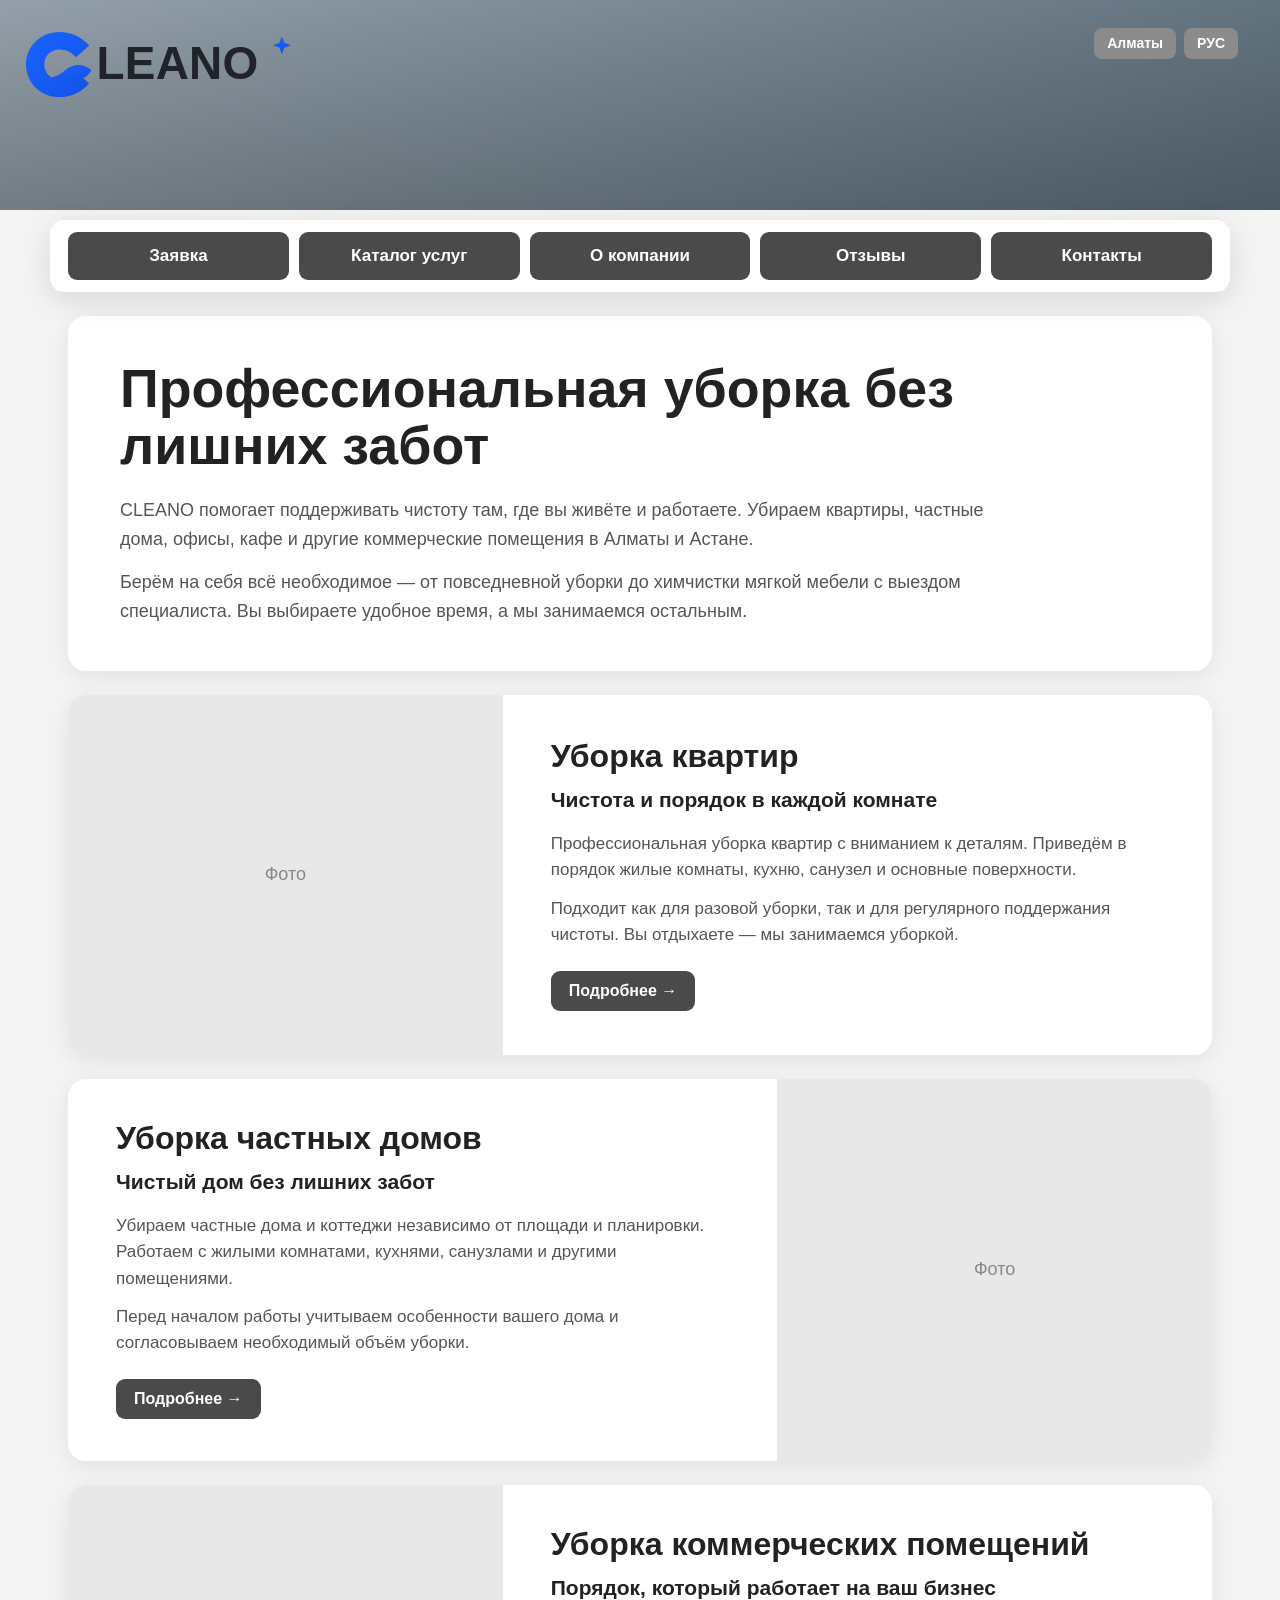
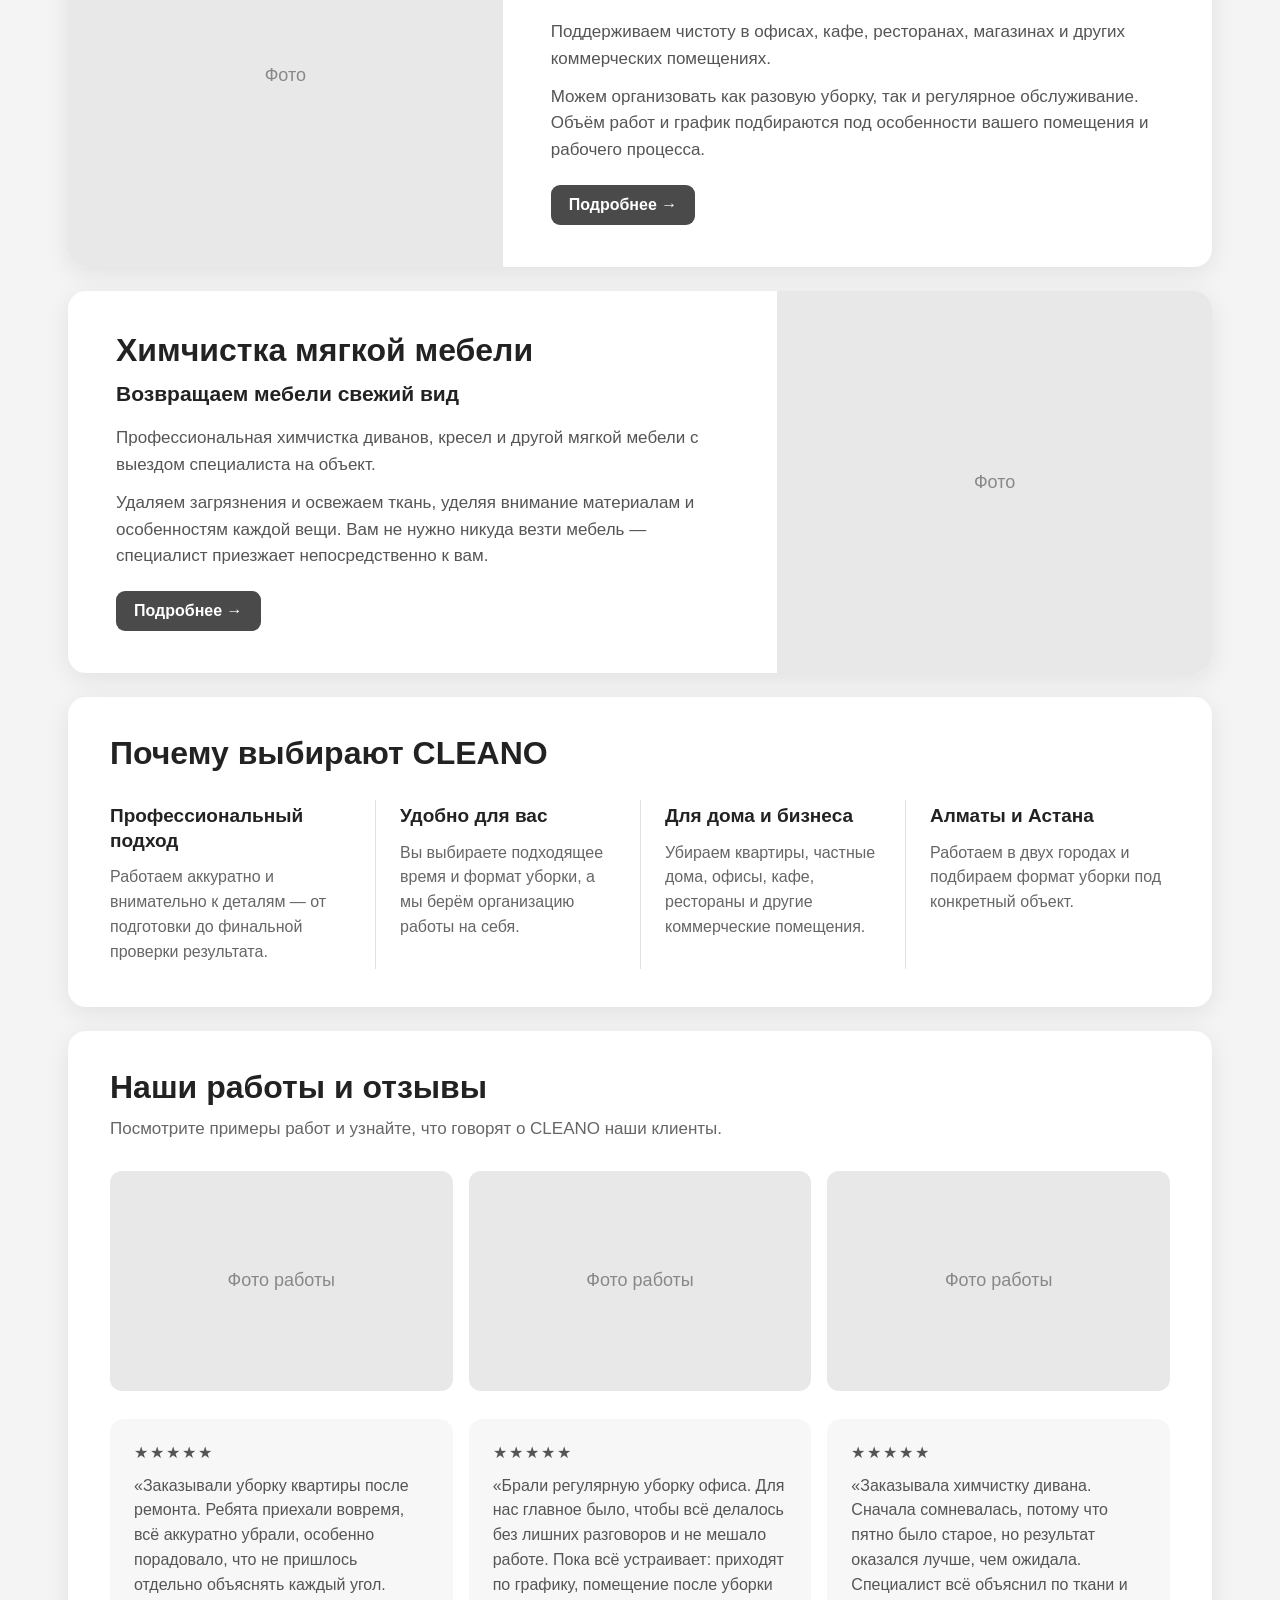
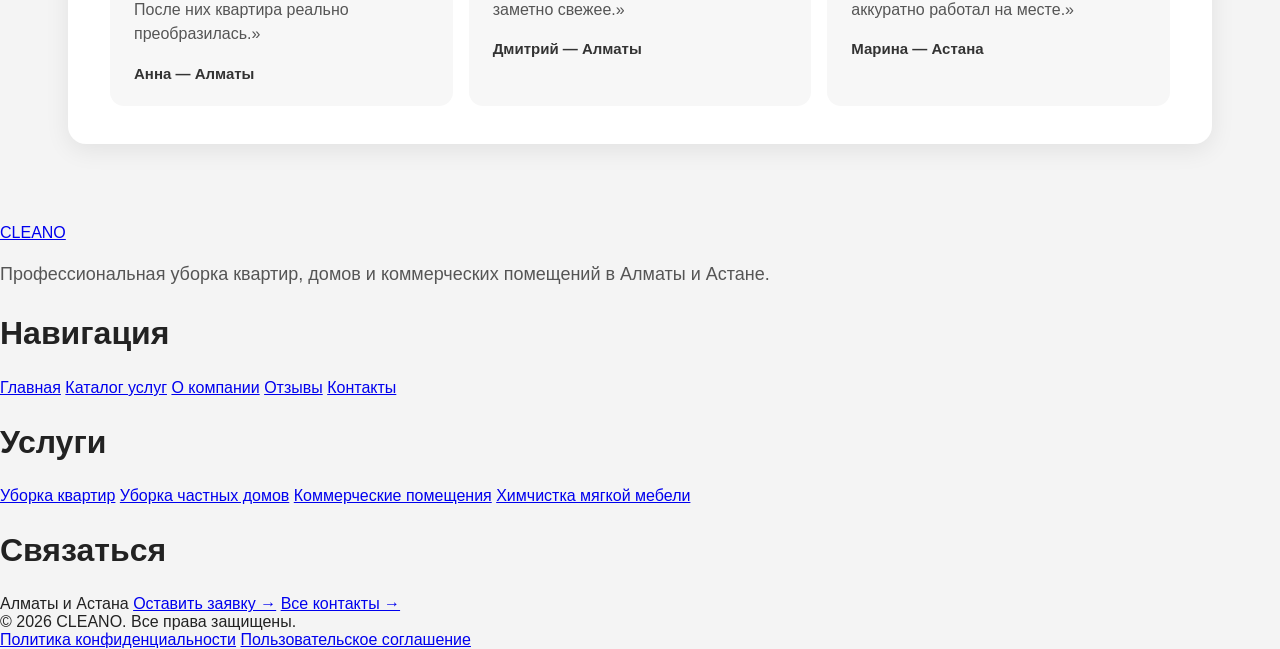
==== index.html @ fcc2ff08 "feat: add site footer" ====
<!doctype html>
<html lang="ru">
<head>
  <meta charset="UTF-8">
  <meta name="viewport" content="width=device-width, initial-scale=1.0">
  <title>CLEANO — профессиональная уборка</title>
  <meta name="description" content="Профессиональная уборка квартир, домов и коммерческих помещений в Алматы и Астане.">
  <link rel="icon" href="assets/cleano-favicon.svg" type="image/svg+xml" sizes="any">
  <link rel="stylesheet" href="css/style.css">
</head>
<body>
  <header class="site-header" data-city="almaty">
    <div class="header-overlay">
      <a class="logo" href="index.html" aria-label="CLEANO"><img src="assets/cleano-logo.svg?v=2" alt="CLEANO"></a>
      <div class="header-controls">
        <div class="city-picker">
          <button class="city-button" type="button" aria-expanded="false" aria-haspopup="listbox">Алматы</button>
          <div class="city-menu" role="listbox" aria-hidden="true">
            <button type="button" role="option" data-city="Алматы">Алматы</button>
            <button type="button" role="option" data-city="Астана">Астана</button>
          </div>
        </div>
        <div class="language-picker">
          <button class="language-button" type="button" aria-expanded="false" aria-haspopup="listbox">РУС</button>
          <div class="language-menu" role="listbox" aria-hidden="true">
            <button type="button" role="option" data-language="РУС">РУС</button>
            <button type="button" role="option" data-language="КАЗ">КАЗ</button>
            <button type="button" role="option" data-language="ENG">ENG</button>
          </div>
        </div>
      </div>
    </div>
  </header>

  <nav class="navigation" aria-label="Основная навигация">
    <a href="request.html">Заявка</a>
    <a href="services.html">Каталог услуг</a>
    <a href="about.html">О компании</a>
    <a href="reviews.html">Отзывы</a>
    <a href="contacts.html">Контакты</a>
  </nav>

  <main class="main-content">
    <section class="homepage-hero" aria-label="О компании CLEANO">
      <div class="homepage-hero-copy">
        <h1>Профессиональная уборка без лишних забот</h1>
        <p>CLEANO помогает поддерживать чистоту там, где вы живёте и работаете. Убираем квартиры, частные дома, офисы, кафе и другие коммерческие помещения в Алматы и Астане.</p>
        <p>Берём на себя всё необходимое — от повседневной уборки до химчистки мягкой мебели с выездом специалиста. Вы выбираете удобное время, а мы занимаемся остальным.</p>
      </div>
    </section>

    <section class="service-tiles" aria-label="Направления уборки">
      <article class="service-tile">
        <div class="service-photo placeholder">Фото</div>
        <div class="service-copy">
          <h2>Уборка квартир</h2>
          <h3>Чистота и порядок в каждой комнате</h3>
          <p>Профессиональная уборка квартир с вниманием к деталям. Приведём в порядок жилые комнаты, кухню, санузел и основные поверхности.</p>
          <p>Подходит как для разовой уборки, так и для регулярного поддержания чистоты. Вы отдыхаете — мы занимаемся уборкой.</p>
          <a class="service-button" href="services.html">Подробнее →</a>
        </div>
      </article>

      <article class="service-tile reverse">
        <div class="service-copy">
          <h2>Уборка частных домов</h2>
          <h3>Чистый дом без лишних забот</h3>
          <p>Убираем частные дома и коттеджи независимо от площади и планировки. Работаем с жилыми комнатами, кухнями, санузлами и другими помещениями.</p>
          <p>Перед началом работы учитываем особенности вашего дома и согласовываем необходимый объём уборки.</p>
          <a class="service-button" href="services.html">Подробнее →</a>
        </div>
        <div class="service-photo placeholder">Фото</div>
      </article>

      <article class="service-tile">
        <div class="service-photo placeholder">Фото</div>
        <div class="service-copy">
          <h2>Уборка коммерческих помещений</h2>
          <h3>Порядок, который работает на ваш бизнес</h3>
          <p>Поддерживаем чистоту в офисах, кафе, ресторанах, магазинах и других коммерческих помещениях.</p>
          <p>Можем организовать как разовую уборку, так и регулярное обслуживание. Объём работ и график подбираются под особенности вашего помещения и рабочего процесса.</p>
          <a class="service-button" href="services.html">Подробнее →</a>
        </div>
      </article>

      <article class="service-tile reverse">
        <div class="service-copy">
          <h2>Химчистка мягкой мебели</h2>
          <h3>Возвращаем мебели свежий вид</h3>
          <p>Профессиональная химчистка диванов, кресел и другой мягкой мебели с выездом специалиста на объект.</p>
          <p>Удаляем загрязнения и освежаем ткань, уделяя внимание материалам и особенностям каждой вещи. Вам не нужно никуда везти мебель — специалист приезжает непосредственно к вам.</p>
          <a class="service-button" href="services.html">Подробнее →</a>
        </div>
        <div class="service-photo placeholder">Фото</div>
      </article>
    </section>

    <section class="advantages-section" aria-labelledby="advantages-title">
      <div class="advantages-card">
        <div class="advantages-heading">
          <h2 id="advantages-title">Почему выбирают CLEANO</h2>
        </div>
        <div class="advantages-grid">
          <article class="advantage-item">
            <h3>Профессиональный подход</h3>
            <p>Работаем аккуратно и внимательно к деталям — от подготовки до финальной проверки результата.</p>
          </article>
          <article class="advantage-item">
            <h3>Удобно для вас</h3>
            <p>Вы выбираете подходящее время и формат уборки, а мы берём организацию работы на себя.</p>
          </article>
          <article class="advantage-item">
            <h3>Для дома и бизнеса</h3>
            <p>Убираем квартиры, частные дома, офисы, кафе, рестораны и другие коммерческие помещения.</p>
          </article>
          <article class="advantage-item">
            <h3>Алматы и Астана</h3>
            <p>Работаем в двух городах и подбираем формат уборки под конкретный объект.</p>
          </article>
        </div>
      </div>
    </section>

    <section class="works-reviews-section" aria-labelledby="works-reviews-title">
      <div class="works-reviews-card">
        <div class="works-reviews-heading">
          <h2 id="works-reviews-title">Наши работы и отзывы</h2>
          <p>Посмотрите примеры работ и узнайте, что говорят о CLEANO наши клиенты.</p>
        </div>

        <div class="work-gallery" aria-label="Примеры работ">
          <div class="work-photo placeholder">Фото работы</div>
          <div class="work-photo placeholder">Фото работы</div>
          <div class="work-photo placeholder">Фото работы</div>
        </div>

        <div class="reviews-grid">
          <article class="review-card">
            <div class="review-rating" aria-label="5 из 5">★★★★★</div>
            <p>«Заказывали уборку квартиры после ремонта. Ребята приехали вовремя, всё аккуратно убрали, особенно порадовало, что не пришлось отдельно объяснять каждый угол. После них квартира реально преобразилась.»</p>
            <div class="review-author">Анна — Алматы</div>
          </article>

          <article class="review-card">
            <div class="review-rating" aria-label="5 из 5">★★★★★</div>
            <p>«Брали регулярную уборку офиса. Для нас главное было, чтобы всё делалось без лишних разговоров и не мешало работе. Пока всё устраивает: приходят по графику, помещение после уборки заметно свежее.»</p>
            <div class="review-author">Дмитрий — Алматы</div>
          </article>

          <article class="review-card">
            <div class="review-rating" aria-label="5 из 5">★★★★★</div>
            <p>«Заказывала химчистку дивана. Сначала сомневалась, потому что пятно было старое, но результат оказался лучше, чем ожидала. Специалист всё объяснил по ткани и аккуратно работал на месте.»</p>
            <div class="review-author">Марина — Астана</div>
          </article>
        </div>
      </div>
    </section>
  </main>
  <footer class="site-footer">
    <div class="footer-inner">
      <div class="footer-main">
        <div class="footer-brand">
          <a class="footer-logo" href="index.html" aria-label="CLEANO">CLEANO</a>
          <p>Профессиональная уборка квартир, домов и коммерческих помещений в Алматы и Астане.</p>
        </div>

        <div class="footer-column">
          <h2>Навигация</h2>
          <a href="index.html">Главная</a>
          <a href="services.html">Каталог услуг</a>
          <a href="about.html">О компании</a>
          <a href="reviews.html">Отзывы</a>
          <a href="contacts.html">Контакты</a>
        </div>

        <div class="footer-column">
          <h2>Услуги</h2>
          <a href="services.html">Уборка квартир</a>
          <a href="services.html">Уборка частных домов</a>
          <a href="services.html">Коммерческие помещения</a>
          <a href="services.html">Химчистка мягкой мебели</a>
        </div>

        <div class="footer-column footer-contact">
          <h2>Связаться</h2>
          <span>Алматы и Астана</span>
          <a href="request.html">Оставить заявку →</a>
          <a href="contacts.html">Все контакты →</a>
        </div>
      </div>

      <div class="footer-bottom">
        <span>© 2026 CLEANO. Все права защищены.</span>
        <div class="footer-legal">
          <a href="#">Политика конфиденциальности</a>
          <a href="#">Пользовательское соглашение</a>
        </div>
      </div>
    </div>
  </footer>
  <script src="js/script.js?v=2"></script>
</body>
</html>
---- css/style.css ----
*{box-sizing:border-box}
html{scroll-behavior:smooth}
body{margin:0;font-family:Arial,Helvetica,sans-serif;color:#222;background:#f4f4f4}

.site-header{position:absolute;inset:0 0 auto 0;height:210px;z-index:0;background:linear-gradient(rgba(0,0,0,.2),rgba(0,0,0,.35)),linear-gradient(135deg,#b9c8d4,#718797)}
.header-overlay{height:100%;display:flex;align-items:flex-start;justify-content:space-between;padding:28px 42px 28px 24px;color:#fff}
.header-controls{display:flex;align-items:flex-start;gap:8px;margin-left:auto}
.logo{display:flex;align-items:flex-start;width:290px;height:84px;text-decoration:none;flex:0 0 auto}
.logo img{display:block;width:100%;height:100%;object-fit:contain;object-position:left top}

.navigation{position:relative;z-index:3;max-width:1180px;margin:220px auto 0;padding:12px 18px;display:flex;gap:10px;background:#fff;border-radius:14px;box-shadow:0 8px 30px rgba(0,0,0,.12)}
.navigation a{flex:1;display:flex;align-items:center;justify-content:center;min-height:48px;padding:10px 16px;border-radius:9px;background:#4a4a4a;color:#fff;text-decoration:none;font-size:17px;font-weight:700;transition:background .2s ease,transform .2s ease,box-shadow .2s ease}
.navigation a:hover{background:#363636;transform:scale(1.035);box-shadow:0 6px 14px rgba(0,0,0,.16)}
.navigation a.active{background:#363636}

.main-content{position:relative;z-index:2;max-width:1180px;margin:24px auto 80px;padding:0 18px}
.homepage-hero{min-height:320px;margin-bottom:24px;padding:44px 52px;display:flex;align-items:center;background:#fff;border-radius:18px;box-shadow:0 6px 24px rgba(0,0,0,.08)}
.homepage-hero-copy{max-width:900px}
.homepage-hero h1{margin:0 0 22px;font-size:clamp(34px,4.2vw,54px);line-height:1.06;color:#222}
.homepage-hero p{margin:0 0 14px;font-size:18px;line-height:1.62;color:#555}
.homepage-hero p:last-child{margin-bottom:0}

.hero{min-height:360px;margin-bottom:24px;padding:32px;display:grid;grid-template-columns:1.2fr 1fr;gap:36px;align-items:center;background:#fff;border-radius:18px;box-shadow:0 6px 24px rgba(0,0,0,.08)}
.placeholder{min-height:260px;display:grid;place-items:center;border-radius:14px;background:#e8e8e8;color:#888;font-size:18px}
h1{margin-top:0;font-size:clamp(32px,4vw,54px);line-height:1.05}
h2{font-size:32px}
p{font-size:18px;line-height:1.6;color:#555}

.city-picker,.language-picker{position:relative;z-index:10}
.city-button,.language-button{border:0;border-radius:8px;background:#8b8b8b;color:#fff;padding:7px 13px;font-size:14px;font-weight:700;line-height:1.2;cursor:pointer}
.city-button:hover,.language-button:hover{background:#7d7d7d}
.city-menu,.language-menu{position:absolute;top:calc(100% + 8px);right:0;padding:6px;background:#fff;border-radius:9px;box-shadow:0 8px 24px rgba(0,0,0,.16);opacity:0;visibility:hidden;transform:translateY(-10px);pointer-events:none;transition:opacity .22s ease,transform .22s ease,visibility .22s ease}
.city-menu{min-width:130px}
.language-menu{min-width:100px}
.city-menu.is-open,.language-menu.is-open{opacity:1;visibility:visible;transform:translateY(0);pointer-events:auto}
.city-menu button,.language-menu button{display:block;width:100%;border:0;background:transparent;border-radius:6px;padding:9px 10px;text-align:left;font-size:14px;cursor:pointer}
.city-menu button:hover,.language-menu button:hover{background:#f0f0f0}

.service-tiles{display:flex;flex-direction:column;gap:24px}
.service-tile{min-height:360px;display:grid;grid-template-columns:38% 62%;align-items:stretch;background:#fff;border-radius:18px;overflow:hidden;box-shadow:0 6px 24px rgba(0,0,0,.08)}
.service-tile.reverse{grid-template-columns:62% 38%}
.service-photo{min-height:360px;background:#e8e8e8}
.service-photo.placeholder{min-height:360px;border-radius:0;display:grid;place-items:center}
.service-copy{display:flex;flex-direction:column;justify-content:center;padding:42px 48px}
.service-copy h2{margin:0 0 12px;font-size:32px;line-height:1.1;color:#222}
.service-copy h3{margin:0 0 18px;font-size:21px;line-height:1.3;color:#222}
.service-copy p{margin:0 0 12px;font-size:17px;line-height:1.55;color:#555}
.service-button{align-self:flex-start;margin-top:10px;padding:11px 18px;border-radius:9px;background:#4a4a4a;color:#fff;text-decoration:none;font-size:16px;font-weight:700;transition:background .2s ease,transform .2s ease,box-shadow .2s ease}
.service-button:hover{background:#363636;transform:translateY(-2px);box-shadow:0 5px 12px rgba(0,0,0,.14)}

.advantages-section{margin-top:24px}
.advantages-card{padding:38px 42px;background:#fff;border-radius:18px;box-shadow:0 6px 24px rgba(0,0,0,.08)}
.advantages-heading h2{margin:0 0 28px;font-size:32px;line-height:1.15;color:#222}
.advantages-grid{display:grid;grid-template-columns:repeat(4,1fr);gap:0}
.advantage-item{padding:4px 24px}
.advantage-item:first-child{padding-left:0}
.advantage-item:last-child{padding-right:0}
.advantage-item+ .advantage-item{border-left:1px solid #e2e2e2}
.advantage-item h3{margin:0 0 12px;font-size:19px;line-height:1.3;color:#222}
.advantage-item p{margin:0;font-size:16px;line-height:1.55;color:#666}

.works-reviews-section{margin-top:24px}
.works-reviews-card{padding:38px 42px;background:#fff;border-radius:18px;box-shadow:0 6px 24px rgba(0,0,0,.08)}
.works-reviews-heading h2{margin:0 0 10px;font-size:32px;line-height:1.15;color:#222}
.works-reviews-heading p{margin:0 0 28px;font-size:17px;color:#666}
.work-gallery{display:grid;grid-template-columns:repeat(3,1fr);gap:16px}
.work-photo{min-height:220px;border-radius:12px}
.work-photo.placeholder{min-height:220px;border-radius:12px}
.reviews-grid{display:grid;grid-template-columns:repeat(3,1fr);gap:16px;margin-top:28px}
.review-card{padding:24px;background:#f7f7f7;border-radius:14px}
.review-rating{margin-bottom:12px;font-size:16px;letter-spacing:2px;color:#555}
.review-card p{margin:0 0 18px;font-size:16px;line-height:1.55;color:#555}
.review-author{font-size:15px;font-weight:700;color:#333}

@media(max-width:900px){
  .advantages-grid{grid-template-columns:repeat(2,1fr);gap:24px 0}
  .advantage-item{padding:0 22px}
  .advantage-item:nth-child(odd){padding-left:0}
  .advantage-item:nth-child(even){padding-right:0}
  .advantage-item:nth-child(3),.advantage-item:nth-child(4){border-top:1px solid #e2e2e2;padding-top:24px}
  .advantage-item:nth-child(3){border-left:0}
  .work-gallery,.reviews-grid{grid-template-columns:repeat(2,1fr)}
  .work-photo,.work-photo.placeholder{min-height:200px}
  .reviews-grid .review-card:last-child{grid-column:1/-1}
}

@media(max-width:760px){
  .site-header{height:180px}
  .header-overlay{padding:22px}
  .header-controls{gap:6px}
  .logo{width:220px;height:64px}
  .city-button,.language-button{padding:7px 10px}
  .navigation{margin-top:190px;overflow-x:auto}
  .homepage-hero{min-height:280px;padding:30px 24px}
  .homepage-hero h1{font-size:34px;margin-bottom:18px}
  .homepage-hero p{font-size:17px}
  .hero{grid-template-columns:1fr;padding:22px}
  .service-tile,.service-tile.reverse{grid-template-columns:1fr}
  .service-photo,.service-photo.placeholder{min-height:240px}
  .service-copy{padding:28px 22px}
  .service-copy h2{font-size:28px}
  .service-copy h3{font-size:19px}
  .advantages-card{padding:28px 22px}
  .advantages-heading h2{font-size:28px;margin-bottom:22px}
  .advantages-grid{grid-template-columns:1fr;gap:0}
  .advantage-item,.advantage-item:nth-child(odd),.advantage-item:nth-child(even){padding:20px 0;border-left:0}
  .advantage-item:first-child{padding-top:0}
  .advantage-item+ .advantage-item{border-top:1px solid #e2e2e2}
  .works-reviews-card{padding:28px 22px}
  .works-reviews-heading h2{font-size:28px}
  .work-gallery,.reviews-grid{grid-template-columns:1fr}
  .work-photo,.work-photo.placeholder{min-height:220px}
  .reviews-grid .review-card:last-child{grid-column:auto}
}
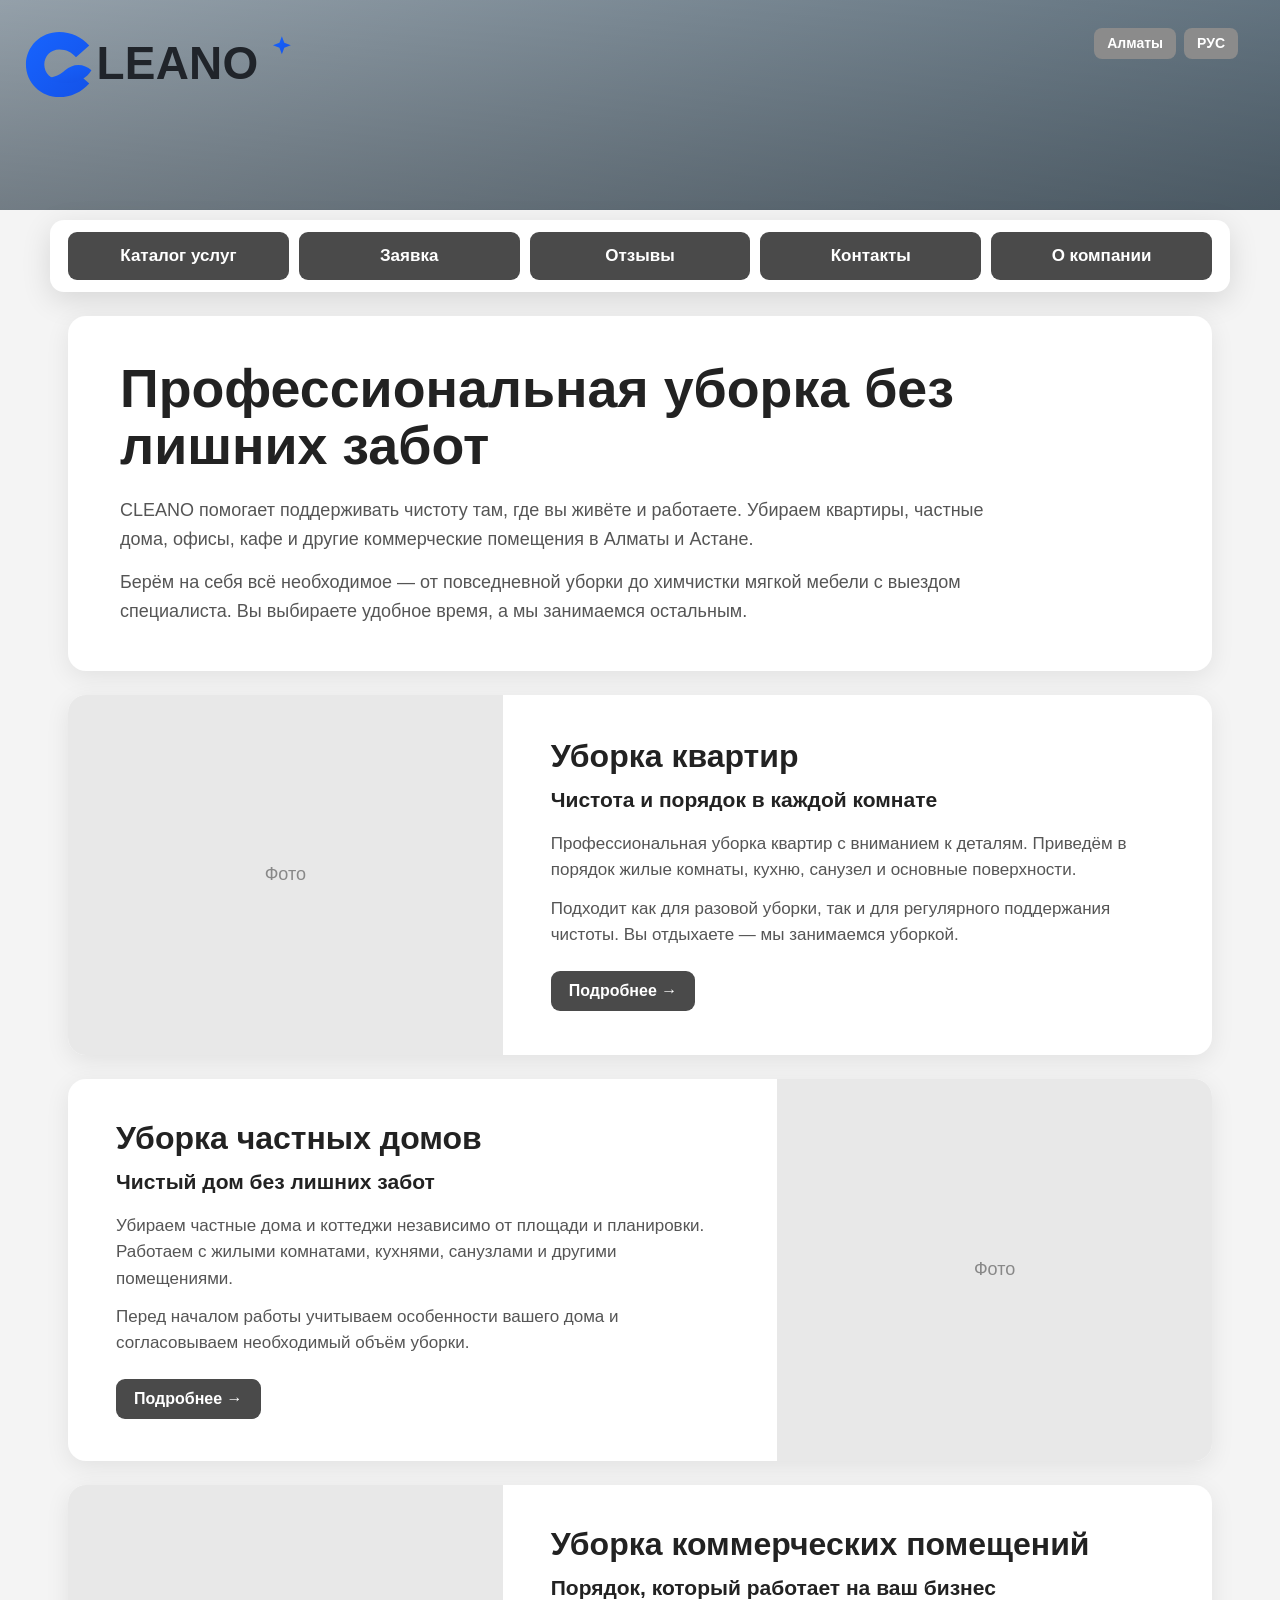
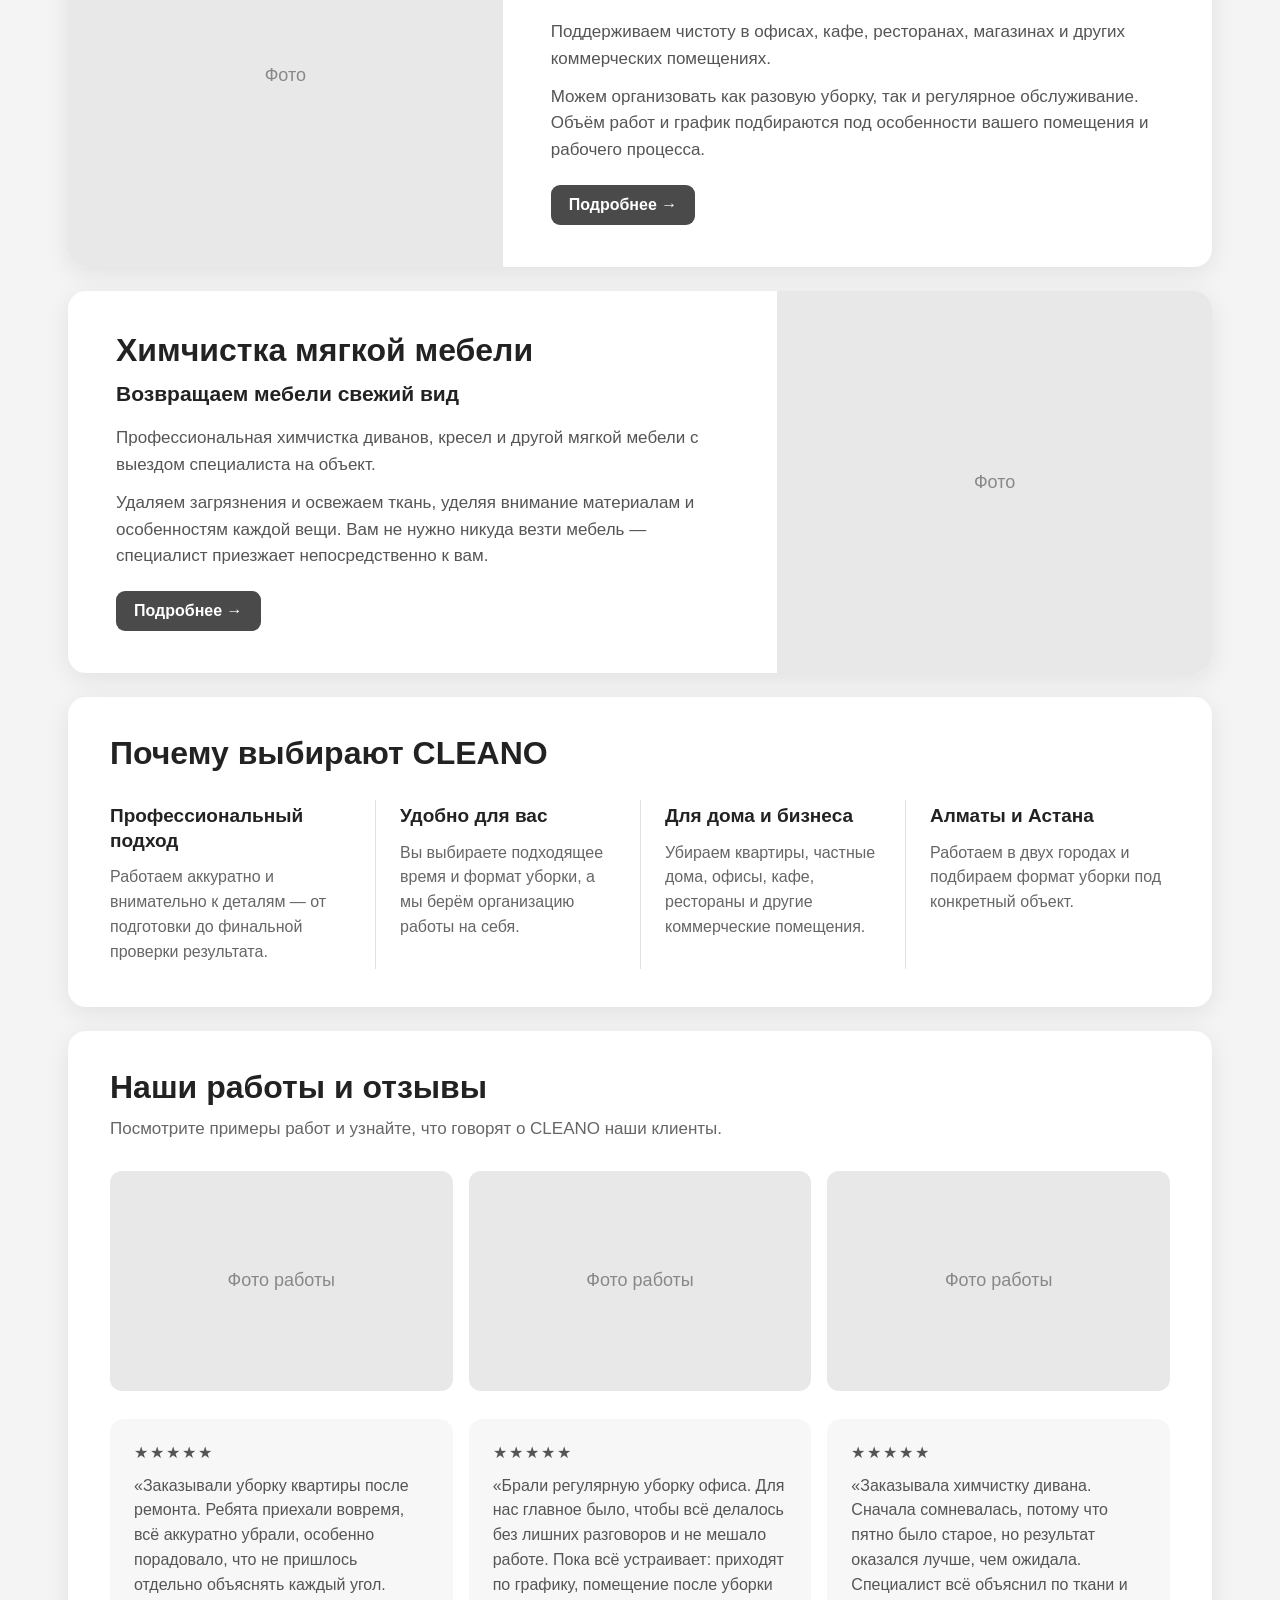
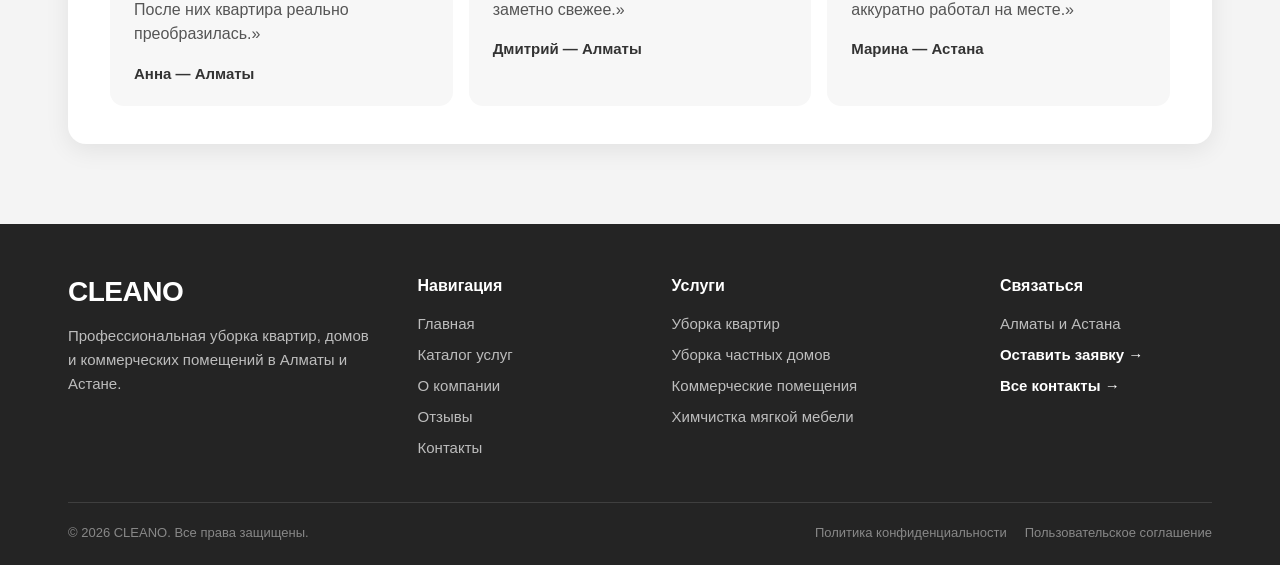
==== commit d1330836: "nav: reorder main navigation" ====
--- a/index.html
+++ b/index.html
@@ -33,11 +33,11 @@
   </header>
 
   <nav class="navigation" aria-label="Основная навигация">
+    <a href="services.html">Каталог услуг</a>
     <a href="request.html">Заявка</a>
-    <a href="services.html">Каталог услуг</a>
-    <a href="about.html">О компании</a>
     <a href="reviews.html">Отзывы</a>
     <a href="contacts.html">Контакты</a>
+    <a href="about.html">О компании</a>
   </nav>
 
   <main class="main-content">
--- a/css/style.css
+++ b/css/style.css
@@ -13,7 +13,7 @@
 .navigation a:hover{background:#363636;transform:scale(1.035);box-shadow:0 6px 14px rgba(0,0,0,.16)}
 .navigation a.active{background:#363636}
 
-.main-content{position:relative;z-index:2;max-width:1180px;margin:24px auto 80px;padding:0 18px}
+.main-content{position:relative;z-index:4;max-width:1180px;margin:24px auto 80px;padding:0 18px}
 .homepage-hero{min-height:320px;margin-bottom:24px;padding:44px 52px;display:flex;align-items:center;background:#fff;border-radius:18px;box-shadow:0 6px 24px rgba(0,0,0,.08)}
 .homepage-hero-copy{max-width:900px}
 .homepage-hero h1{margin:0 0 22px;font-size:clamp(34px,4.2vw,54px);line-height:1.06;color:#222}
@@ -111,4 +111,669 @@
   .work-gallery,.reviews-grid{grid-template-columns:1fr}
   .work-photo,.work-photo.placeholder{min-height:220px}
   .reviews-grid .review-card:last-child{grid-column:auto}
-}+}
+
+.site-footer{
+  margin-top:80px;
+  background:#242424;
+  color:#fff;
+}
+.footer-inner{
+  max-width:1180px;
+  margin:0 auto;
+  padding:52px 18px 22px;
+}
+.footer-main{
+  display:grid;
+  grid-template-columns:1.45fr 1fr 1.35fr 1fr;
+  gap:42px;
+}
+.footer-brand{
+  max-width:330px;
+}
+.footer-logo{
+  display:inline-block;
+  margin-bottom:16px;
+  color:#fff;
+  text-decoration:none;
+  font-size:28px;
+  font-weight:800;
+  letter-spacing:-.5px;
+}
+.footer-brand p{
+  margin:0;
+  font-size:15px;
+  line-height:1.6;
+  color:#bdbdbd;
+}
+.footer-column{
+  display:flex;
+  flex-direction:column;
+  align-items:flex-start;
+  gap:10px;
+}
+.footer-column h2{
+  margin:0 0 8px;
+  font-size:16px;
+  line-height:1.2;
+  color:#fff;
+}
+.footer-column a,
+.footer-column span{
+  color:#bdbdbd;
+  text-decoration:none;
+  font-size:15px;
+  line-height:1.4;
+  transition:color .2s ease,transform .2s ease;
+}
+.footer-column a:hover{
+  color:#fff;
+  transform:translateX(2px);
+}
+.footer-contact a{
+  color:#fff;
+  font-weight:700;
+}
+.footer-bottom{
+  display:flex;
+  align-items:center;
+  justify-content:space-between;
+  gap:24px;
+  margin-top:44px;
+  padding-top:20px;
+  border-top:1px solid rgba(255,255,255,.12);
+  color:#888;
+  font-size:13px;
+  line-height:1.5;
+}
+.footer-legal{
+  display:flex;
+  flex-wrap:wrap;
+  justify-content:flex-end;
+  gap:18px;
+}
+.footer-legal a{
+  color:#888;
+  text-decoration:none;
+  transition:color .2s ease;
+}
+.footer-legal a:hover{
+  color:#fff;
+}
+
+@media(max-width:900px){
+  .footer-main{
+    grid-template-columns:repeat(2,1fr);
+    gap:36px 28px;
+  }
+  .footer-brand{
+    max-width:none;
+  }
+  .footer-bottom{
+    align-items:flex-start;
+    flex-direction:column;
+    gap:12px;
+  }
+  .footer-legal{
+    justify-content:flex-start;
+  }
+}
+
+@media(max-width:760px){
+  .site-footer{
+    margin-top:56px;
+  }
+  .footer-inner{
+    padding:38px 22px 20px;
+  }
+  .footer-main{
+    grid-template-columns:1fr;
+    gap:30px;
+  }
+  .footer-brand{
+    max-width:420px;
+  }
+  .footer-bottom{
+    margin-top:34px;
+  }
+  .footer-legal{
+    flex-direction:column;
+    gap:7px;
+  }
+}
+
+
+.services-intro{
+  min-height:260px;
+  margin-bottom:24px;
+  padding:44px 52px;
+  display:flex;
+  align-items:center;
+  background:#fff;
+  border-radius:18px;
+  box-shadow:0 6px 24px rgba(0,0,0,.08);
+}
+.services-intro-copy{
+  max-width:850px;
+}
+.services-intro h1{
+  margin:0 0 18px;
+  font-size:clamp(34px,4.2vw,54px);
+  line-height:1.06;
+  color:#222;
+}
+.services-intro p{
+  margin:0;
+  font-size:18px;
+  line-height:1.62;
+  color:#555;
+}
+
+@media(max-width:760px){
+  .services-intro{
+    min-height:240px;
+    padding:30px 24px;
+  }
+  .services-intro h1{
+    font-size:34px;
+    margin-bottom:16px;
+  }
+  .services-intro p{
+    font-size:17px;
+  }
+}
+
+
+.catalog-services{
+  display:flex;
+  flex-direction:column;
+  gap:24px;
+}
+.catalog-service-card{
+  min-height:360px;
+  display:grid;
+  grid-template-columns:38% 62%;
+  align-items:stretch;
+  background:#fff;
+  border-radius:18px;
+  overflow:hidden;
+  box-shadow:0 6px 24px rgba(0,0,0,.08);
+}
+.catalog-service-card.reverse{
+  grid-template-columns:62% 38%;
+}
+.catalog-service-photo{
+  min-height:360px;
+  background:#e8e8e8;
+}
+.catalog-service-photo.placeholder{
+  min-height:360px;
+  border-radius:0;
+  display:grid;
+  place-items:center;
+}
+.catalog-service-copy{
+  display:flex;
+  flex-direction:column;
+  justify-content:center;
+  padding:42px 48px;
+}
+.catalog-service-copy h2{
+  margin:0 0 12px;
+  font-size:32px;
+  line-height:1.1;
+  color:#222;
+}
+.catalog-service-copy h3{
+  margin:0 0 18px;
+  font-size:21px;
+  line-height:1.3;
+  color:#222;
+}
+.catalog-service-copy p{
+  margin:0 0 12px;
+  font-size:17px;
+  line-height:1.55;
+  color:#555;
+}
+.catalog-service-button{
+  align-self:flex-start;
+  margin-top:10px;
+  padding:11px 18px;
+  border:0;
+  border-radius:9px;
+  background:#4a4a4a;
+  color:#fff;
+  font-family:inherit;
+  font-size:16px;
+  font-weight:700;
+  cursor:pointer;
+  transition:background .2s ease,transform .2s ease,box-shadow .2s ease;
+}
+.catalog-service-button:hover{
+  background:#363636;
+  transform:translateY(-2px);
+  box-shadow:0 5px 12px rgba(0,0,0,.14);
+}
+
+body.modal-open{
+  overflow:hidden;
+}
+.service-modal{
+  position:fixed;
+  inset:0;
+  z-index:100;
+  display:flex;
+  align-items:center;
+  justify-content:center;
+  padding:24px;
+  opacity:0;
+  visibility:hidden;
+  pointer-events:none;
+  transition:opacity .22s ease,visibility .22s ease;
+}
+.service-modal.is-open{
+  opacity:1;
+  visibility:visible;
+  pointer-events:auto;
+}
+.service-modal-backdrop{
+  position:absolute;
+  inset:0;
+  background:rgba(0,0,0,.58);
+}
+.service-modal-window{
+  position:relative;
+  z-index:1;
+  width:min(860px,100%);
+  min-height:420px;
+  background:#fff;
+  border-radius:18px;
+  box-shadow:0 18px 60px rgba(0,0,0,.28);
+  transform:translateY(14px) scale(.98);
+  transition:transform .22s ease;
+}
+.service-modal.is-open .service-modal-window{
+  transform:translateY(0) scale(1);
+}
+.service-modal-close{
+  position:absolute;
+  top:14px;
+  right:16px;
+  z-index:2;
+  width:38px;
+  height:38px;
+  border:0;
+  border-radius:50%;
+  background:#f0f0f0;
+  color:#333;
+  font-size:28px;
+  line-height:1;
+  cursor:pointer;
+  transition:background .2s ease,transform .2s ease;
+}
+.service-modal-close:hover{
+  background:#e2e2e2;
+  transform:scale(1.04);
+}
+.service-modal-content{
+  min-height:420px;
+  padding:48px;
+  display:flex;
+  align-items:flex-start;
+  justify-content:center;
+}
+.service-modal-content h2{
+  margin:0;
+  font-size:30px;
+  color:#222;
+}
+
+@media(max-width:760px){
+  .catalog-service-card,
+  .catalog-service-card.reverse{
+    grid-template-columns:1fr;
+  }
+  .catalog-service-photo,
+  .catalog-service-photo.placeholder{
+    min-height:240px;
+  }
+  .catalog-service-copy{
+    padding:28px 22px;
+  }
+  .catalog-service-copy h2{
+    font-size:28px;
+  }
+  .catalog-service-copy h3{
+    font-size:19px;
+  }
+  .service-modal{
+    padding:14px;
+  }
+  .service-modal-window{
+    min-height:calc(100vh - 28px);
+    max-height:calc(100vh - 28px);
+    overflow:auto;
+    border-radius:16px;
+  }
+  .service-modal-content{
+    min-height:calc(100vh - 28px);
+    padding:48px 24px 30px;
+  }
+}
+
+
+/* Detailed service modal */
+.service-modal-window{
+  width:min(980px,100%);
+  max-height:calc(100vh - 48px);
+  overflow:auto;
+}
+.service-modal-content{
+  display:block;
+  min-height:0;
+  padding:46px 48px 40px;
+}
+.service-modal-header{
+  padding-right:48px;
+  margin-bottom:24px;
+}
+.service-modal-kicker{
+  display:block;
+  margin-bottom:8px;
+  font-size:14px;
+  font-weight:700;
+  text-transform:uppercase;
+  letter-spacing:.08em;
+  color:#777;
+}
+.service-modal-header h2{
+  margin:0 0 14px;
+  font-size:clamp(30px,4vw,42px);
+  line-height:1.08;
+  color:#222;
+}
+.service-modal-header p{
+  margin:0;
+  font-size:17px;
+  line-height:1.6;
+  color:#555;
+}
+.service-gallery{
+  position:relative;
+  min-height:300px;
+  margin-bottom:28px;
+  overflow:hidden;
+  border-radius:14px;
+  background:#e8e8e8;
+}
+.service-gallery-track{
+  position:relative;
+  min-height:300px;
+}
+.service-gallery-slide{
+  position:absolute;
+  inset:0;
+  display:flex;
+  flex-direction:column;
+  align-items:center;
+  justify-content:center;
+  gap:8px;
+  opacity:0;
+  visibility:hidden;
+  background:#e8e8e8;
+  transition:opacity .2s ease,visibility .2s ease;
+}
+.service-gallery-slide.is-active{
+  opacity:1;
+  visibility:visible;
+}
+.service-gallery-slide span{
+  font-size:22px;
+  color:#888;
+}
+.service-gallery-slide small{
+  font-size:14px;
+  color:#999;
+}
+.service-gallery-arrow{
+  position:absolute;
+  top:50%;
+  z-index:2;
+  width:42px;
+  height:42px;
+  border:0;
+  border-radius:50%;
+  background:rgba(255,255,255,.9);
+  color:#333;
+  font-size:30px;
+  line-height:1;
+  cursor:pointer;
+  transform:translateY(-50%);
+  box-shadow:0 4px 14px rgba(0,0,0,.14);
+  transition:background .2s ease,transform .2s ease;
+}
+.service-gallery-arrow:hover{
+  background:#fff;
+  transform:translateY(-50%) scale(1.04);
+}
+.service-gallery-prev{left:14px}
+.service-gallery-next{right:14px}
+.service-gallery-dots{
+  position:absolute;
+  z-index:2;
+  left:50%;
+  bottom:14px;
+  display:flex;
+  gap:7px;
+  transform:translateX(-50%);
+}
+.service-gallery-dots button{
+  width:8px;
+  height:8px;
+  padding:0;
+  border:0;
+  border-radius:50%;
+  background:#aaa;
+  cursor:pointer;
+}
+.service-gallery-dots button.is-active{
+  background:#444;
+  transform:scale(1.25);
+}
+.service-modal-grid{
+  display:grid;
+  grid-template-columns:1fr 1fr;
+  gap:20px;
+}
+.service-modal-section{
+  padding:24px;
+  border-radius:14px;
+  background:#f7f7f7;
+}
+.service-modal-section h3,
+.service-modal-note h3{
+  margin:0 0 16px;
+  font-size:20px;
+  line-height:1.2;
+  color:#222;
+}
+.service-modal-section ul{
+  margin:0;
+  padding:0;
+  list-style:none;
+}
+.service-modal-section li{
+  position:relative;
+  padding-left:22px;
+  margin:0 0 11px;
+  font-size:15px;
+  line-height:1.5;
+  color:#555;
+}
+.service-modal-section li:last-child{margin-bottom:0}
+.service-modal-section li::before{
+  content:'✓';
+  position:absolute;
+  left:0;
+  top:0;
+  color:#555;
+  font-weight:700;
+}
+.service-modal-info{
+  display:grid;
+  grid-template-columns:repeat(3,1fr);
+  gap:12px;
+  margin-top:20px;
+}
+.service-info-item{
+  min-height:132px;
+  padding:20px;
+  border:1px solid #e2e2e2;
+  border-radius:14px;
+}
+.service-info-item span{
+  display:block;
+  margin-bottom:9px;
+  font-size:13px;
+  font-weight:700;
+  text-transform:uppercase;
+  letter-spacing:.06em;
+  color:#888;
+}
+.service-info-item strong{
+  display:block;
+  margin-bottom:7px;
+  font-size:18px;
+  line-height:1.3;
+  color:#222;
+}
+.service-info-item small{
+  display:block;
+  font-size:13px;
+  line-height:1.45;
+  color:#777;
+}
+.service-modal-note{
+  margin-top:20px;
+  padding:22px 24px;
+  border-left:4px solid #555;
+  border-radius:0 12px 12px 0;
+  background:#f7f7f7;
+}
+.service-modal-note p{
+  margin:0;
+  font-size:15px;
+  line-height:1.6;
+  color:#555;
+}
+.service-modal-actions{
+  display:flex;
+  justify-content:flex-start;
+  margin-top:24px;
+}
+.service-modal-cta{
+  display:inline-flex;
+  align-items:center;
+  justify-content:center;
+  min-height:48px;
+  padding:12px 20px;
+  border-radius:9px;
+  background:#4a4a4a;
+  color:#fff;
+  text-decoration:none;
+  font-size:16px;
+  font-weight:700;
+  transition:background .2s ease,transform .2s ease,box-shadow .2s ease;
+}
+.service-modal-cta:hover{
+  background:#363636;
+  transform:translateY(-2px);
+  box-shadow:0 5px 12px rgba(0,0,0,.14);
+}
+@media(max-width:760px){
+  .service-modal-window{
+    max-height:calc(100vh - 28px);
+  }
+  .service-modal-content{
+    padding:40px 22px 28px;
+  }
+  .service-modal-header{
+    padding-right:38px;
+  }
+  .service-modal-header h2{
+    font-size:30px;
+  }
+  .service-modal-header p{
+    font-size:16px;
+  }
+  .service-gallery,.service-gallery-track{
+    min-height:220px;
+  }
+  .service-modal-grid{
+    grid-template-columns:1fr;
+  }
+  .service-modal-info{
+    grid-template-columns:1fr;
+  }
+  .service-info-item{
+    min-height:0;
+  }
+}
+
+
+/* Modal scrolling and rounded interface */
+.service-modal-window{
+  overflow-y:auto;
+  overflow-x:hidden;
+  scrollbar-width:thin;
+  scrollbar-color:#9a9a9a transparent;
+}
+.service-modal-content{
+  max-height:calc(100vh - 48px);
+  overflow-y:auto;
+  overflow-x:hidden;
+  scrollbar-width:thin;
+  scrollbar-color:#9a9a9a transparent;
+}
+.service-modal-content::-webkit-scrollbar{
+  width:10px;
+}
+.service-modal-content::-webkit-scrollbar-track{
+  background:transparent;
+  margin:18px 0;
+}
+.service-modal-content::-webkit-scrollbar-thumb{
+  background:#9a9a9a;
+  border:3px solid transparent;
+  background-clip:padding-box;
+  border-radius:999px;
+}
+.service-modal-content::-webkit-scrollbar-thumb:hover{
+  background:#777;
+  border:3px solid transparent;
+  background-clip:padding-box;
+}
+
+.service-modal-grid{
+  align-items:stretch;
+}
+.service-modal-section{
+  border-radius:16px;
+  overflow:hidden;
+}
+.service-modal-info{
+  align-items:stretch;
+}
+.service-info-item{
+  border-radius:16px;
+  overflow:hidden;
+}
+.service-modal-note{
+  border-radius:0 16px 16px 0;
+  overflow:hidden;
+}
+.service-gallery{
+  border-radius:16px;
+  overflow:hidden;
+}
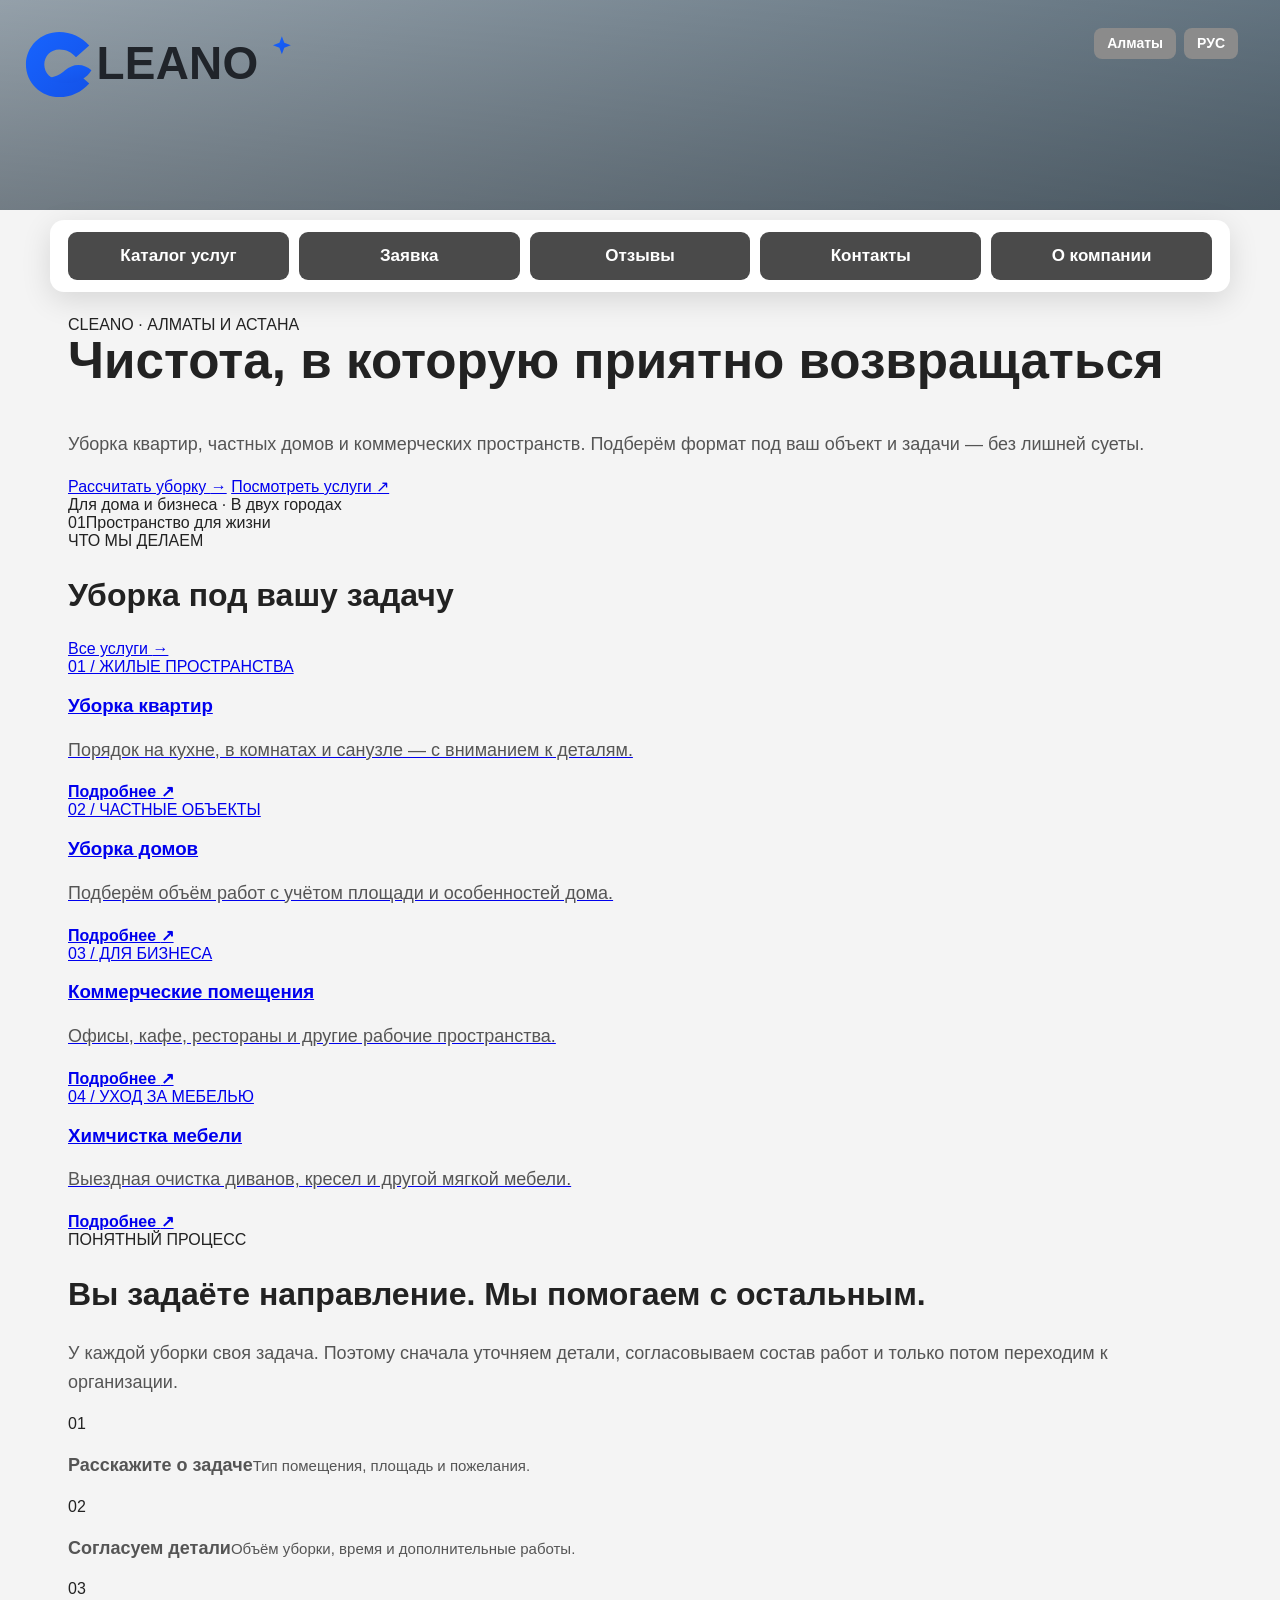
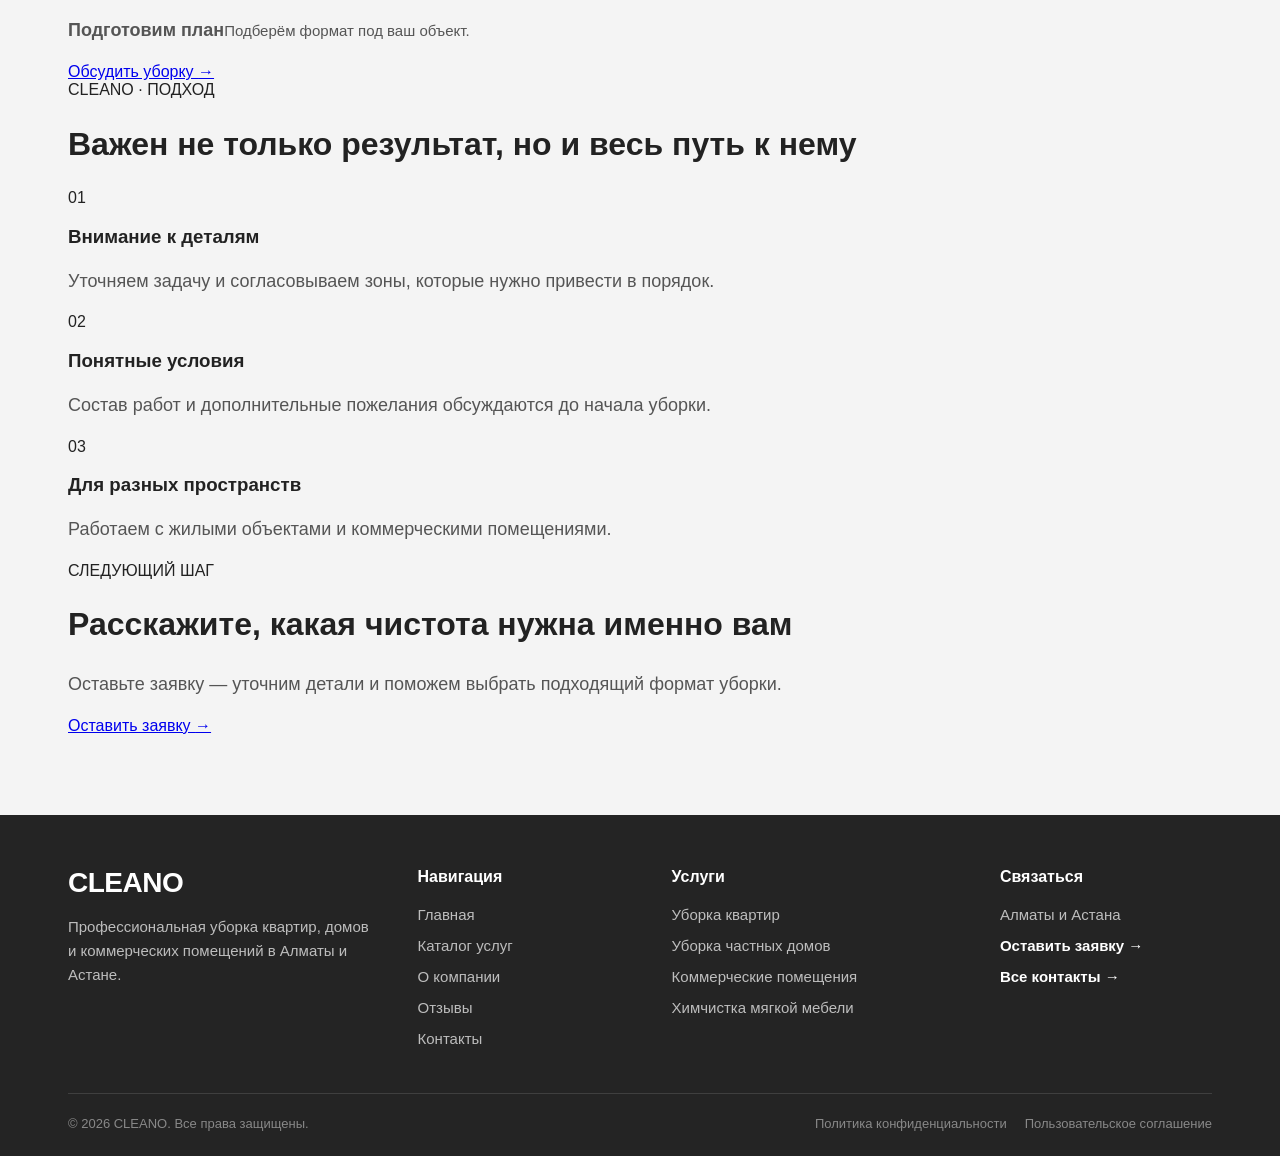
==== commit a6135945: "Redesign CLEANO homepage" ====
--- a/index.html
+++ b/index.html
@@ -3,10 +3,11 @@
 <head>
   <meta charset="UTF-8">
   <meta name="viewport" content="width=device-width, initial-scale=1.0">
-  <title>CLEANO — профессиональная уборка</title>
-  <meta name="description" content="Профессиональная уборка квартир, домов и коммерческих помещений в Алматы и Астане.">
+  <title>CLEANO — уборка квартир, домов и коммерческих помещений</title>
+  <meta name="description" content="Уборка квартир, частных домов и коммерческих помещений в Алматы и Астане. Подберите формат уборки и оставьте заявку в CLEANO.">
   <link rel="icon" href="assets/cleano-favicon.svg" type="image/svg+xml" sizes="any">
   <link rel="stylesheet" href="css/style.css">
+  <link rel="stylesheet" href="css/home.css">
 </head>
 <body>
   <header class="site-header" data-city="almaty">
@@ -31,7 +32,6 @@
       </div>
     </div>
   </header>
-
   <nav class="navigation" aria-label="Основная навигация">
     <a href="services.html">Каталог услуг</a>
     <a href="request.html">Заявка</a>
@@ -39,121 +39,77 @@
     <a href="contacts.html">Контакты</a>
     <a href="about.html">О компании</a>
   </nav>
-
-  <main class="main-content">
-    <section class="homepage-hero" aria-label="О компании CLEANO">
-      <div class="homepage-hero-copy">
-        <h1>Профессиональная уборка без лишних забот</h1>
-        <p>CLEANO помогает поддерживать чистоту там, где вы живёте и работаете. Убираем квартиры, частные дома, офисы, кафе и другие коммерческие помещения в Алматы и Астане.</p>
-        <p>Берём на себя всё необходимое — от повседневной уборки до химчистки мягкой мебели с выездом специалиста. Вы выбираете удобное время, а мы занимаемся остальным.</p>
+  <main class="main-content home-page">
+    <section class="home-hero">
+      <div class="home-hero-copy">
+        <span class="home-eyebrow">CLEANO · АЛМАТЫ И АСТАНА</span>
+        <h1>Чистота, в которую приятно возвращаться</h1>
+        <p>Уборка квартир, частных домов и коммерческих пространств. Подберём формат под ваш объект и задачи — без лишней суеты.</p>
+        <div class="home-hero-actions">
+          <a class="home-button" href="request.html">Рассчитать уборку <span aria-hidden="true">→</span></a>
+          <a class="home-text-link" href="services.html">Посмотреть услуги <span aria-hidden="true">↗</span></a>
+        </div>
+        <div class="home-hero-meta"><span class="home-meta-mark"></span> Для дома и бизнеса · В двух городах</div>
+      </div>
+      <div class="home-hero-image" role="img" aria-label="Светлая, аккуратная гостиная">
+        <div class="home-image-caption"><span>01</span><span>Пространство для жизни</span></div>
       </div>
     </section>
 
-    <section class="service-tiles" aria-label="Направления уборки">
-      <article class="service-tile">
-        <div class="service-photo placeholder">Фото</div>
-        <div class="service-copy">
-          <h2>Уборка квартир</h2>
-          <h3>Чистота и порядок в каждой комнате</h3>
-          <p>Профессиональная уборка квартир с вниманием к деталям. Приведём в порядок жилые комнаты, кухню, санузел и основные поверхности.</p>
-          <p>Подходит как для разовой уборки, так и для регулярного поддержания чистоты. Вы отдыхаете — мы занимаемся уборкой.</p>
-          <a class="service-button" href="services.html">Подробнее →</a>
-        </div>
-      </article>
-
-      <article class="service-tile reverse">
-        <div class="service-copy">
-          <h2>Уборка частных домов</h2>
-          <h3>Чистый дом без лишних забот</h3>
-          <p>Убираем частные дома и коттеджи независимо от площади и планировки. Работаем с жилыми комнатами, кухнями, санузлами и другими помещениями.</p>
-          <p>Перед началом работы учитываем особенности вашего дома и согласовываем необходимый объём уборки.</p>
-          <a class="service-button" href="services.html">Подробнее →</a>
-        </div>
-        <div class="service-photo placeholder">Фото</div>
-      </article>
-
-      <article class="service-tile">
-        <div class="service-photo placeholder">Фото</div>
-        <div class="service-copy">
-          <h2>Уборка коммерческих помещений</h2>
-          <h3>Порядок, который работает на ваш бизнес</h3>
-          <p>Поддерживаем чистоту в офисах, кафе, ресторанах, магазинах и других коммерческих помещениях.</p>
-          <p>Можем организовать как разовую уборку, так и регулярное обслуживание. Объём работ и график подбираются под особенности вашего помещения и рабочего процесса.</p>
-          <a class="service-button" href="services.html">Подробнее →</a>
-        </div>
-      </article>
-
-      <article class="service-tile reverse">
-        <div class="service-copy">
-          <h2>Химчистка мягкой мебели</h2>
-          <h3>Возвращаем мебели свежий вид</h3>
-          <p>Профессиональная химчистка диванов, кресел и другой мягкой мебели с выездом специалиста на объект.</p>
-          <p>Удаляем загрязнения и освежаем ткань, уделяя внимание материалам и особенностям каждой вещи. Вам не нужно никуда везти мебель — специалист приезжает непосредственно к вам.</p>
-          <a class="service-button" href="services.html">Подробнее →</a>
-        </div>
-        <div class="service-photo placeholder">Фото</div>
-      </article>
-    </section>
-
-    <section class="advantages-section" aria-labelledby="advantages-title">
-      <div class="advantages-card">
-        <div class="advantages-heading">
-          <h2 id="advantages-title">Почему выбирают CLEANO</h2>
-        </div>
-        <div class="advantages-grid">
-          <article class="advantage-item">
-            <h3>Профессиональный подход</h3>
-            <p>Работаем аккуратно и внимательно к деталям — от подготовки до финальной проверки результата.</p>
-          </article>
-          <article class="advantage-item">
-            <h3>Удобно для вас</h3>
-            <p>Вы выбираете подходящее время и формат уборки, а мы берём организацию работы на себя.</p>
-          </article>
-          <article class="advantage-item">
-            <h3>Для дома и бизнеса</h3>
-            <p>Убираем квартиры, частные дома, офисы, кафе, рестораны и другие коммерческие помещения.</p>
-          </article>
-          <article class="advantage-item">
-            <h3>Алматы и Астана</h3>
-            <p>Работаем в двух городах и подбираем формат уборки под конкретный объект.</p>
-          </article>
-        </div>
+    <section class="home-services-section">
+      <div class="home-section-heading">
+        <div><span class="home-eyebrow">ЧТО МЫ ДЕЛАЕМ</span><h2>Уборка под вашу задачу</h2></div>
+        <a class="home-text-link" href="services.html">Все услуги <span aria-hidden="true">→</span></a>
+      </div>
+      <div class="home-service-grid">
+        <a class="home-service-card" href="services.html">
+          <div class="home-service-image home-service-apartment" role="img" aria-label="Светлая гостиная"></div>
+          <div class="home-service-card-copy"><span>01 / ЖИЛЫЕ ПРОСТРАНСТВА</span><h3>Уборка квартир</h3><p>Порядок на кухне, в комнатах и санузле — с вниманием к деталям.</p><b>Подробнее <span aria-hidden="true">↗</span></b></div>
+        </a>
+        <a class="home-service-card" href="services.html">
+          <div class="home-service-image home-service-house" role="img" aria-label="Интерьер частного дома"></div>
+          <div class="home-service-card-copy"><span>02 / ЧАСТНЫЕ ОБЪЕКТЫ</span><h3>Уборка домов</h3><p>Подберём объём работ с учётом площади и особенностей дома.</p><b>Подробнее <span aria-hidden="true">↗</span></b></div>
+        </a>
+        <a class="home-service-card" href="services.html">
+          <div class="home-service-image home-service-commercial" role="img" aria-label="Современное офисное пространство"></div>
+          <div class="home-service-card-copy"><span>03 / ДЛЯ БИЗНЕСА</span><h3>Коммерческие помещения</h3><p>Офисы, кафе, рестораны и другие рабочие пространства.</p><b>Подробнее <span aria-hidden="true">↗</span></b></div>
+        </a>
+        <a class="home-service-card" href="services.html">
+          <div class="home-service-image home-service-furniture" role="img" aria-label="Мягкая мебель в гостиной"></div>
+          <div class="home-service-card-copy"><span>04 / УХОД ЗА МЕБЕЛЬЮ</span><h3>Химчистка мебели</h3><p>Выездная очистка диванов, кресел и другой мягкой мебели.</p><b>Подробнее <span aria-hidden="true">↗</span></b></div>
+        </a>
       </div>
     </section>
 
-    <section class="works-reviews-section" aria-labelledby="works-reviews-title">
-      <div class="works-reviews-card">
-        <div class="works-reviews-heading">
-          <h2 id="works-reviews-title">Наши работы и отзывы</h2>
-          <p>Посмотрите примеры работ и узнайте, что говорят о CLEANO наши клиенты.</p>
+    <section class="home-approach">
+      <div class="home-approach-image" role="img" aria-label="Детали аккуратного домашнего интерьера"></div>
+      <div class="home-approach-copy">
+        <span class="home-eyebrow">ПОНЯТНЫЙ ПРОЦЕСС</span>
+        <h2>Вы задаёте направление. Мы помогаем с остальным.</h2>
+        <p>У каждой уборки своя задача. Поэтому сначала уточняем детали, согласовываем состав работ и только потом переходим к организации.</p>
+        <div class="home-steps">
+          <div><span>01</span><p><strong>Расскажите о задаче</strong><small>Тип помещения, площадь и пожелания.</small></p></div>
+          <div><span>02</span><p><strong>Согласуем детали</strong><small>Объём уборки, время и дополнительные работы.</small></p></div>
+          <div><span>03</span><p><strong>Подготовим план</strong><small>Подберём формат под ваш объект.</small></p></div>
         </div>
+        <a class="home-button" href="request.html">Обсудить уборку <span aria-hidden="true">→</span></a>
+      </div>
+    </section>
 
-        <div class="work-gallery" aria-label="Примеры работ">
-          <div class="work-photo placeholder">Фото работы</div>
-          <div class="work-photo placeholder">Фото работы</div>
-          <div class="work-photo placeholder">Фото работы</div>
-        </div>
+    <section class="home-trust-section">
+      <div class="home-trust-heading"><span class="home-eyebrow">CLEANO · ПОДХОД</span><h2>Важен не только результат, но и весь путь к нему</h2></div>
+      <div class="home-trust-grid">
+        <article><span>01</span><h3>Внимание к деталям</h3><p>Уточняем задачу и согласовываем зоны, которые нужно привести в порядок.</p></article>
+        <article><span>02</span><h3>Понятные условия</h3><p>Состав работ и дополнительные пожелания обсуждаются до начала уборки.</p></article>
+        <article><span>03</span><h3>Для разных пространств</h3><p>Работаем с жилыми объектами и коммерческими помещениями.</p></article>
+      </div>
+    </section>
 
-        <div class="reviews-grid">
-          <article class="review-card">
-            <div class="review-rating" aria-label="5 из 5">★★★★★</div>
-            <p>«Заказывали уборку квартиры после ремонта. Ребята приехали вовремя, всё аккуратно убрали, особенно порадовало, что не пришлось отдельно объяснять каждый угол. После них квартира реально преобразилась.»</p>
-            <div class="review-author">Анна — Алматы</div>
-          </article>
-
-          <article class="review-card">
-            <div class="review-rating" aria-label="5 из 5">★★★★★</div>
-            <p>«Брали регулярную уборку офиса. Для нас главное было, чтобы всё делалось без лишних разговоров и не мешало работе. Пока всё устраивает: приходят по графику, помещение после уборки заметно свежее.»</p>
-            <div class="review-author">Дмитрий — Алматы</div>
-          </article>
-
-          <article class="review-card">
-            <div class="review-rating" aria-label="5 из 5">★★★★★</div>
-            <p>«Заказывала химчистку дивана. Сначала сомневалась, потому что пятно было старое, но результат оказался лучше, чем ожидала. Специалист всё объяснил по ткани и аккуратно работал на месте.»</p>
-            <div class="review-author">Марина — Астана</div>
-          </article>
-        </div>
-      </div>
+    <section class="home-final-cta">
+      <span class="home-eyebrow">СЛЕДУЮЩИЙ ШАГ</span>
+      <h2>Расскажите, какая чистота нужна именно вам</h2>
+      <p>Оставьте заявку — уточним детали и поможем выбрать подходящий формат уборки.</p>
+      <a class="home-button home-button-light" href="request.html">Оставить заявку <span aria-hidden="true">→</span></a>
     </section>
   </main>
   <footer class="site-footer">
@@ -163,7 +119,6 @@
           <a class="footer-logo" href="index.html" aria-label="CLEANO">CLEANO</a>
           <p>Профессиональная уборка квартир, домов и коммерческих помещений в Алматы и Астане.</p>
         </div>
-
         <div class="footer-column">
           <h2>Навигация</h2>
           <a href="index.html">Главная</a>
@@ -172,7 +127,6 @@
           <a href="reviews.html">Отзывы</a>
           <a href="contacts.html">Контакты</a>
         </div>
-
         <div class="footer-column">
           <h2>Услуги</h2>
           <a href="services.html">Уборка квартир</a>
@@ -180,7 +134,6 @@
           <a href="services.html">Коммерческие помещения</a>
           <a href="services.html">Химчистка мягкой мебели</a>
         </div>
-
         <div class="footer-column footer-contact">
           <h2>Связаться</h2>
           <span>Алматы и Астана</span>
@@ -188,7 +141,6 @@
           <a href="contacts.html">Все контакты →</a>
         </div>
       </div>
-
       <div class="footer-bottom">
         <span>© 2026 CLEANO. Все права защищены.</span>
         <div class="footer-legal">
--- a/css/style.css
+++ b/css/style.css
@@ -777,3 +777,993 @@
   border-radius:16px;
   overflow:hidden;
 }
+
+
+.catalog-cta{
+  margin-top:28px;
+  padding:52px 48px;
+  background:#2d2d2d;
+  border-radius:20px;
+  box-shadow:0 8px 30px rgba(0,0,0,.12);
+  overflow:hidden;
+}
+.catalog-cta-content{
+  max-width:760px;
+  margin:0 auto;
+  text-align:center;
+}
+.catalog-cta-kicker{
+  display:block;
+  margin-bottom:10px;
+  font-size:13px;
+  font-weight:700;
+  letter-spacing:.12em;
+  text-transform:uppercase;
+  color:#aaa;
+}
+.catalog-cta h2{
+  margin:0 0 14px;
+  font-size:clamp(30px,4vw,42px);
+  line-height:1.1;
+  color:#fff;
+}
+.catalog-cta p{
+  margin:0 auto 24px;
+  max-width:680px;
+  font-size:17px;
+  line-height:1.6;
+  color:#c9c9c9;
+}
+.catalog-cta-button{
+  display:inline-flex;
+  align-items:center;
+  justify-content:center;
+  min-height:48px;
+  padding:12px 22px;
+  border-radius:10px;
+  background:#fff;
+  color:#333;
+  text-decoration:none;
+  font-size:16px;
+  font-weight:700;
+  transition:transform .2s ease,box-shadow .2s ease,background .2s ease;
+}
+.catalog-cta-button:hover{
+  background:#f1f1f1;
+  transform:translateY(-2px);
+  box-shadow:0 7px 18px rgba(0,0,0,.18);
+}
+@media(max-width:760px){
+  .catalog-cta{
+    margin-top:24px;
+    padding:38px 22px;
+    border-radius:18px;
+  }
+  .catalog-cta h2{
+    font-size:30px;
+  }
+  .catalog-cta p{
+    font-size:16px;
+  }
+  .catalog-cta-button{
+    width:100%;
+  }
+}
+
+
+/* Refined catalog CTA */
+.main-content .catalog-cta{
+  margin:32px 0 0;
+  padding:56px 64px;
+  background:#292929;
+  border:1px solid #3b3b3b;
+  border-radius:22px;
+  box-shadow:0 10px 32px rgba(0,0,0,.14);
+}
+.main-content .catalog-cta-content{
+  max-width:760px;
+  margin:0 auto;
+  text-align:center;
+}
+.main-content .catalog-cta h2{
+  margin:0 0 14px;
+  font-size:clamp(30px,4vw,42px);
+  line-height:1.1;
+  color:#fff;
+}
+.main-content .catalog-cta p{
+  margin:0 auto 26px;
+  max-width:700px;
+  font-size:17px;
+  line-height:1.6;
+  color:#c7c7c7;
+}
+.main-content .catalog-cta-button{
+  display:inline-flex;
+  align-items:center;
+  justify-content:center;
+  min-height:50px;
+  padding:13px 24px;
+  border:1px solid #fff;
+  border-radius:10px;
+  background:#fff;
+  color:#292929;
+  text-decoration:none;
+  font-size:16px;
+  font-weight:700;
+  transition:transform .2s ease,background .2s ease,box-shadow .2s ease;
+}
+.main-content .catalog-cta-button:hover{
+  background:#f0f0f0;
+  transform:translateY(-2px);
+  box-shadow:0 8px 20px rgba(0,0,0,.2);
+}
+@media(max-width:760px){
+  .main-content .catalog-cta{
+    margin-top:24px;
+    padding:40px 22px;
+    border-radius:18px;
+  }
+  .main-content .catalog-cta h2{
+    font-size:30px;
+  }
+  .main-content .catalog-cta p{
+    font-size:16px;
+  }
+  .main-content .catalog-cta-button{
+    width:100%;
+  }
+}
+
+
+/* Request page */
+.request-intro{
+  min-height:260px;
+  margin-bottom:24px;
+  padding:44px 52px;
+  display:flex;
+  align-items:center;
+  background:#fff;
+  border-radius:18px;
+  box-shadow:0 6px 24px rgba(0,0,0,.08);
+}
+.request-intro-copy{
+  max-width:850px;
+}
+.request-intro h1{
+  margin:0 0 18px;
+  font-size:clamp(34px,4.2vw,54px);
+  line-height:1.06;
+  color:#222;
+}
+.request-intro p{
+  margin:0;
+  font-size:18px;
+  line-height:1.62;
+  color:#555;
+}
+.request-card{
+  padding:44px 48px;
+  background:#fff;
+  border-radius:20px;
+  box-shadow:0 6px 24px rgba(0,0,0,.08);
+}
+.request-form{
+  max-width:980px;
+  margin:0 auto;
+}
+.request-section-heading{
+  display:flex;
+  align-items:flex-start;
+  gap:18px;
+  margin-bottom:24px;
+}
+.request-section-heading>span{
+  display:flex;
+  align-items:center;
+  justify-content:center;
+  flex:0 0 42px;
+  width:42px;
+  height:42px;
+  border-radius:50%;
+  background:#2d2d2d;
+  color:#fff;
+  font-size:14px;
+  font-weight:700;
+}
+.request-section-heading h2{
+  margin:0 0 5px;
+  font-size:24px;
+  line-height:1.2;
+  color:#222;
+}
+.request-section-heading p{
+  margin:0;
+  font-size:15px;
+  line-height:1.4;
+  color:#777;
+}
+.request-fields{
+  display:grid;
+  gap:18px;
+}
+.request-fields-two{
+  grid-template-columns:1fr 1fr;
+}
+.request-fields-address{
+  grid-template-columns:1fr 220px;
+  margin-top:18px;
+}
+.request-field{
+  display:flex;
+  flex-direction:column;
+  gap:8px;
+}
+.request-field>span{
+  font-size:14px;
+  font-weight:700;
+  color:#444;
+}
+.request-field input,
+.request-field select,
+.request-field textarea{
+  width:100%;
+  border:1px solid #ddd;
+  border-radius:10px;
+  background:#fafafa;
+  color:#222;
+  font:inherit;
+  font-size:16px;
+  outline:none;
+  transition:border-color .2s ease,background .2s ease,box-shadow .2s ease;
+}
+.request-field input,
+.request-field select{
+  min-height:50px;
+  padding:12px 14px;
+}
+.request-field textarea{
+  min-height:130px;
+  padding:13px 14px;
+  resize:vertical;
+}
+.request-field input::placeholder,
+.request-field textarea::placeholder{
+  color:#aaa;
+}
+.request-field input:focus,
+.request-field select:focus,
+.request-field textarea:focus{
+  border-color:#777;
+  background:#fff;
+  box-shadow:0 0 0 3px rgba(0,0,0,.05);
+}
+.request-hint-box{
+  min-height:50px;
+  padding:12px 16px;
+  display:flex;
+  flex-direction:column;
+  justify-content:center;
+  border-radius:10px;
+  background:#f4f4f4;
+}
+.request-hint-box strong{
+  margin-bottom:3px;
+  font-size:14px;
+  color:#444;
+}
+.request-hint-box span{
+  font-size:13px;
+  line-height:1.4;
+  color:#777;
+}
+.request-divider{
+  height:1px;
+  margin:38px 0;
+  background:#e7e7e7;
+}
+.request-submit-row{
+  display:flex;
+  align-items:center;
+  justify-content:space-between;
+  gap:30px;
+  margin-top:40px;
+  padding:26px;
+  border-radius:16px;
+  background:#292929;
+}
+.request-submit-note{
+  max-width:610px;
+}
+.request-submit-note span{
+  display:block;
+  margin-bottom:7px;
+  font-size:13px;
+  font-weight:700;
+  letter-spacing:.06em;
+  text-transform:uppercase;
+  color:#aaa;
+}
+.request-submit-note p{
+  margin:0;
+  font-size:15px;
+  line-height:1.5;
+  color:#c8c8c8;
+}
+.request-submit{
+  flex:0 0 auto;
+  min-height:50px;
+  padding:13px 22px;
+  border:1px solid #fff;
+  border-radius:10px;
+  background:#fff;
+  color:#292929;
+  font:inherit;
+  font-size:16px;
+  font-weight:700;
+  cursor:pointer;
+  transition:transform .2s ease,background .2s ease,box-shadow .2s ease;
+}
+.request-submit:hover{
+  background:#f0f0f0;
+  transform:translateY(-2px);
+  box-shadow:0 8px 20px rgba(0,0,0,.2);
+}
+.request-privacy{
+  margin:14px 0 0;
+  text-align:right;
+  font-size:12px;
+  line-height:1.5;
+  color:#999;
+}
+@media(max-width:760px){
+  .request-intro{
+    min-height:240px;
+    padding:30px 24px;
+  }
+  .request-intro h1{
+    font-size:34px;
+    margin-bottom:16px;
+  }
+  .request-intro p{
+    font-size:17px;
+  }
+  .request-card{
+    padding:32px 22px;
+    border-radius:18px;
+  }
+  .request-fields-two,
+  .request-fields-address{
+    grid-template-columns:1fr;
+  }
+  .request-fields-address{
+    margin-top:18px;
+  }
+  .request-divider{
+    margin:30px 0;
+  }
+  .request-submit-row{
+    flex-direction:column;
+    align-items:stretch;
+    margin-top:32px;
+    padding:22px;
+  }
+  .request-submit{
+    width:100%;
+  }
+  .request-privacy{
+    text-align:left;
+  }
+}
+
+
+/* Modern request form */
+.request-card-modern{
+  padding:0;
+  overflow:hidden;
+}
+.request-form-modern{
+  max-width:none;
+}
+.request-progress{
+  display:flex;
+  align-items:center;
+  padding:24px 34px;
+  background:#f7f7f7;
+  border-bottom:1px solid #e5e5e5;
+}
+.request-progress-item{
+  display:flex;
+  align-items:center;
+  gap:9px;
+  white-space:nowrap;
+}
+.request-progress-item span{
+  display:grid;
+  place-items:center;
+  width:30px;
+  height:30px;
+  border-radius:50%;
+  background:#e2e2e2;
+  color:#777;
+  font-size:12px;
+  font-weight:700;
+}
+.request-progress-item strong{
+  font-size:13px;
+  color:#888;
+}
+.request-progress-item.is-active span{
+  background:#292929;
+  color:#fff;
+}
+.request-progress-item.is-active strong{
+  color:#292929;
+}
+.request-progress-line{
+  flex:1;
+  height:1px;
+  margin:0 14px;
+  background:#ddd;
+}
+.request-modern-section{
+  padding:38px 46px;
+  border-bottom:1px solid #e8e8e8;
+}
+.request-modern-heading{
+  display:flex;
+  align-items:flex-start;
+  gap:16px;
+  margin-bottom:24px;
+}
+.request-modern-number{
+  display:grid;
+  place-items:center;
+  flex:0 0 38px;
+  width:38px;
+  height:38px;
+  border:1px solid #d8d8d8;
+  border-radius:11px;
+  color:#555;
+  font-size:12px;
+  font-weight:700;
+}
+.request-modern-heading h2{
+  margin:0 0 5px;
+  font-size:23px;
+  line-height:1.2;
+  color:#222;
+}
+.request-modern-heading p{
+  margin:0;
+  font-size:14px;
+  line-height:1.45;
+  color:#888;
+}
+.request-modern-fields{
+  display:grid;
+  gap:16px;
+}
+.request-modern-fields.two{
+  grid-template-columns:1fr 1fr;
+}
+.request-modern-fields.address-row{
+  grid-template-columns:minmax(0,1fr) 230px;
+  margin-top:16px;
+}
+.request-modern-field{
+  display:flex;
+  flex-direction:column;
+  gap:7px;
+}
+.request-modern-field>span{
+  font-size:13px;
+  font-weight:700;
+  color:#555;
+}
+.request-modern-field input,
+.request-modern-field select,
+.request-modern-field textarea{
+  width:100%;
+  border:1px solid #dcdcdc;
+  border-radius:11px;
+  background:#fff;
+  color:#222;
+  font:inherit;
+  font-size:15px;
+  outline:none;
+  transition:border-color .18s ease,box-shadow .18s ease,background .18s ease;
+}
+.request-modern-field input,
+.request-modern-field select{
+  height:50px;
+  padding:0 14px;
+}
+.request-modern-field textarea{
+  min-height:128px;
+  padding:13px 14px;
+  resize:vertical;
+}
+.request-modern-field input::placeholder,
+.request-modern-field textarea::placeholder{
+  color:#aaa;
+}
+.request-modern-field input:hover,
+.request-modern-field select:hover,
+.request-modern-field textarea:hover{
+  border-color:#c5c5c5;
+}
+.request-modern-field input:focus,
+.request-modern-field select:focus,
+.request-modern-field textarea:focus{
+  border-color:#555;
+  box-shadow:0 0 0 3px rgba(0,0,0,.055);
+  background:#fff;
+}
+.request-modern-note{
+  display:flex;
+  align-items:center;
+  gap:13px;
+  margin-top:16px;
+  padding:14px 16px;
+  border-radius:11px;
+  background:#f7f7f7;
+}
+.request-modern-note span{
+  flex:0 0 auto;
+  padding:5px 8px;
+  border-radius:6px;
+  background:#e7e7e7;
+  color:#555;
+  font-size:11px;
+  font-weight:800;
+  letter-spacing:.06em;
+  text-transform:uppercase;
+}
+.request-modern-note p{
+  margin:0;
+  font-size:13px;
+  line-height:1.45;
+  color:#777;
+}
+.request-modern-submit{
+  display:flex;
+  align-items:center;
+  justify-content:space-between;
+  gap:28px;
+  margin:28px 46px 0;
+  padding:30px 32px;
+  border-radius:18px;
+  background:#292929;
+}
+.request-modern-submit h2{
+  margin:0 0 6px;
+  font-size:22px;
+  color:#fff;
+}
+.request-modern-submit p{
+  max-width:650px;
+  margin:0;
+  font-size:14px;
+  line-height:1.5;
+  color:#c4c4c4;
+}
+.request-modern-submit button{
+  flex:0 0 auto;
+  min-height:50px;
+  padding:12px 21px;
+  border:0;
+  border-radius:10px;
+  background:#fff;
+  color:#292929;
+  font:inherit;
+  font-size:15px;
+  font-weight:700;
+  cursor:pointer;
+  transition:transform .18s ease,background .18s ease,box-shadow .18s ease;
+}
+.request-modern-submit button:hover{
+  background:#f1f1f1;
+  transform:translateY(-2px);
+  box-shadow:0 7px 18px rgba(0,0,0,.2);
+}
+.request-modern-submit button span{
+  margin-left:7px;
+}
+.request-modern-privacy{
+  margin:12px 46px 28px;
+  text-align:right;
+  font-size:11px;
+  line-height:1.4;
+  color:#999;
+}
+@media(max-width:760px){
+  .request-progress{
+    padding:18px 20px;
+    overflow-x:auto;
+  }
+  .request-progress-item strong{
+    display:none;
+  }
+  .request-progress-line{
+    min-width:24px;
+    margin:0 9px;
+  }
+  .request-modern-section{
+    padding:30px 22px;
+  }
+  .request-modern-fields.two,
+  .request-modern-fields.address-row{
+    grid-template-columns:1fr;
+  }
+  .request-modern-fields.address-row{
+    margin-top:16px;
+  }
+  .request-modern-submit{
+    flex-direction:column;
+    align-items:stretch;
+    margin:24px 22px 0;
+    padding:24px;
+  }
+  .request-modern-submit button{
+    width:100%;
+  }
+  .request-modern-privacy{
+    margin:10px 22px 22px;
+    text-align:left;
+  }
+}
+
+
+/* Request form — refined cards and accent */
+.request-card-modern{
+  background:#f4f4f4;
+}
+.request-progress{
+  position:sticky;
+  top:12px;
+  z-index:20;
+  margin:0 0 16px;
+  border:1px solid #e1e5e7;
+  border-radius:16px;
+  background:rgba(255,255,255,.96);
+  box-shadow:0 8px 24px rgba(38,52,60,.08);
+  backdrop-filter:blur(8px);
+}
+.request-progress-item{
+  border:0;
+  background:transparent;
+  padding:0;
+  font:inherit;
+  cursor:pointer;
+  transition:transform .18s ease;
+}
+.request-progress-item:hover{
+  transform:translateY(-1px);
+}
+.request-progress-item span{
+  background:#e9edef;
+  color:#718797;
+  transition:background .2s ease,color .2s ease,box-shadow .2s ease;
+}
+.request-progress-item strong{
+  transition:color .2s ease;
+}
+.request-progress-item.is-active span{
+  background:#718797;
+  color:#fff;
+  box-shadow:0 4px 10px rgba(113,135,151,.22);
+}
+.request-progress-item.is-active strong{
+  color:#718797;
+}
+.request-progress-line{
+  background:#dce2e5;
+}
+
+.request-modern-section{
+  margin:16px 0;
+  padding:34px 38px;
+  border:1px solid #e1e5e7;
+  border-radius:18px;
+  background:#fff;
+  box-shadow:0 5px 20px rgba(38,52,60,.055);
+  scroll-margin-top:30px;
+}
+.request-modern-section:first-of-type{
+  margin-top:0;
+}
+.request-modern-number{
+  border-color:#d7e0e4;
+  background:#f2f5f6;
+  color:#718797;
+}
+.request-modern-heading h2{
+  color:#222;
+}
+.request-modern-field input,
+.request-modern-field select,
+.request-modern-field textarea{
+  border-color:#d9dfe2;
+  background:#fbfcfc;
+}
+.request-modern-field input:hover,
+.request-modern-field select:hover,
+.request-modern-field textarea:hover{
+  border-color:#b9c6cd;
+}
+.request-modern-field input:focus,
+.request-modern-field select:focus,
+.request-modern-field textarea:focus{
+  border-color:#718797;
+  box-shadow:0 0 0 3px rgba(113,135,151,.12);
+}
+.request-modern-note{
+  background:#f0f4f5;
+  border:1px solid #e1e8eb;
+}
+.request-modern-note span{
+  background:#dce5e9;
+  color:#607784;
+}
+.request-modern-submit{
+  margin-top:22px;
+  background:#292929;
+  border-radius:18px;
+}
+@media(max-width:760px){
+  .request-progress{
+    top:8px;
+    margin:0 0 12px;
+    border-radius:14px;
+  }
+  .request-modern-section{
+    margin:12px 0;
+    padding:28px 22px;
+    border-radius:16px;
+  }
+}
+
+
+/* Darker graphite accent for request form */
+.request-progress-item span{
+  background:#dedede;
+  color:#5b5b5b;
+}
+.request-progress-item.is-active span{
+  background:#5b5b5b;
+  color:#fff;
+  box-shadow:0 4px 10px rgba(45,45,45,.18);
+}
+.request-progress-item.is-active strong{
+  color:#4a4a4a;
+}
+.request-modern-number{
+  border-color:#d2d2d2;
+  background:#f1f1f1;
+  color:#5b5b5b;
+}
+.request-modern-field input:focus,
+.request-modern-field select:focus,
+.request-modern-field textarea:focus{
+  border-color:#666;
+  box-shadow:0 0 0 3px rgba(70,70,70,.10);
+}
+.request-modern-note{
+  background:#f0f0f0;
+  border-color:#dedede;
+}
+.request-modern-note span{
+  background:#dedede;
+  color:#555;
+}
+
+
+/* Request success state */
+.request-success{
+  display:none;
+  margin:16px 0 0;
+  padding:64px 48px 70px;
+  border:1px solid #dedede;
+  border-radius:20px;
+  background:#fff;
+  text-align:center;
+  box-shadow:0 8px 28px rgba(0,0,0,.07);
+}
+.request-success.is-visible{
+  display:block;
+  animation:requestSuccessIn .35s ease both;
+}
+.request-success-icon{
+  display:grid;
+  place-items:center;
+  width:64px;
+  height:64px;
+  margin:0 auto 24px;
+  border-radius:50%;
+  background:#555;
+  color:#fff;
+  font-size:28px;
+  font-weight:700;
+}
+.request-success h2{
+  margin:0 0 14px;
+  font-size:clamp(32px,4vw,44px);
+  line-height:1.1;
+  color:#222;
+}
+.request-success p{
+  max-width:650px;
+  margin:0 auto 18px;
+  font-size:17px;
+  line-height:1.65;
+  color:#666;
+}
+.request-success strong{
+  display:block;
+  margin-bottom:28px;
+  font-size:15px;
+  color:#444;
+}
+.request-success-button{
+  min-height:48px;
+  padding:12px 22px;
+  border:0;
+  border-radius:10px;
+  background:#292929;
+  color:#fff;
+  font:inherit;
+  font-size:15px;
+  font-weight:700;
+  cursor:pointer;
+  transition:background .18s ease,transform .18s ease,box-shadow .18s ease;
+}
+.request-success-button:hover{
+  background:#3a3a3a;
+  transform:translateY(-2px);
+  box-shadow:0 7px 18px rgba(0,0,0,.16);
+}
+@keyframes requestSuccessIn{
+  from{opacity:0;transform:translateY(12px)}
+  to{opacity:1;transform:translateY(0)}
+}
+@media(max-width:760px){
+  .request-success{
+    padding:48px 24px 52px;
+    border-radius:18px;
+  }
+}
+
+
+/* Request validation states */
+.request-modern-field{
+  position:relative;
+}
+.request-modern-field input.has-error,
+.request-modern-field select.has-error,
+.request-modern-field textarea.has-error{
+  border-color:#b44a4a;
+  background:#fffafa;
+  box-shadow:0 0 0 3px rgba(180,74,74,.08);
+}
+.request-field-error{
+  display:block;
+  margin-top:7px;
+  font-size:13px;
+  line-height:1.4;
+  font-weight:600;
+  color:#a33f3f;
+}
+
+/* Refined required-field error state */
+.request-modern-field input.has-error,
+.request-modern-field select.has-error,
+.request-modern-field textarea.has-error{
+  border-color:#c46a6a;
+  background:#fffdfd;
+  box-shadow:0 0 0 3px rgba(196,106,106,.09);
+}
+.request-modern-field input.has-error:focus,
+.request-modern-field select.has-error:focus,
+.request-modern-field textarea.has-error:focus{
+  border-color:#b85b5b;
+  box-shadow:0 0 0 3px rgba(196,106,106,.13);
+}
+.request-field-error{
+  display:flex;
+  align-items:center;
+  gap:6px;
+  margin-top:7px;
+  padding-left:2px;
+  font-size:12.5px;
+  line-height:1.4;
+  font-weight:600;
+  color:#a85a5a;
+}
+.request-field-error::before{
+  content:'';
+  width:5px;
+  height:5px;
+  flex:0 0 5px;
+  border-radius:50%;
+  background:#c46a6a;
+}
+
+
+/* About page — premium editorial layout */
+.about-page{display:flex;flex-direction:column;gap:26px}
+.about-hero,.about-direction,.about-trust{display:grid;grid-template-columns:1fr 1fr;overflow:hidden;background:#fff;border-radius:20px;box-shadow:0 6px 24px rgba(0,0,0,.07)}
+.about-hero-image{min-height:460px;overflow:hidden;background:#e8e5e0}
+.about-hero-image img,.about-direction-image img,.about-trust-image img{display:block;width:100%;height:100%;min-height:100%;object-fit:cover}
+.about-hero-copy{display:flex;flex-direction:column;align-items:flex-start;justify-content:center;padding:clamp(30px,4vw,64px)}
+.about-eyebrow{display:block;margin-bottom:18px;color:#777;font-size:11px;font-weight:700;letter-spacing:.16em;line-height:1.5}
+.about-hero h1{max-width:560px;margin:0 0 20px;color:#222;font-size:clamp(36px,4.2vw,58px);line-height:1.04;letter-spacing:-.045em}
+.about-hero-copy>p,.about-direction-copy>p,.about-trust-copy>p{margin:0 0 14px;color:#666;font-size:16px;line-height:1.75}
+.about-hero-copy .about-hero-secondary{margin-bottom:28px;color:#888;font-size:14px}
+.about-button{display:inline-flex;align-items:center;justify-content:center;gap:18px;min-height:50px;padding:14px 21px;border-radius:10px;background:#292929;color:#fff;text-decoration:none;font-size:14px;font-weight:700;transition:background .2s ease,transform .2s ease,box-shadow .2s ease}
+.about-button:hover{background:#414141;transform:translateY(-2px);box-shadow:0 8px 18px rgba(0,0,0,.14)}
+.about-section-heading{max-width:760px;margin:0 auto 30px;text-align:center}
+.about-section-heading .about-eyebrow{margin-bottom:12px}
+.about-section-heading h2,.about-direction-copy h2,.about-trust-copy h2,.about-final-cta h2{margin:0 0 14px;color:#222;font-size:clamp(29px,3.3vw,42px);line-height:1.12;letter-spacing:-.035em}
+.about-section-heading p{margin:0;color:#777;font-size:15px;line-height:1.7}
+.about-principles,.about-process{padding:42px;background:#fff;border-radius:20px;box-shadow:0 6px 24px rgba(0,0,0,.06)}
+.about-principles-grid{display:grid;grid-template-columns:repeat(4,minmax(0,1fr));gap:0}
+.about-principle{padding:24px 22px;border-left:1px solid #e8e8e8}
+.about-principle:first-child{border-left:0}
+.about-principle-number{display:block;margin-bottom:28px;color:#999;font-size:12px;font-weight:700;letter-spacing:.1em}
+.about-principle h3,.about-process-step h3{margin:0 0 10px;color:#292929;font-size:18px;line-height:1.3}
+.about-principle p,.about-process-step p{margin:0;color:#777;font-size:14px;line-height:1.7}
+.about-directions{display:flex;flex-direction:column;gap:22px}
+.about-direction{min-height:360px}
+.about-direction-image{min-height:360px;overflow:hidden;background:#e9e7e3}
+.about-direction-copy{display:flex;flex-direction:column;align-items:flex-start;justify-content:center;padding:clamp(28px,4vw,56px)}
+.about-direction-copy h2{font-size:clamp(30px,3.3vw,42px)}
+.about-direction-tags{margin:7px 0 22px;color:#888;font-size:12px;line-height:1.6}
+.about-direction-tags i{padding:0 5px;font-style:normal;color:#bbb}
+.about-text-link{display:inline-flex;gap:12px;align-items:center;color:#292929;text-decoration:none;font-size:14px;font-weight:700}
+.about-text-link span{transition:transform .2s ease}
+.about-text-link:hover span{transform:translateX(4px)}
+.about-direction-reverse .about-direction-image{order:2}
+.about-direction-reverse .about-direction-copy{order:1}
+.about-process-grid{display:grid;grid-template-columns:repeat(4,minmax(0,1fr));gap:22px}
+.about-process-step{padding:0 18px;border-left:1px solid #e3e3e3}
+.about-process-step:first-child{padding-left:0;border-left:0}
+.about-process-step>span{display:grid;place-items:center;width:42px;height:42px;margin-bottom:24px;border-radius:10px;background:#292929;color:#fff;font-size:13px;font-weight:700}
+.about-trust{min-height:350px}
+.about-trust-image{min-height:350px;overflow:hidden;background:#e8e5e0}
+.about-trust-copy{display:flex;flex-direction:column;justify-content:center;padding:clamp(30px,4vw,56px)}
+.about-trust-copy h2{font-size:clamp(29px,3vw,40px)}
+.about-final-cta{display:flex;flex-direction:column;align-items:center;padding:58px 42px 62px;border-radius:22px;background:#292929;text-align:center}
+.about-final-cta .about-eyebrow{color:#bcbcbc}
+.about-final-cta h2{max-width:760px;color:#fff}
+.about-final-cta p{max-width:660px;margin:0 0 28px;color:#d0d0d0;font-size:15px;line-height:1.75}
+.about-button-light{background:#fff;color:#292929}
+.about-button-light:hover{background:#ededed}
+@media(max-width:1000px){
+ .about-hero,.about-direction,.about-trust{grid-template-columns:1fr 1fr}
+ .about-hero-image{min-height:400px}
+ .about-principles,.about-process{padding:32px 26px}
+ .about-principles-grid,.about-process-grid{grid-template-columns:repeat(2,minmax(0,1fr));row-gap:28px}
+ .about-principle:nth-child(3){border-left:0}
+ .about-process-step:nth-child(3){padding-left:0;border-left:0}
+}
+@media(max-width:680px){
+ .about-page{gap:16px}
+ .about-hero,.about-direction,.about-trust{grid-template-columns:1fr;border-radius:16px}
+ .about-hero-image{min-height:250px;height:250px}
+ .about-hero-copy{padding:28px 24px 32px}
+ .about-hero h1{font-size:38px}
+ .about-section-heading{margin-bottom:24px}
+ .about-principles,.about-process{padding:28px 22px;border-radius:16px}
+ .about-principles-grid,.about-process-grid{grid-template-columns:1fr;gap:0}
+ .about-principle,.about-process-step{padding:20px 0;border-left:0;border-top:1px solid #e8e8e8}
+ .about-principle:first-child,.about-process-step:first-child{padding-top:0;border-top:0}
+ .about-principle-number{margin-bottom:14px}
+ .about-process-step>span{margin-bottom:16px}
+ .about-direction-image{min-height:240px;height:240px}
+ .about-direction-copy{padding:28px 24px 32px}
+ .about-direction-reverse .about-direction-image,.about-direction-reverse .about-direction-copy{order:initial}
+ .about-trust-image{min-height:240px;height:240px}
+ .about-trust-copy{padding:28px 24px 32px}
+ .about-final-cta{padding:42px 24px;border-radius:16px}
+}
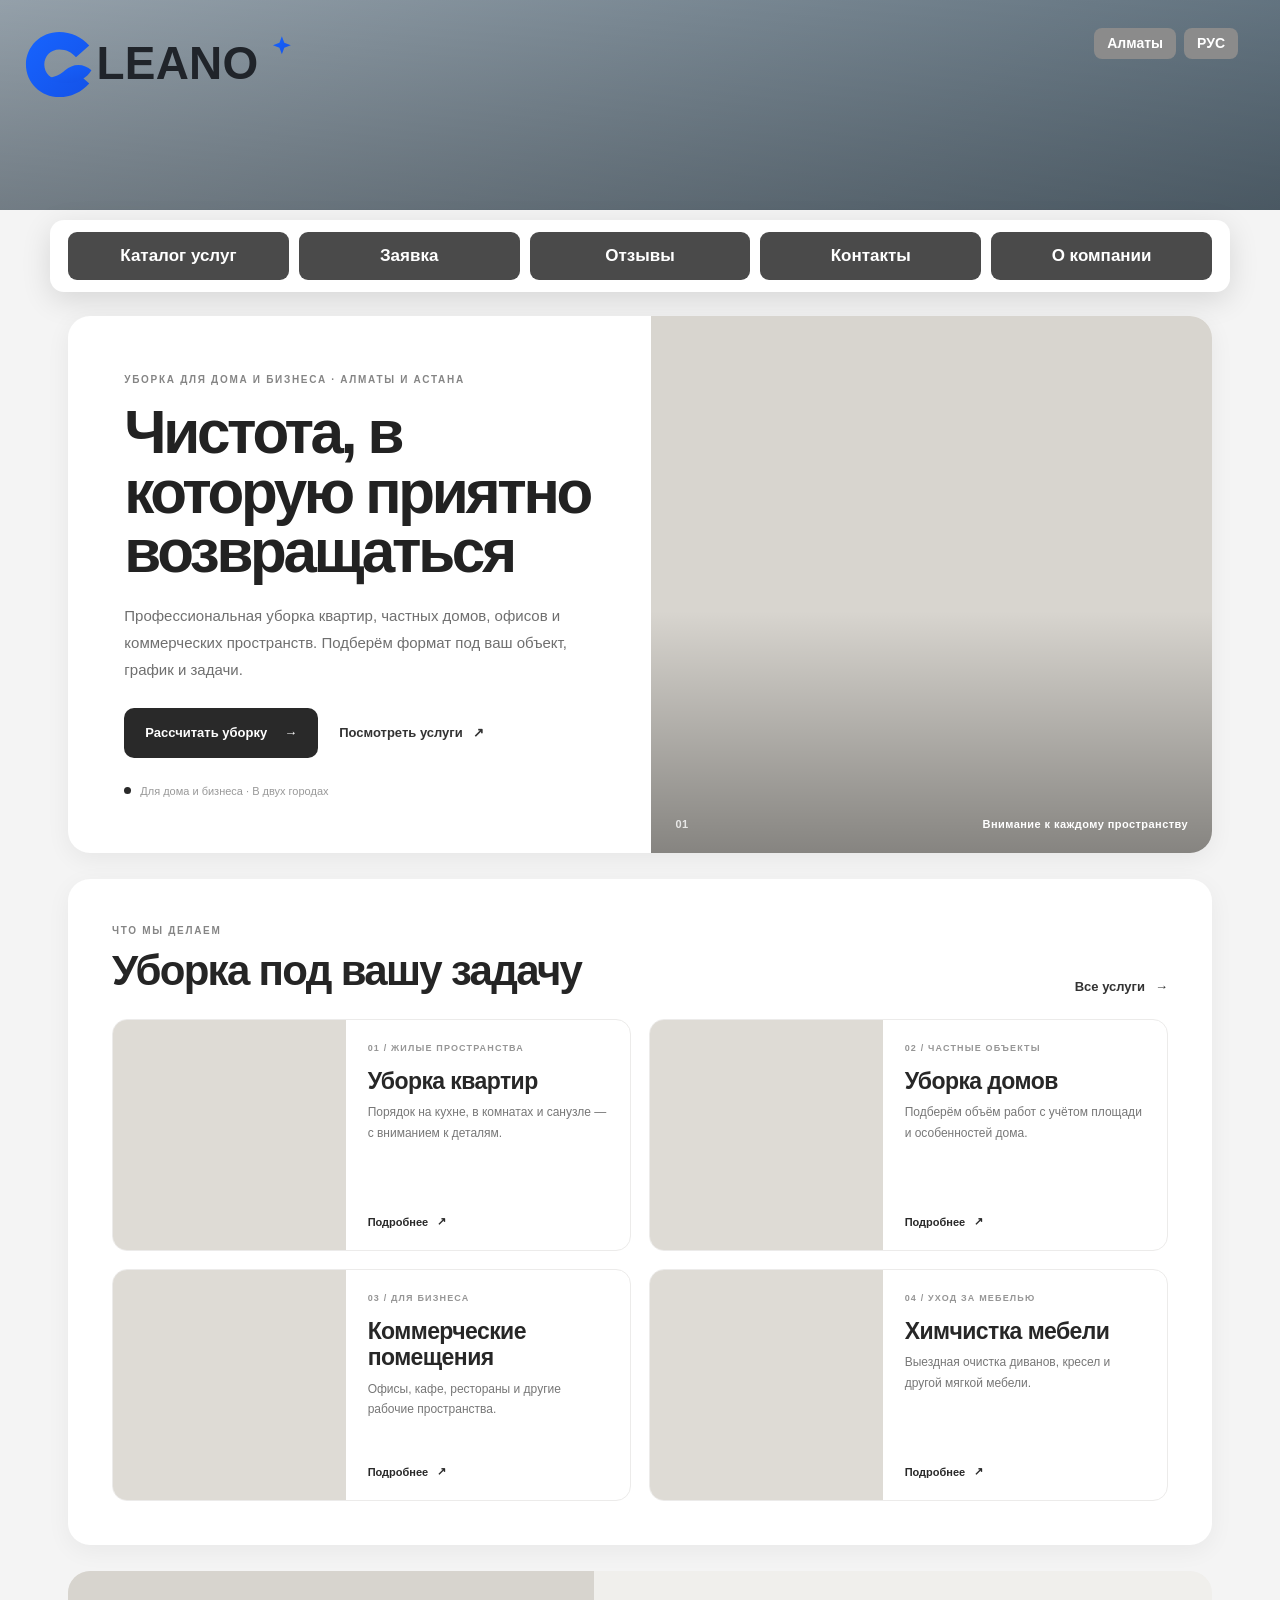
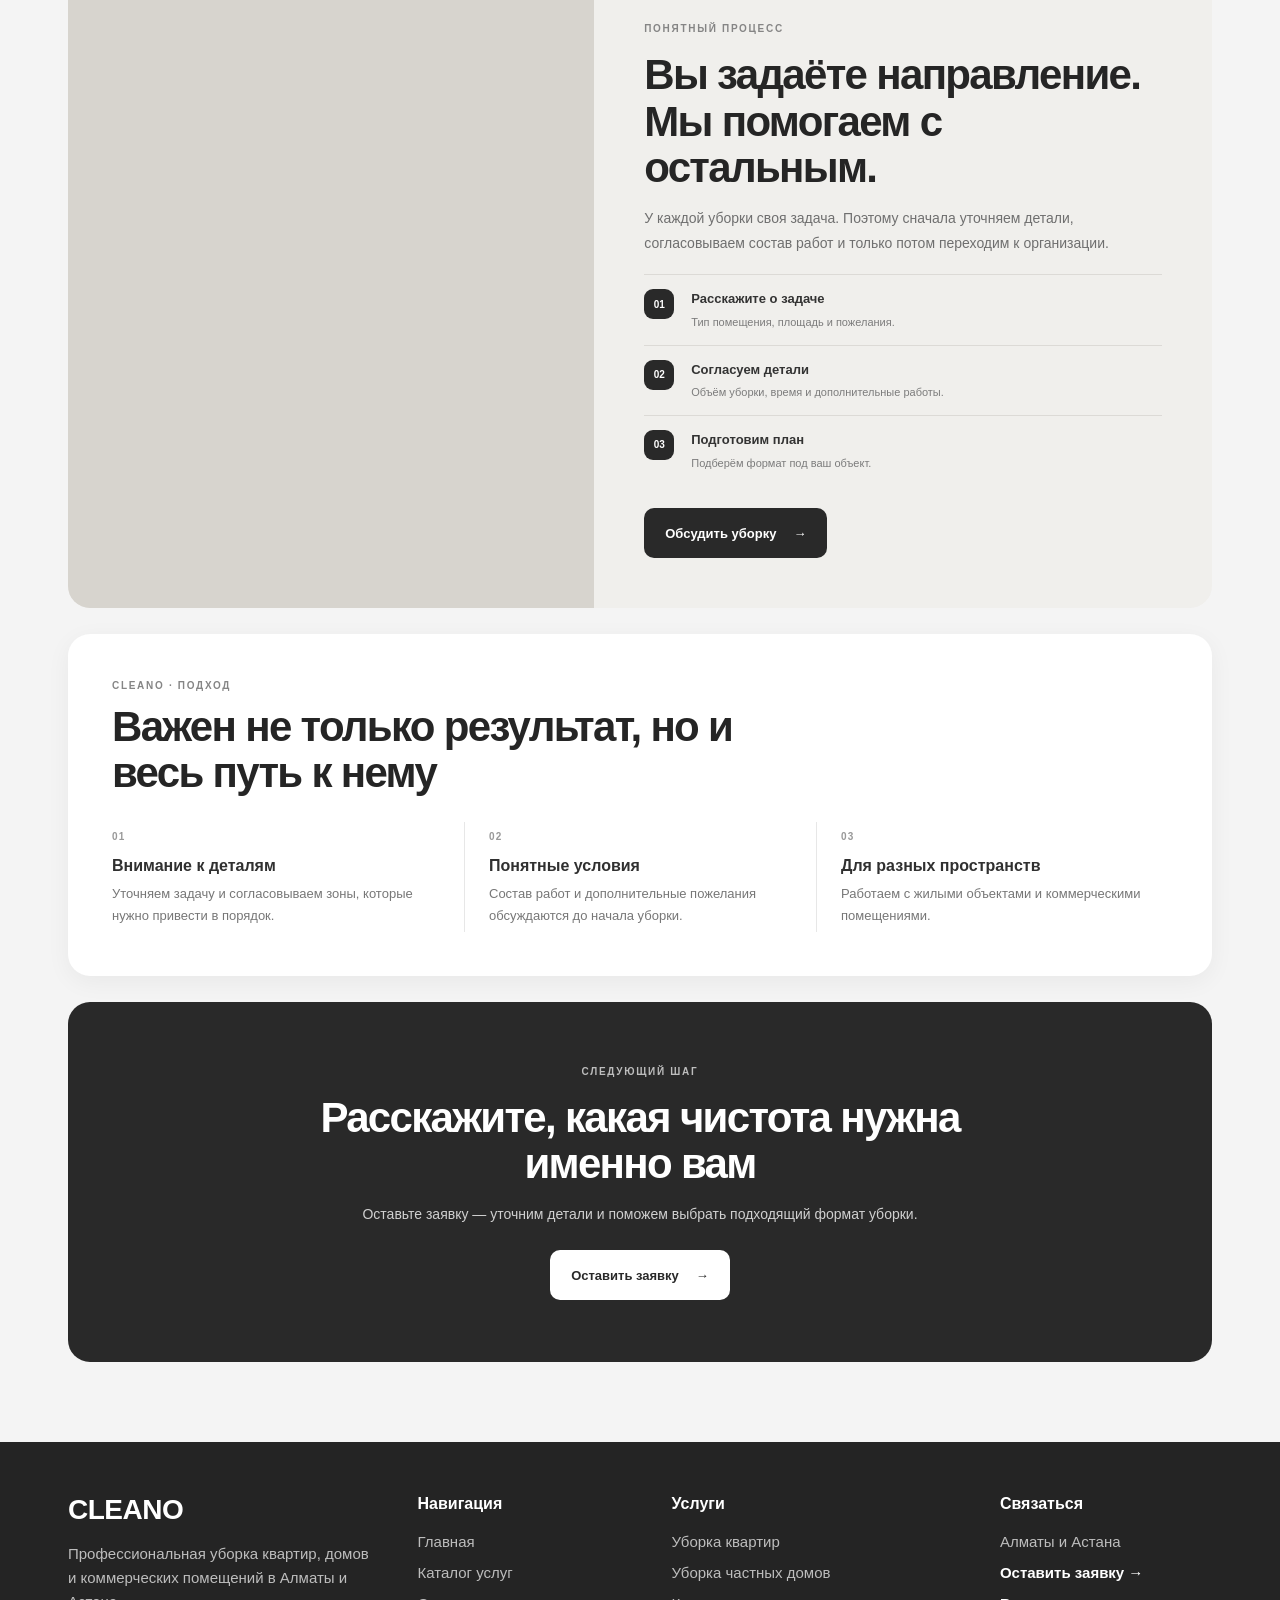
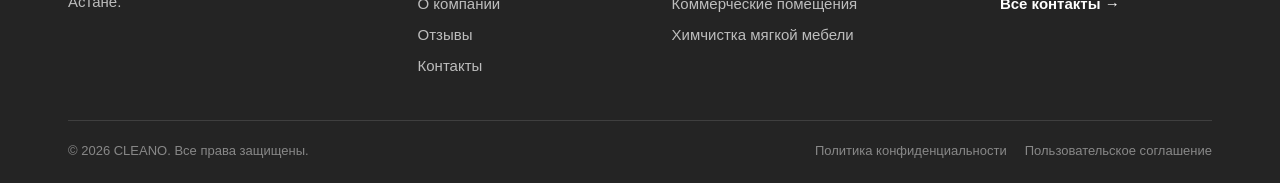
==== commit 57a240e0: "Refine CLEANO homepage for premium service positioning" ====
--- a/index.html
+++ b/index.html
@@ -42,17 +42,17 @@
   <main class="main-content home-page">
     <section class="home-hero">
       <div class="home-hero-copy">
-        <span class="home-eyebrow">CLEANO · АЛМАТЫ И АСТАНА</span>
+        <span class="home-eyebrow">УБОРКА ДЛЯ ДОМА И БИЗНЕСА · АЛМАТЫ И АСТАНА</span>
         <h1>Чистота, в которую приятно возвращаться</h1>
-        <p>Уборка квартир, частных домов и коммерческих пространств. Подберём формат под ваш объект и задачи — без лишней суеты.</p>
+        <p>Профессиональная уборка квартир, частных домов, офисов и коммерческих пространств. Подберём формат под ваш объект, график и задачи.</p>
         <div class="home-hero-actions">
           <a class="home-button" href="request.html">Рассчитать уборку <span aria-hidden="true">→</span></a>
           <a class="home-text-link" href="services.html">Посмотреть услуги <span aria-hidden="true">↗</span></a>
         </div>
         <div class="home-hero-meta"><span class="home-meta-mark"></span> Для дома и бизнеса · В двух городах</div>
       </div>
-      <div class="home-hero-image" role="img" aria-label="Светлая, аккуратная гостиная">
-        <div class="home-image-caption"><span>01</span><span>Пространство для жизни</span></div>
+      <div class="home-hero-image" role="img" aria-label="Специалист по уборке CLEANO за работой">
+        <div class="home-image-caption"><span>01</span><span>Внимание к каждому пространству</span></div>
       </div>
     </section>
 
--- a/css/home.css
+++ b/css/home.css
@@ -0,0 +1,67 @@
+/* Homepage redesign — editorial, warm and minimal */
+.home-page{display:flex;flex-direction:column;gap:26px}
+.home-hero{display:grid;grid-template-columns:1.02fr .98fr;min-height:490px;overflow:hidden;border-radius:22px;background:#fff;box-shadow:0 6px 24px rgba(0,0,0,.06)}
+.home-hero-copy{display:flex;flex-direction:column;align-items:flex-start;justify-content:center;padding:clamp(30px,4.4vw,60px)}
+.home-eyebrow{display:block;margin-bottom:15px;color:#858585;font-size:10px;font-weight:750;letter-spacing:.17em;line-height:1.6}
+.home-hero h1{max-width:580px;margin:0 0 20px;color:#222;font-size:clamp(40px,4.7vw,63px);line-height:.99;letter-spacing:-.055em}
+.home-hero-copy>p{max-width:510px;margin:0 0 25px;color:#6f6f6f;font-size:15px;line-height:1.8}
+.home-hero-actions{display:flex;align-items:center;flex-wrap:wrap;gap:21px}
+.home-button{display:inline-flex;align-items:center;justify-content:center;gap:17px;min-height:50px;padding:14px 21px;border-radius:10px;background:#292929;color:#fff;text-decoration:none;font-size:13px;font-weight:700;transition:background .2s ease,transform .2s ease,box-shadow .2s ease}
+.home-button:hover{background:#414141;transform:translateY(-2px);box-shadow:0 8px 18px rgba(0,0,0,.13)}
+.home-text-link{display:inline-flex;align-items:center;gap:10px;color:#333;text-decoration:none;font-size:13px;font-weight:700}
+.home-text-link span{transition:transform .2s ease}
+.home-text-link:hover span{transform:translate(3px,-2px)}
+.home-hero-meta{display:flex;align-items:center;gap:9px;margin-top:27px;color:#999;font-size:11px}
+.home-meta-mark{width:7px;height:7px;border-radius:50%;background:#292929}
+.home-hero-image{position:relative;min-height:490px;background:#d8d5cf url('https://images.unsplash.com/photo-1600210492486-724fe5c67fb0?auto=format&fit=crop&w=1400&q=85') center/cover no-repeat}
+.home-hero-image:after{position:absolute;inset:55% 0 0;content:"";background:linear-gradient(transparent,rgba(0,0,0,.38))}
+.home-image-caption{position:absolute;z-index:1;right:24px;bottom:23px;left:24px;display:flex;justify-content:space-between;color:#fff;font-size:11px;font-weight:650;letter-spacing:.04em}
+.home-image-caption span:first-child{opacity:.8}
+.home-services-section{padding:clamp(26px,3.7vw,44px);border-radius:22px;background:#fff;box-shadow:0 6px 24px rgba(0,0,0,.05)}
+.home-section-heading{display:flex;align-items:flex-end;justify-content:space-between;gap:20px;margin-bottom:25px}
+.home-section-heading .home-eyebrow{margin-bottom:9px}
+.home-section-heading h2,.home-approach-copy h2,.home-trust-heading h2,.home-final-cta h2{margin:0;color:#252525;font-size:clamp(29px,3.4vw,42px);line-height:1.1;letter-spacing:-.04em}
+.home-service-grid{display:grid;grid-template-columns:repeat(2,minmax(0,1fr));gap:18px}
+.home-service-card{display:grid;grid-template-columns:.9fr 1.1fr;min-height:230px;overflow:hidden;border:1px solid #ecebea;border-radius:15px;background:#fff;color:inherit;text-decoration:none;transition:transform .22s ease,box-shadow .22s ease}
+.home-service-card:hover{transform:translateY(-3px);box-shadow:0 10px 24px rgba(0,0,0,.08)}
+.home-service-image{min-height:230px;background-color:#dedbd5;background-position:center;background-size:cover}
+.home-service-apartment{background-image:url('https://images.unsplash.com/photo-1600607687939-ce8a6c25118c?auto=format&fit=crop&w=900&q=85')}
+.home-service-house{background-image:url('https://images.unsplash.com/photo-1600210492486-724fe5c67fb0?auto=format&fit=crop&w=900&q=85')}
+.home-service-commercial{background-image:url('https://images.unsplash.com/photo-1497366754035-f200968a6e72?auto=format&fit=crop&w=900&q=85')}
+.home-service-furniture{background-image:url('https://images.unsplash.com/photo-1555041469-a586c61ea9bc?auto=format&fit=crop&w=900&q=85')}
+.home-service-card-copy{display:flex;flex-direction:column;align-items:flex-start;justify-content:center;padding:22px}
+.home-service-card-copy>span{margin-bottom:12px;color:#969696;font-size:9px;font-weight:750;letter-spacing:.13em;line-height:1.5}
+.home-service-card h3{margin:0 0 8px;color:#272727;font-size:clamp(18px,2vw,23px);line-height:1.15;letter-spacing:-.025em}
+.home-service-card p{margin:0 0 15px;color:#777;font-size:12px;line-height:1.7}
+.home-service-card b{display:flex;align-items:center;gap:9px;margin-top:auto;color:#292929;font-size:11px}
+.home-approach{display:grid;grid-template-columns:.92fr 1.08fr;overflow:hidden;border-radius:22px;background:#f0efec}
+.home-approach-image{min-height:490px;background:#d7d4ce url('https://images.unsplash.com/photo-1581578731548-c64695cc6952?auto=format&fit=crop&w=1200&q=85') center/cover no-repeat}
+.home-approach-copy{display:flex;flex-direction:column;align-items:flex-start;justify-content:center;padding:clamp(28px,4vw,50px)}
+.home-approach-copy h2{max-width:520px;margin-bottom:15px}
+.home-approach-copy>p{margin:0 0 18px;color:#6f6f6f;font-size:14px;line-height:1.8}
+.home-steps{width:100%;margin:0 0 23px}
+.home-steps>div{display:grid;grid-template-columns:35px 1fr;gap:12px;padding:14px 0;border-top:1px solid #dcdad6}
+.home-steps>div>span{display:grid;place-items:center;width:30px;height:30px;border-radius:9px;background:#292929;color:#fff;font-size:10px;font-weight:700}
+.home-steps p{margin:0}
+.home-steps strong{display:block;margin:0 0 4px;color:#333;font-size:13px}
+.home-steps small{display:block;color:#7c7c7c;font-size:11px;line-height:1.5}
+.home-trust-section{padding:clamp(28px,3.7vw,44px);border-radius:22px;background:#fff;box-shadow:0 6px 24px rgba(0,0,0,.05)}
+.home-trust-heading{max-width:690px;margin-bottom:25px}
+.home-trust-heading .home-eyebrow{margin-bottom:10px}
+.home-trust-grid{display:grid;grid-template-columns:repeat(3,1fr);gap:0}
+.home-trust-grid article{padding:4px 24px}
+.home-trust-grid article:first-child{padding-left:0}
+.home-trust-grid article+article{border-left:1px solid #e7e7e7}
+.home-trust-grid article>span{color:#999;font-size:10px;font-weight:750;letter-spacing:.12em}
+.home-trust-grid h3{margin:13px 0 8px;color:#303030;font-size:16px}
+.home-trust-grid p{margin:0;color:#777;font-size:13px;line-height:1.75}
+.home-final-cta{display:flex;flex-direction:column;align-items:center;padding:clamp(42px,5vw,62px) 28px;border-radius:22px;background:#292929;text-align:center}
+.home-final-cta .home-eyebrow{color:#bdbdbd}
+.home-final-cta h2{max-width:740px;color:#fff}
+.home-final-cta p{max-width:580px;margin:14px 0 24px;color:#d0d0d0;font-size:14px;line-height:1.75}
+.home-button-light{background:#fff;color:#292929}
+.home-button-light:hover{background:#ececec}
+@media(max-width:900px){.home-hero{grid-template-columns:1fr 1fr}.home-service-card{grid-template-columns:1fr}.home-service-image{min-height:180px}.home-service-card-copy{min-height:200px}.home-approach{grid-template-columns:1fr 1fr}.home-approach-image{min-height:560px}}
+@media(max-width:650px){.home-page{gap:17px}.home-hero{grid-template-columns:1fr}.home-hero-copy{padding:30px 25px 32px}.home-hero-image{min-height:300px}.home-hero h1{font-size:clamp(39px,10vw,53px)}.home-services-section,.home-trust-section{padding:25px 20px}.home-section-heading{align-items:flex-start}.home-section-heading h2,.home-approach-copy h2,.home-trust-heading h2,.home-final-cta h2{font-size:30px}.home-service-grid{grid-template-columns:1fr}.home-service-card{grid-template-columns:.85fr 1.15fr;min-height:200px}.home-service-image{min-height:200px}.home-service-card-copy{padding:17px}.home-service-card-copy>span{font-size:8px}.home-service-card p{font-size:11px}.home-approach{grid-template-columns:1fr}.home-approach-image{min-height:260px}.home-approach-copy{padding:28px 22px}.home-trust-grid{grid-template-columns:1fr}.home-trust-grid article,.home-trust-grid article:first-child{padding:18px 0}.home-trust-grid article+article{border-top:1px solid #e7e7e7;border-left:0}.home-final-cta{padding:40px 22px}}
+@media(max-width:390px){.home-service-card{grid-template-columns:1fr}.home-service-image{min-height:175px}.home-service-card-copy{min-height:190px}}
+@media(prefers-reduced-motion:reduce){.home-service-card,.home-button,.home-text-link span{transition:none}.home-service-card:hover,.home-button:hover{transform:none}}
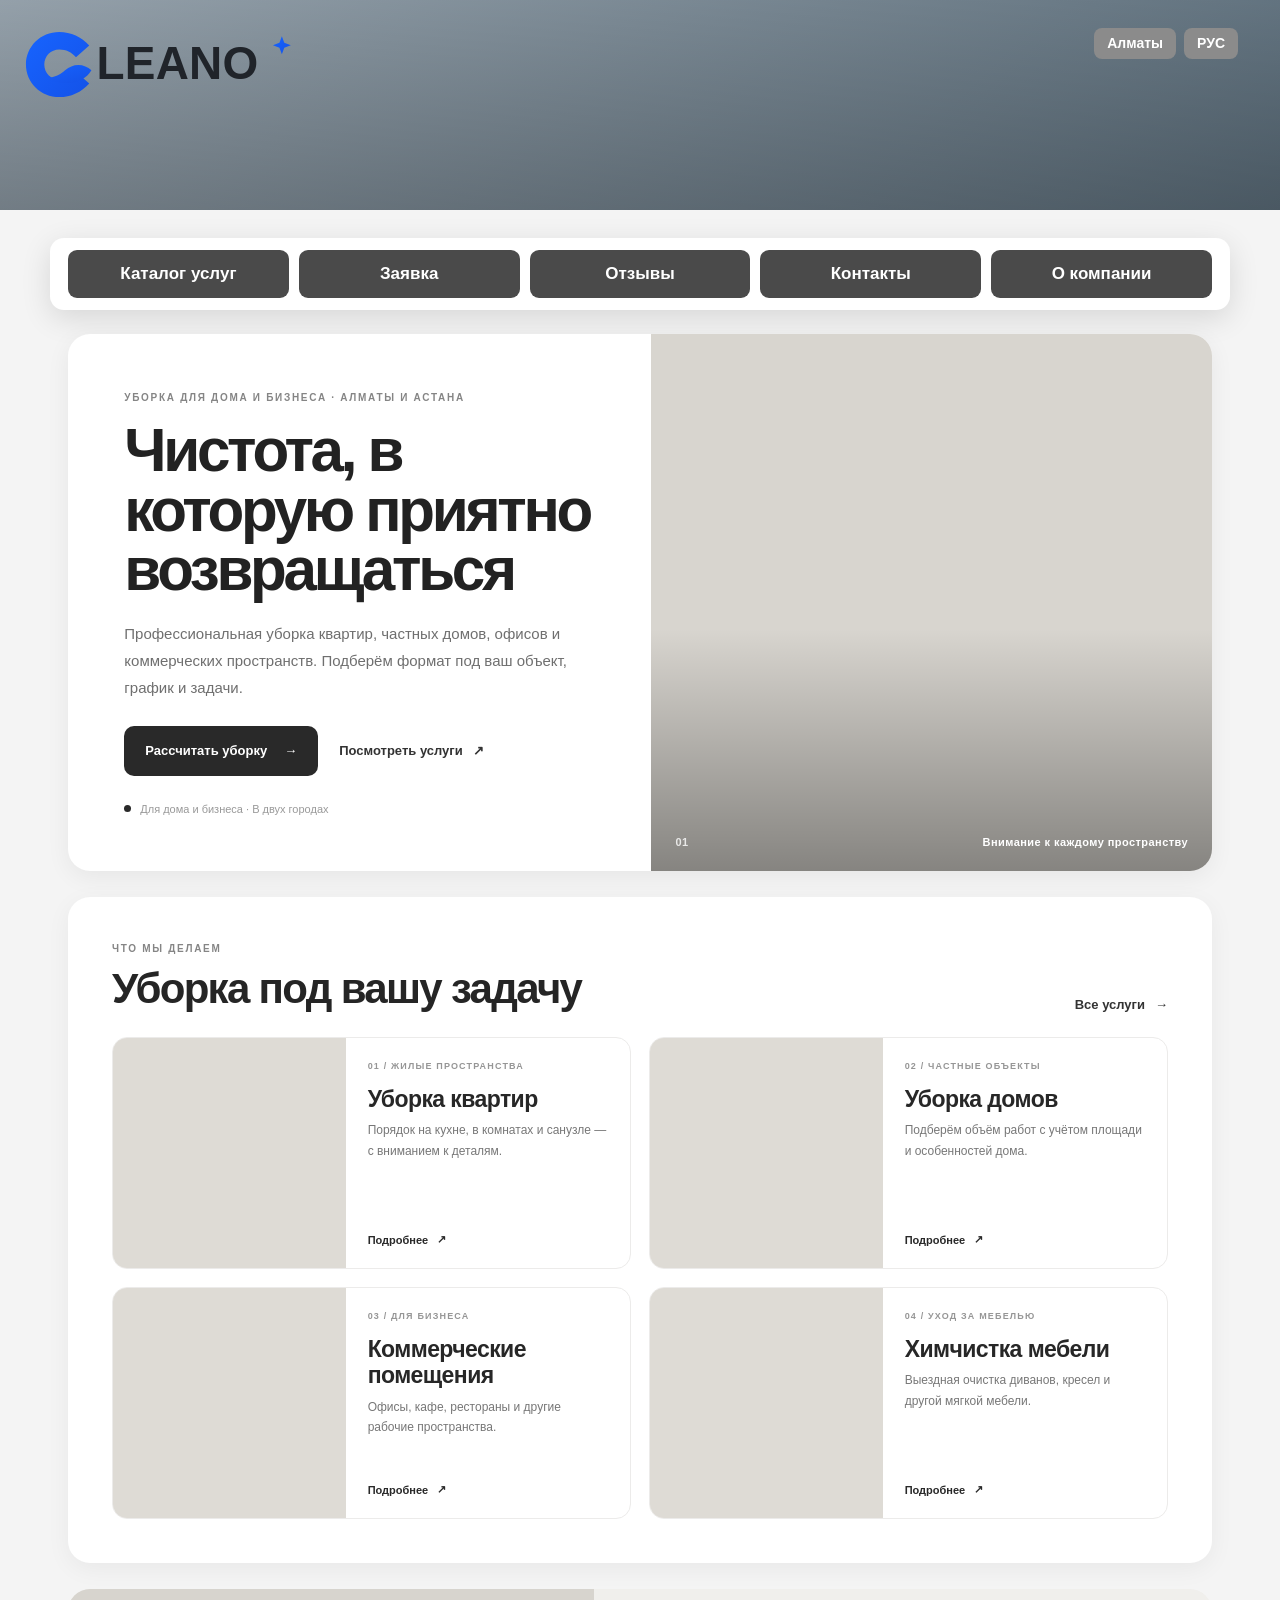
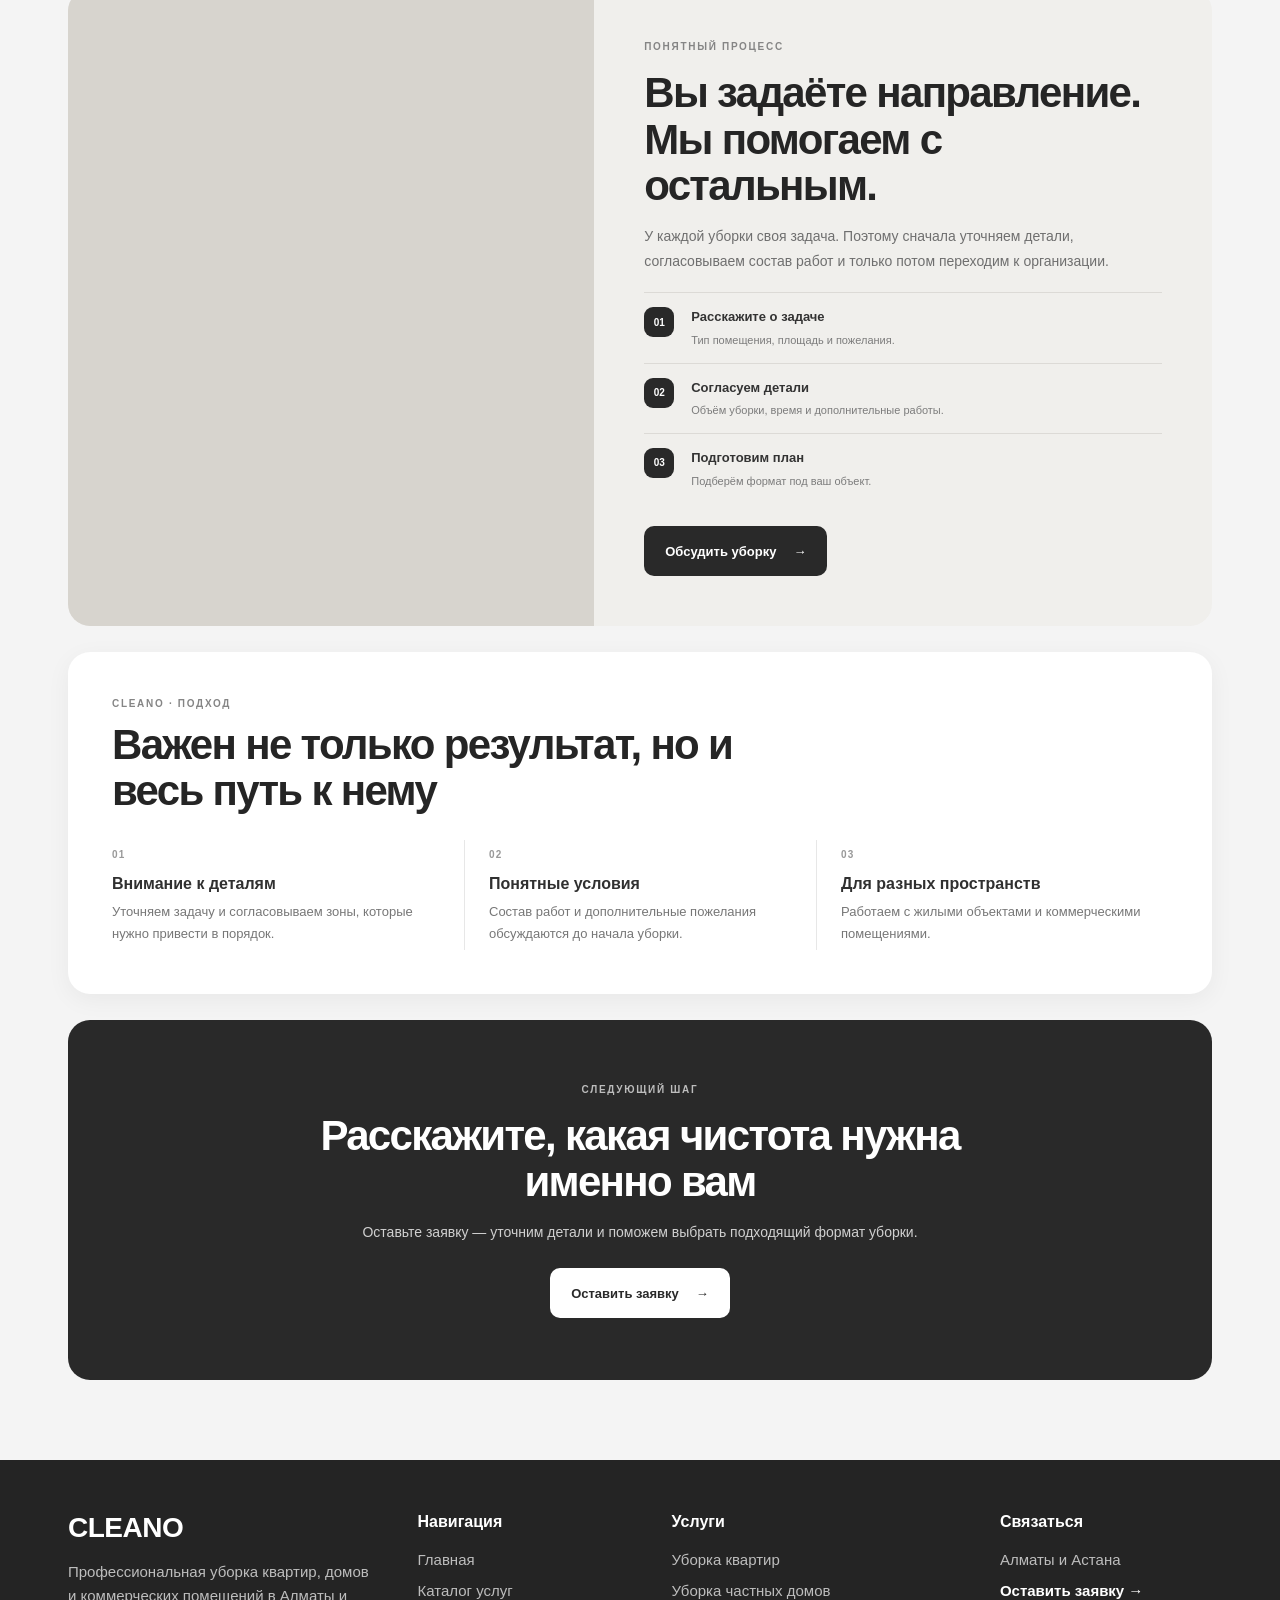
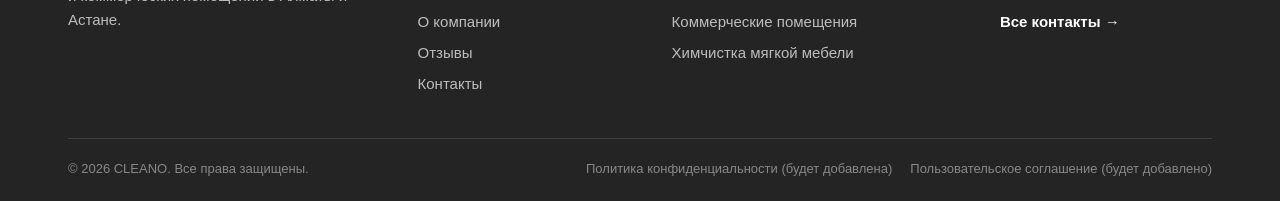
==== commit f5dbc8f5: "Polish accessibility and persistent UI preferences" ====
--- a/index.html
+++ b/index.html
@@ -10,6 +10,7 @@
   <link rel="stylesheet" href="css/home.css">
 </head>
 <body>
+  <a class="skip-link" href="#main-content">Перейти к содержимому</a>
   <header class="site-header" data-city="almaty">
     <div class="header-overlay">
       <a class="logo" href="index.html" aria-label="CLEANO"><img src="assets/cleano-logo.svg?v=2" alt="CLEANO"></a>
@@ -39,7 +40,7 @@
     <a href="contacts.html">Контакты</a>
     <a href="about.html">О компании</a>
   </nav>
-  <main class="main-content home-page">
+  <main id="main-content" class="main-content home-page">
     <section class="home-hero">
       <div class="home-hero-copy">
         <span class="home-eyebrow">УБОРКА ДЛЯ ДОМА И БИЗНЕСА · АЛМАТЫ И АСТАНА</span>
@@ -144,8 +145,8 @@
       <div class="footer-bottom">
         <span>© 2026 CLEANO. Все права защищены.</span>
         <div class="footer-legal">
-          <a href="#">Политика конфиденциальности</a>
-          <a href="#">Пользовательское соглашение</a>
+          <span title="Документ будет подготовлен перед реальным запуском">Политика конфиденциальности (будет добавлена)</span>
+          <span title="Документ будет подготовлен перед реальным запуском">Пользовательское соглашение (будет добавлено)</span>
         </div>
       </div>
     </div>
--- a/css/home.css
+++ b/css/home.css
@@ -13,7 +13,7 @@
 .home-text-link:hover span{transform:translate(3px,-2px)}
 .home-hero-meta{display:flex;align-items:center;gap:9px;margin-top:27px;color:#999;font-size:11px}
 .home-meta-mark{width:7px;height:7px;border-radius:50%;background:#292929}
-.home-hero-image{position:relative;min-height:490px;background:#d8d5cf url('https://images.unsplash.com/photo-1600210492486-724fe5c67fb0?auto=format&fit=crop&w=1400&q=85') center/cover no-repeat}
+.home-hero-image{position:relative;min-height:490px;background:#d8d5cf url('https://images.unsplash.com/photo-1758272421516-9593de0fb5bf?auto=format&fit=crop&w=1400&q=85') center/cover no-repeat}
 .home-hero-image:after{position:absolute;inset:55% 0 0;content:"";background:linear-gradient(transparent,rgba(0,0,0,.38))}
 .home-image-caption{position:absolute;z-index:1;right:24px;bottom:23px;left:24px;display:flex;justify-content:space-between;color:#fff;font-size:11px;font-weight:650;letter-spacing:.04em}
 .home-image-caption span:first-child{opacity:.8}
@@ -26,7 +26,7 @@
 .home-service-card:hover{transform:translateY(-3px);box-shadow:0 10px 24px rgba(0,0,0,.08)}
 .home-service-image{min-height:230px;background-color:#dedbd5;background-position:center;background-size:cover}
 .home-service-apartment{background-image:url('https://images.unsplash.com/photo-1600607687939-ce8a6c25118c?auto=format&fit=crop&w=900&q=85')}
-.home-service-house{background-image:url('https://images.unsplash.com/photo-1600210492486-724fe5c67fb0?auto=format&fit=crop&w=900&q=85')}
+.home-service-house{background-image:url('https://images.unsplash.com/photo-1600585154340-be6161a56a0c?auto=format&fit=crop&w=900&q=85')}
 .home-service-commercial{background-image:url('https://images.unsplash.com/photo-1497366754035-f200968a6e72?auto=format&fit=crop&w=900&q=85')}
 .home-service-furniture{background-image:url('https://images.unsplash.com/photo-1555041469-a586c61ea9bc?auto=format&fit=crop&w=900&q=85')}
 .home-service-card-copy{display:flex;flex-direction:column;align-items:flex-start;justify-content:center;padding:22px}
@@ -35,7 +35,7 @@
 .home-service-card p{margin:0 0 15px;color:#777;font-size:12px;line-height:1.7}
 .home-service-card b{display:flex;align-items:center;gap:9px;margin-top:auto;color:#292929;font-size:11px}
 .home-approach{display:grid;grid-template-columns:.92fr 1.08fr;overflow:hidden;border-radius:22px;background:#f0efec}
-.home-approach-image{min-height:490px;background:#d7d4ce url('https://images.unsplash.com/photo-1581578731548-c64695cc6952?auto=format&fit=crop&w=1200&q=85') center/cover no-repeat}
+.home-approach-image{min-height:490px;background:#d7d4ce url('https://images.unsplash.com/photo-1765970101624-31e3a737d90e?auto=format&fit=crop&w=1200&q=85') center/cover no-repeat}
 .home-approach-copy{display:flex;flex-direction:column;align-items:flex-start;justify-content:center;padding:clamp(28px,4vw,50px)}
 .home-approach-copy h2{max-width:520px;margin-bottom:15px}
 .home-approach-copy>p{margin:0 0 18px;color:#6f6f6f;font-size:14px;line-height:1.8}
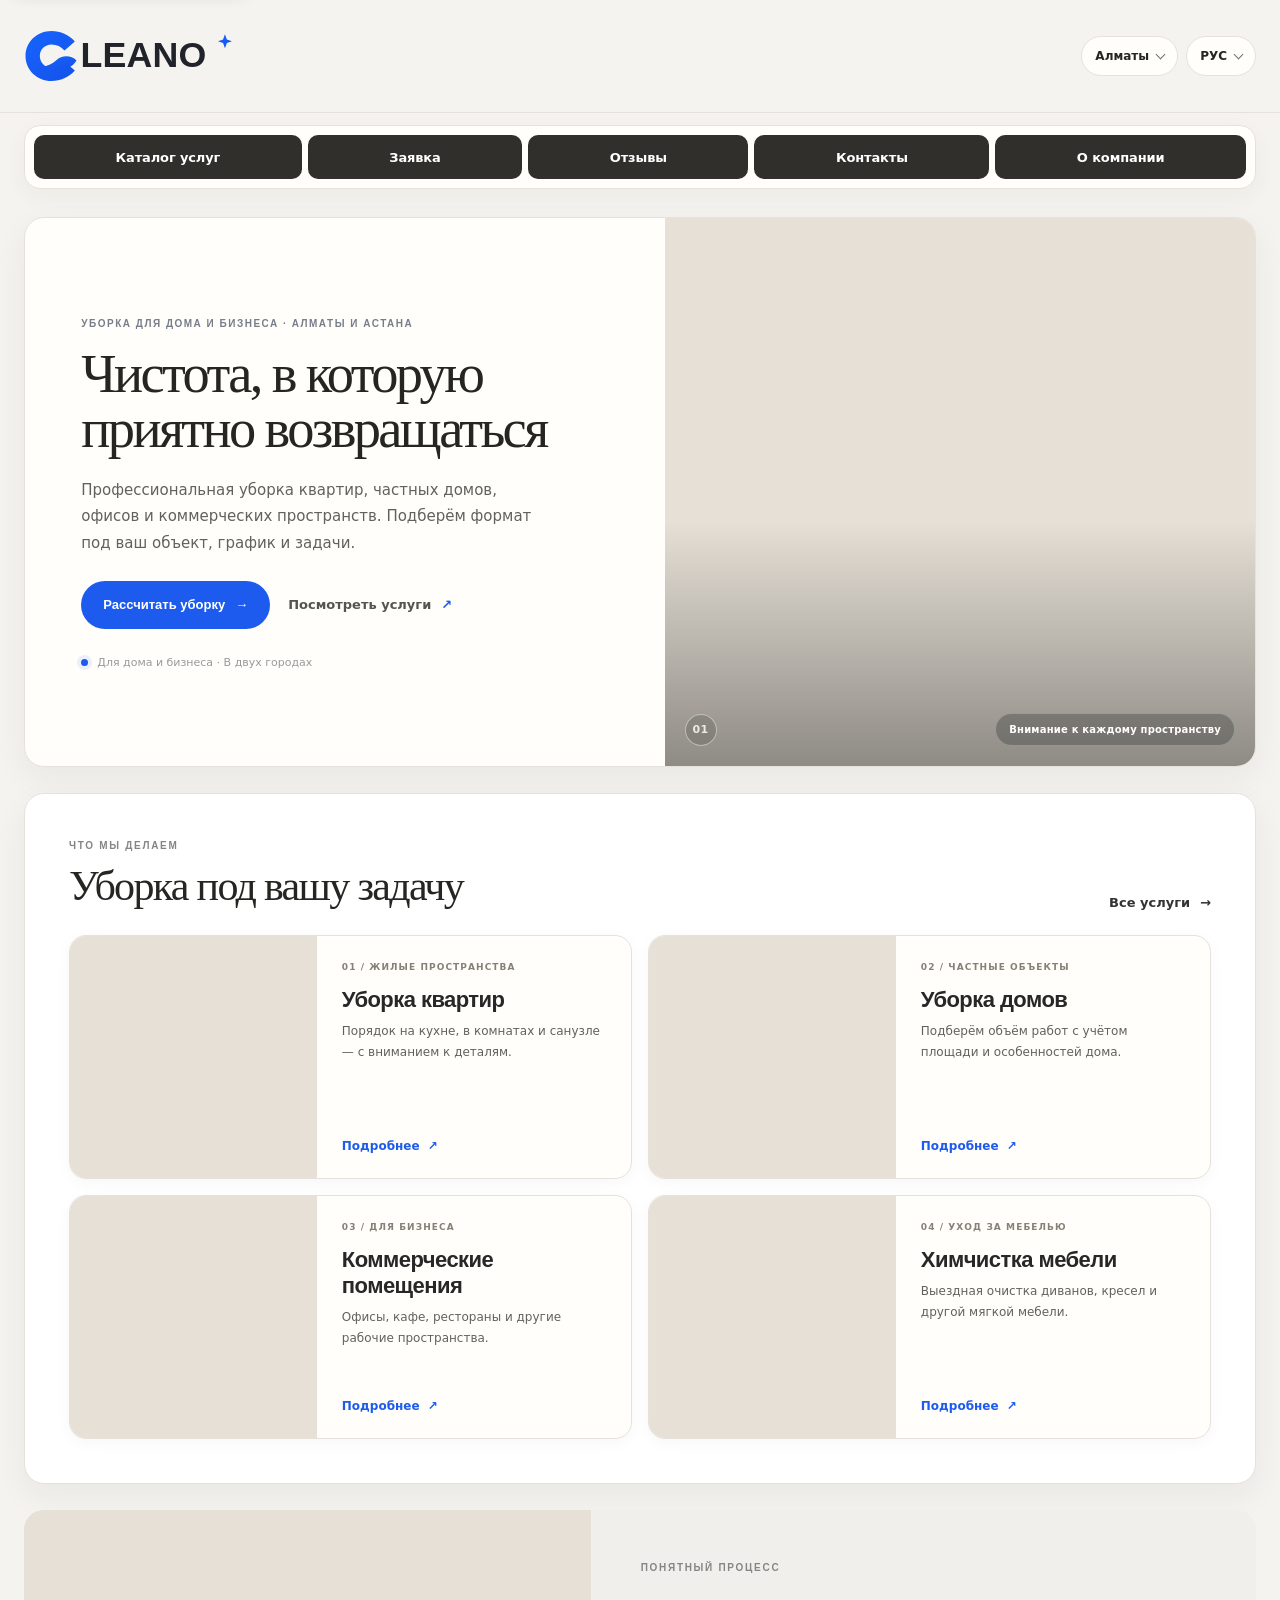
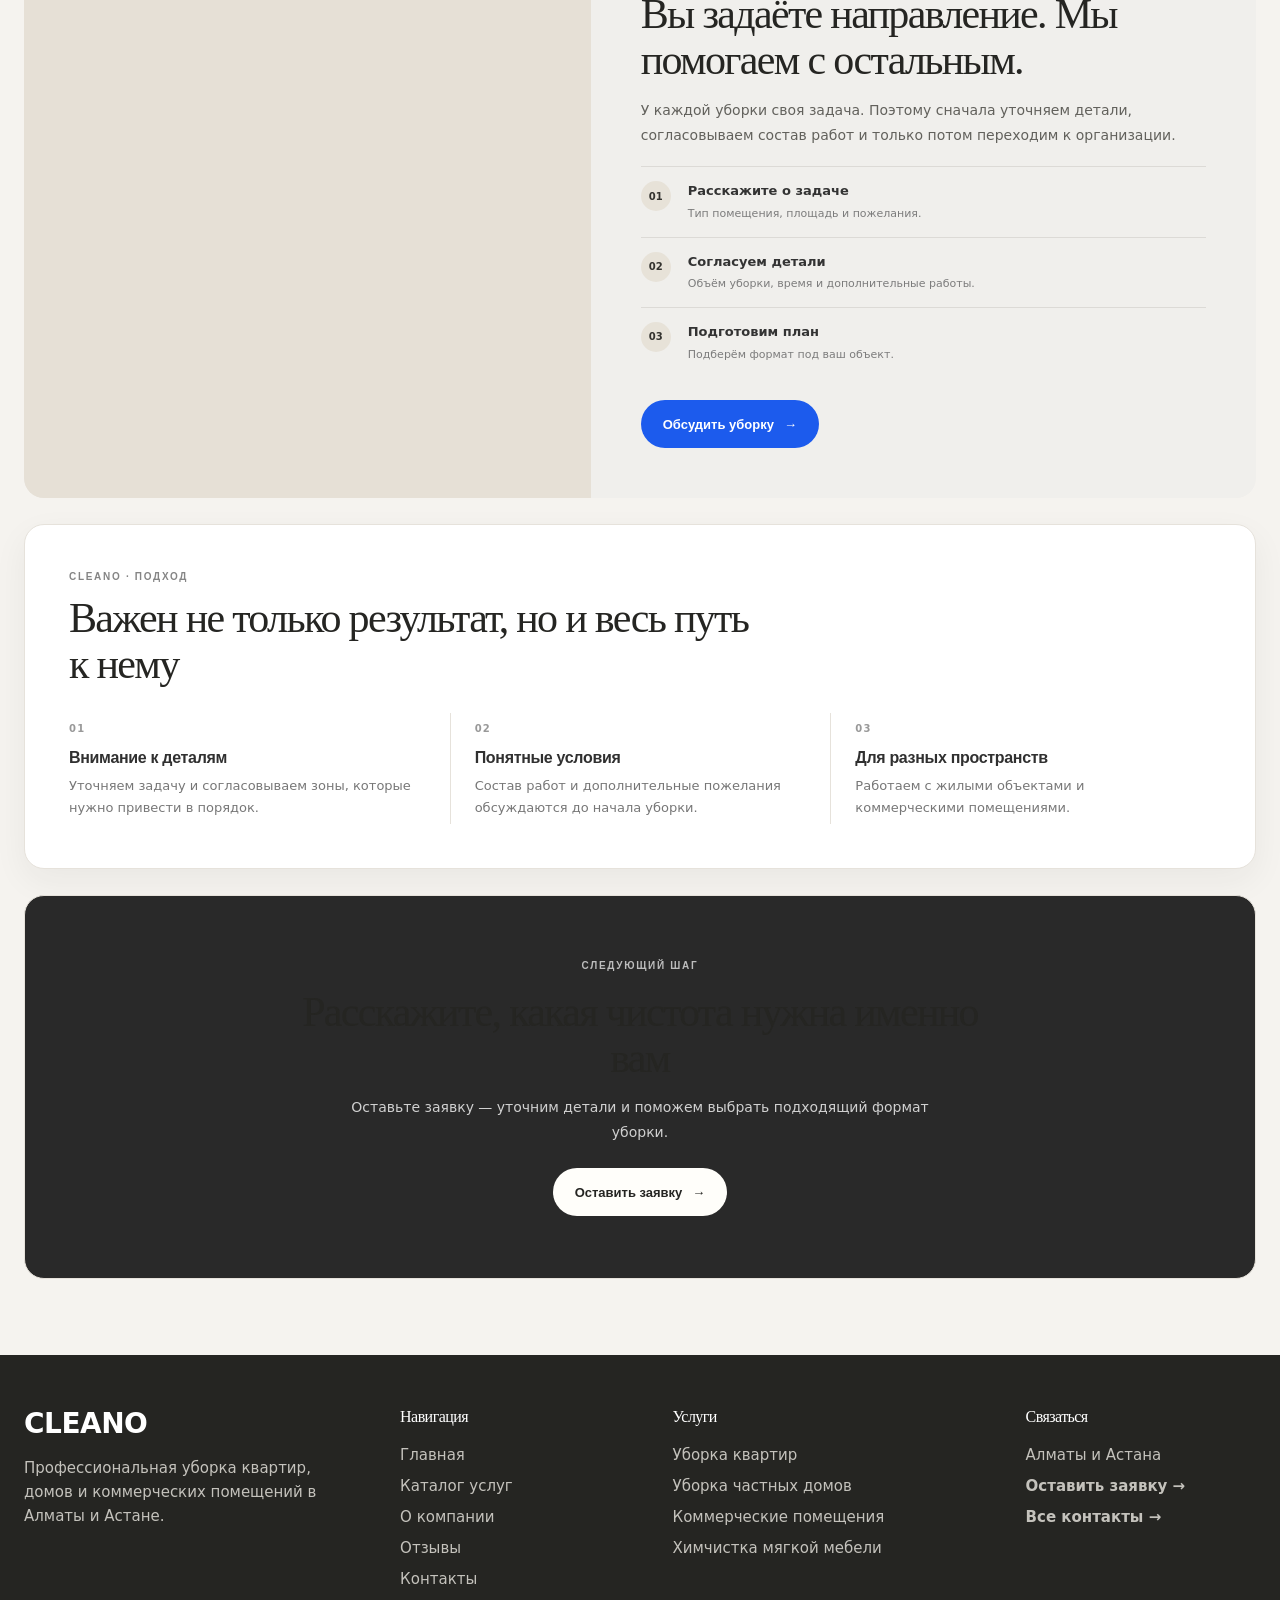
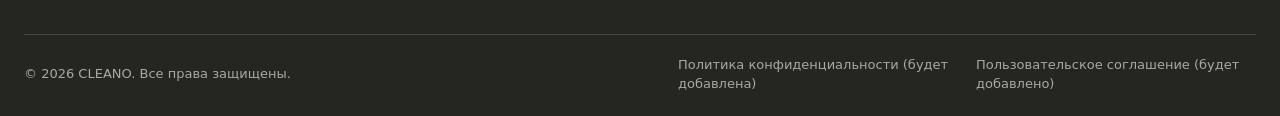
==== commit d86a3d85: "Refresh cached site script version" ====
--- a/index.html
+++ b/index.html
@@ -151,6 +151,6 @@
       </div>
     </div>
   </footer>
-  <script src="js/script.js?v=2"></script>
+  <script src="js/script.js?v=3"></script>
 </body>
 </html>
--- a/css/style.css
+++ b/css/style.css
@@ -1767,3 +1767,347 @@
  .about-trust-copy{padding:28px 24px 32px}
  .about-final-cta{padding:42px 24px;border-radius:16px}
 }
+
+
+/* Accessibility and final polish */
+.skip-link{position:fixed;z-index:1000;top:12px;left:12px;padding:12px 16px;border-radius:8px;background:#fff;color:#222;box-shadow:0 4px 18px rgba(0,0,0,.18);text-decoration:none;font-size:14px;font-weight:700;transform:translateY(-160%);transition:transform .18s ease}
+.skip-link:focus{transform:translateY(0)}
+:where(a,button,input,select,textarea,[tabindex]):focus-visible{outline:3px solid #4777ed;outline-offset:3px}
+.footer-legal span{color:#777;font-size:13px;line-height:1.5;cursor:default}
+.navigation a[aria-current="page"]{background:#292929;box-shadow:inset 0 0 0 1px rgba(255,255,255,.12)}
+@media(prefers-reduced-motion:reduce){
+  *,*::before,*::after{scroll-behavior:auto!important;animation-duration:.01ms!important;animation-iteration-count:1!important;transition-duration:.01ms!important}
+}
+
+
+/* Real illustrative imagery in the service detail gallery */
+.service-gallery{isolation:isolate;min-height:340px;background:#d8d5cf}
+.service-gallery-track{min-height:340px}
+.service-gallery-slide{display:block;overflow:hidden;background:#d8d5cf}
+.service-gallery-slide img{position:absolute;inset:0;display:block;width:100%;height:100%;object-fit:cover;object-position:center}
+.service-gallery-slide::after{position:absolute;inset:45% 0 0;content:"";background:linear-gradient(transparent,rgba(0,0,0,.62));pointer-events:none}
+.service-gallery-caption{position:absolute;z-index:1;right:66px;bottom:30px;left:66px;display:flex;flex-direction:column;gap:5px;color:#fff;text-shadow:0 1px 8px rgba(0,0,0,.25)}
+.service-gallery-caption span{font-size:10px;font-weight:750;letter-spacing:.14em;text-transform:uppercase;color:rgba(255,255,255,.8)}
+.service-gallery-caption small{font-size:17px;font-weight:700;line-height:1.35;color:#fff}
+.service-gallery-dots button{width:9px;height:9px;background:rgba(255,255,255,.65);box-shadow:0 1px 5px rgba(0,0,0,.18)}
+.service-gallery-dots button.is-active{background:#fff}
+@media(max-width:600px){
+  .service-gallery,.service-gallery-track{min-height:245px}
+  .service-gallery-caption{right:56px;bottom:27px;left:56px}
+  .service-gallery-caption small{font-size:14px}
+}
+@media(prefers-reduced-motion:reduce){.service-gallery-slide{transition:none}}
+
+
+/* CLEANO visual system — warm premium minimalism */
+:root{
+  --cleano-paper:#f5f3ef;
+  --cleano-surface:#fffefa;
+  --cleano-ink:#252522;
+  --cleano-muted:#77766f;
+  --cleano-line:#e6e2db;
+  --cleano-sand:#eae5dc;
+  --cleano-blue:#1c5bed;
+  --cleano-radius:20px;
+  --cleano-shadow:0 12px 34px rgba(42,37,29,.055);
+}
+html{background:var(--cleano-paper);scroll-padding-top:24px}
+body{background:var(--cleano-paper);color:var(--cleano-ink);font-family:Inter,"Helvetica Neue",Arial,sans-serif;-webkit-font-smoothing:antialiased;text-rendering:optimizeLegibility}
+.site-header{position:relative;inset:auto;height:auto;min-height:112px;z-index:5;background:var(--cleano-paper);border-bottom:1px solid rgba(40,38,33,.07)}
+.header-overlay{max-width:1440px;min-height:112px;margin:0 auto;padding:22px clamp(20px,4vw,60px);align-items:center;color:var(--cleano-ink)}
+.logo{width:240px;height:68px;align-items:center}
+.logo img{object-position:left center}
+.header-controls{align-items:center;gap:10px}
+.city-button,.language-button{min-height:39px;padding:9px 13px;border:1px solid var(--cleano-line);border-radius:999px;background:var(--cleano-surface);color:var(--cleano-ink);font-size:12px;font-weight:700;transition:background .2s ease,border-color .2s ease}
+.city-button:hover,.language-button:hover{background:var(--cleano-sand);border-color:#d7d0c4}
+.city-menu,.language-menu{border:1px solid var(--cleano-line);border-radius:12px;box-shadow:0 16px 36px rgba(42,37,29,.12)}
+.city-menu button:hover,.language-menu button:hover{background:var(--cleano-paper)}
+.navigation{max-width:1320px;width:calc(100% - 48px);margin:0 auto;padding:9px;gap:6px;border:1px solid rgba(40,38,33,.06);border-radius:14px;background:rgba(255,254,250,.92);box-shadow:0 8px 24px rgba(42,37,29,.045)}
+.navigation a{min-height:42px;padding:10px 14px;border-radius:9px;background:transparent;color:#5d5b55;font-size:13px;font-weight:650;white-space:nowrap}
+.navigation a:hover{background:#eeeae3;color:var(--cleano-ink);transform:none;box-shadow:none}
+.navigation a.active,.navigation a[aria-current="page"]{background:var(--cleano-ink);color:#fff;box-shadow:none}
+.main-content{max-width:1320px;margin:28px auto 76px;padding:0 24px}
+.site-footer{margin-top:76px;background:#262622;color:#fff}
+.footer-inner{max-width:1320px;padding:54px 24px 24px}
+.footer-bottom{border-color:rgba(255,255,255,.15)}
+.footer-legal span{max-width:280px}
+:where(.home-hero,.home-services-section,.home-approach,.home-trust-section,.home-final-cta,.catalog-hero,.catalog-overview,.catalog-service-new,.catalog-bottom-cta,.request-page .request-shell,.reviews-hero,.reviews-empty-card,.reviews-process-card,.reviews-work-section,.contacts-hero,.contacts-connect,.contacts-request-card,.about-hero,.about-principles,.about-direction,.about-process,.about-trust,.about-final-cta){border-radius:var(--cleano-radius)}
+.home-hero,.home-services-section,.home-trust-section,.catalog-hero,.catalog-service-new,.about-hero,.about-direction,.about-trust{box-shadow:var(--cleano-shadow)}
+.home-eyebrow,.catalog-eyebrow,.about-eyebrow{color:#827d73}
+.home-hero h1,.catalog-hero h1,.about-hero h1{font-family:Georgia,"Times New Roman",serif;font-weight:500;letter-spacing:-.045em;line-height:1.02}
+.home-section-heading h2,.home-approach-copy h2,.home-trust-heading h2,.home-final-cta h2,.catalog-bottom-cta h2,.about-section-heading h2,.about-direction-copy h2,.about-trust-copy h2,.about-final-cta h2{font-family:Georgia,"Times New Roman",serif;font-weight:500;letter-spacing:-.035em}
+.home-button,.catalog-button,.about-button,.service-button,.service-modal-cta,.request-modern-submit button,.request-success-button{border-radius:999px;font-weight:650}
+.home-button,.catalog-button,.about-button,.service-button,.service-modal-cta,.request-modern-submit button,.request-success-button{box-shadow:none}
+.home-button:hover,.catalog-button:hover,.about-button:hover,.service-button:hover,.service-modal-cta:hover,.request-modern-submit button:hover,.request-success-button:hover{box-shadow:0 8px 20px rgba(37,37,34,.13)}
+.home-hero,.catalog-hero,.about-hero{background:var(--cleano-surface)}
+.home-services-section,.home-trust-section,.catalog-service-new,.about-principles,.about-process{background:var(--cleano-surface)}
+.home-approach,.catalog-bottom-cta{background:#eeebe4}
+.home-final-cta,.about-final-cta{background:#292923}
+.request-modern-section,.request-modern-submit,.request-success{border-radius:18px}
+.request-modern-field input,.request-modern-field select,.request-modern-field textarea{border-color:#dfdbd3;border-radius:11px;background:#fffefa}
+.request-modern-field input:focus,.request-modern-field select:focus,.request-modern-field textarea:focus{border-color:#9c9689;box-shadow:0 0 0 3px rgba(156,150,137,.13)}
+@media(max-width:760px){
+  .site-header{min-height:0}
+  .header-overlay{min-height:88px;padding:15px 18px;gap:12px}
+  .logo{width:clamp(138px,42vw,200px);height:54px}
+  .header-controls{gap:6px}
+  .city-button,.language-button{min-height:35px;padding:8px 10px;font-size:11px}
+  .navigation{width:calc(100% - 28px);margin:10px auto 0;padding:6px;gap:4px;border-radius:12px}
+  .navigation a{flex:0 0 auto;min-height:39px;padding:9px 12px;font-size:12px}
+  .main-content{margin-top:18px;padding:0 14px}
+  .site-footer{margin-top:50px}
+  .footer-inner{padding:40px 18px 20px}
+}
+@media(max-width:390px){
+  .header-overlay{align-items:center;padding-inline:14px}
+  .logo{width:126px;height:48px}
+  .header-controls{gap:4px}
+  .city-button,.language-button{padding:7px 8px;font-size:10px}
+}
+@media(prefers-reduced-motion:reduce){
+  .navigation a,.city-button,.language-button{transition:none}
+}
+
+
+/* Header and navigation refinement — scoped to the site chrome */
+.site-header{background:rgba(245,243,239,.97);border-bottom:1px solid #e8e4dc}
+.header-overlay{min-height:104px;padding-top:18px;padding-bottom:18px}
+.logo{width:226px;height:58px}
+.header-controls{gap:8px}
+.city-picker,.language-picker{flex:0 0 auto}
+.city-button,.language-button{display:inline-flex;align-items:center;justify-content:center;gap:8px;white-space:nowrap}
+.city-button::after{content:"";width:6px;height:6px;border-right:1.5px solid currentColor;border-bottom:1.5px solid currentColor;transform:translateY(-2px) rotate(45deg);opacity:.65}
+.language-button::after{content:"";width:6px;height:6px;border-right:1.5px solid currentColor;border-bottom:1.5px solid currentColor;transform:translateY(-2px) rotate(45deg);opacity:.65}
+.city-menu,.language-menu{min-width:140px;padding:6px;background:var(--cleano-surface);backdrop-filter:blur(12px)}
+.language-menu{min-width:96px}
+.city-menu button,.language-menu button{min-height:38px;border-radius:8px;color:var(--cleano-ink);font-size:13px;transition:background .16s ease,color .16s ease}
+.city-menu button[aria-selected="true"],.language-menu button[aria-selected="true"]{background:#eee9e0;color:var(--cleano-ink);font-weight:700}
+.navigation{margin-top:12px}
+.navigation a{letter-spacing:-.01em}
+.navigation a[aria-current="page"]{position:relative}
+.navigation a[aria-current="page"]::after{position:absolute;right:15px;bottom:5px;left:15px;height:2px;border-radius:2px;background:var(--cleano-blue);content:""}
+@media(max-width:900px){
+ .header-overlay{padding-inline:24px}
+ .navigation{justify-content:flex-start;overflow-x:auto;overscroll-behavior-x:contain;scrollbar-width:none;-webkit-overflow-scrolling:touch}
+ .navigation::-webkit-scrollbar{display:none}
+ .navigation a{flex:0 0 auto}
+}
+@media(max-width:760px){
+ .header-overlay{min-height:82px;padding:12px 18px}
+ .logo{width:clamp(132px,36vw,184px);height:48px}
+ .navigation{margin-top:8px;scroll-snap-type:x proximity}
+ .navigation a{scroll-snap-align:start}
+ .navigation a[aria-current="page"]::after{right:12px;bottom:4px;left:12px}
+}
+@media(max-width:390px){
+ .header-overlay{gap:8px}
+ .logo{width:122px;height:44px}
+ .header-controls{gap:4px}
+ .city-button,.language-button{gap:6px}
+}
+@media(prefers-reduced-motion:reduce){
+ .city-menu button,.language-menu button{transition:none}
+}
+
+
+/* Brand blue accents — keep the warm minimal palette intact */
+:root{--cleano-blue:#1c5bed;--cleano-blue-hover:#1648c5;--cleano-blue-soft:#edf2ff}
+.home-button:not(.home-button-light),.catalog-button:not(.catalog-button-light),.about-button:not(.about-button-light),.service-button,.service-modal-cta,.reviews-button:not(.reviews-button-light),.contacts-button:not(.contacts-button-light){background:var(--cleano-blue);color:#fff}
+.home-button:not(.home-button-light):hover,.catalog-button:not(.catalog-button-light):hover,.about-button:not(.about-button-light):hover,.service-button:hover,.service-modal-cta:hover,.reviews-button:not(.reviews-button-light):hover,.contacts-button:not(.contacts-button-light):hover{background:var(--cleano-blue-hover);box-shadow:0 8px 20px rgba(28,91,237,.18)}
+.home-button-light:hover,.catalog-button-light:hover,.about-button-light:hover,.reviews-button-light:hover,.contacts-button-light:hover{background:var(--cleano-blue-soft);color:var(--cleano-blue)}
+.navigation a[aria-current="page"]::after{background:var(--cleano-blue)}
+.city-button:focus-visible,.language-button:focus-visible,.navigation a:focus-visible{outline:3px solid rgba(28,91,237,.3);outline-offset:3px}
+
+
+/* CLEANO design system — unify typography, color, surfaces and controls across every page */
+:root{
+  --cleano-paper:#f5f3ef;
+  --cleano-surface:#fffefa;
+  --cleano-ink:#252522;
+  --cleano-body:#62615c;
+  --cleano-muted:#77766f;
+  --cleano-line:#e6e2db;
+  --cleano-sand:#eae5dc;
+  --cleano-blue:#1c5bed;
+  --cleano-blue-hover:#1648c5;
+  --cleano-blue-soft:#edf2ff;
+  --cleano-radius:20px;
+  --cleano-shadow:0 12px 34px rgba(42,37,29,.055);
+}
+html,body{background:var(--cleano-paper);color:var(--cleano-ink)}
+body,button,input,select,textarea{font-family:Inter,"Helvetica Neue",Arial,sans-serif}
+body{-webkit-font-smoothing:antialiased;text-rendering:optimizeLegibility}
+h1,.home-hero h1,.catalog-hero h1,.request-page .request-intro h1,.reviews-hero h1,.contacts-hero h1,.about-hero h1,.services-intro h1{
+  font-family:Georgia,"Times New Roman",serif;
+  font-weight:500;
+  color:var(--cleano-ink);
+  letter-spacing:-.045em;
+}
+h2,.home-section-heading h2,.home-approach-copy h2,.home-trust-heading h2,.home-final-cta h2,.catalog-service-new h2,.catalog-bottom-cta h2,.request-modern-heading h2,.request-modern-submit h2,.reviews-empty-card h2,.reviews-process-card h2,.reviews-work-heading h2,.reviews-cta h2,.contacts-section-heading h2,.contacts-connect h2,.contacts-bottom-cta h2,.about-section-heading h2,.about-direction-copy h2,.about-trust-copy h2,.about-final-cta h2{
+  font-family:Georgia,"Times New Roman",serif;
+  font-weight:500;
+  letter-spacing:-.035em;
+}
+h3,.home-service-card h3,.home-trust-grid h3,.catalog-service-new h3,.reviews-process-item h3,.contacts-city-content h3,.contacts-request-card h3{
+  font-family:Inter,"Helvetica Neue",Arial,sans-serif;
+  font-weight:650;
+  letter-spacing:-.02em;
+}
+p{color:var(--cleano-body)}
+.home-eyebrow,.catalog-eyebrow,.request-eyebrow,.reviews-eyebrow,.contacts-eyebrow,.about-eyebrow,.services-eyebrow{
+  color:var(--cleano-muted);
+  font-family:Inter,"Helvetica Neue",Arial,sans-serif;
+  font-size:10px;
+  font-weight:750;
+  letter-spacing:.15em;
+  line-height:1.6;
+}
+.home-hero,.catalog-hero,.request-page .request-intro,.reviews-hero,.contacts-hero,.about-hero{
+  background-color:var(--cleano-surface);
+  border-color:var(--cleano-line);
+  box-shadow:var(--cleano-shadow);
+}
+.home-services-section,.home-trust-section,.catalog-service-new,.about-principles,.about-process,.contacts-city-section,.contacts-connect,.reviews-empty-card,.reviews-process-card,.reviews-work-section{
+  background-color:var(--cleano-surface);
+  border-color:var(--cleano-line);
+}
+.home-service-card,.contacts-city-card,.request-page .request-modern-section{
+  border-color:var(--cleano-line);
+  background-color:var(--cleano-surface);
+}
+.home-button,.catalog-button,.about-button,.service-button,.service-modal-cta,.reviews-button,.contacts-button,.request-page .request-modern-submit button,.request-page .request-success-button{
+  min-height:48px;
+  border-radius:999px;
+  font-family:Inter,"Helvetica Neue",Arial,sans-serif;
+  font-size:13px;
+  font-weight:650;
+  letter-spacing:0;
+}
+.home-button:not(.home-button-light),.catalog-button:not(.catalog-button-light),.about-button:not(.about-button-light),.service-button,.service-modal-cta,.reviews-button:not(.reviews-button-light),.contacts-button:not(.contacts-button-light),.request-page .request-modern-submit button,.request-page .request-success-button{
+  background:var(--cleano-blue);
+  color:#fff;
+}
+.home-button:not(.home-button-light):hover,.catalog-button:not(.catalog-button-light):hover,.about-button:not(.about-button-light):hover,.service-button:hover,.service-modal-cta:hover,.reviews-button:not(.reviews-button-light):hover,.contacts-button:not(.contacts-button-light):hover,.request-page .request-modern-submit button:hover,.request-page .request-success-button:hover{
+  background:var(--cleano-blue-hover);
+  box-shadow:0 8px 20px rgba(28,91,237,.18);
+}
+.home-button-light,.catalog-button-light,.about-button-light,.reviews-button-light,.contacts-button-light{
+  background:var(--cleano-surface);
+  color:var(--cleano-ink);
+}
+.home-button-light:hover,.catalog-button-light:hover,.about-button-light:hover,.reviews-button-light:hover,.contacts-button-light:hover{
+  background:var(--cleano-blue-soft);
+  color:var(--cleano-blue);
+}
+.home-text-link,.contacts-text-link{color:var(--cleano-ink)}
+.home-text-link:hover,.contacts-text-link:hover{color:var(--cleano-blue)}
+.request-page .request-modern-field input,.request-page .request-modern-field select,.request-page .request-modern-field textarea{
+  font-family:Inter,"Helvetica Neue",Arial,sans-serif;
+  border-color:var(--cleano-line);
+  border-radius:11px;
+  color:var(--cleano-ink);
+}
+.request-page .request-modern-field input:focus,.request-page .request-modern-field select:focus,.request-page .request-modern-field textarea:focus{
+  border-color:var(--cleano-blue);
+  box-shadow:0 0 0 3px rgba(28,91,237,.13);
+}
+.request-page .request-modern-number{background:var(--cleano-blue-soft);color:var(--cleano-blue)}
+.request-page .request-progress-item.is-active span{background:var(--cleano-blue);color:#fff}
+.request-page .request-progress-item.is-active strong{color:var(--cleano-blue)}
+.site-footer{background:#252522}
+@media(prefers-reduced-motion:reduce){
+  .home-button,.catalog-button,.about-button,.service-button,.service-modal-cta,.reviews-button,.contacts-button,.request-page .request-modern-submit button,.request-page .request-success-button{transition:none}
+}
+
+
+/* Final shared UI consistency and accessibility pass */
+:root{
+  --cleano-paper:#f5f3ef;
+  --cleano-surface:#fffefa;
+  --cleano-ink:#252522;
+  --cleano-body:#62615c;
+  --cleano-muted:#77766f;
+  --cleano-line:#e6e2db;
+  --cleano-sand:#eae5dc;
+  --cleano-blue:#1c5bed;
+  --cleano-blue-hover:#1648c5;
+  --cleano-blue-soft:#edf2ff;
+  --cleano-radius:20px;
+  --cleano-shadow:0 12px 34px rgba(42,37,29,.055);
+}
+html{scroll-padding-top:110px}
+body,button,input,select,textarea{
+  font-family:system-ui,-apple-system,BlinkMacSystemFont,"Segoe UI",Arial,sans-serif;
+}
+body{background:var(--cleano-paper);color:var(--cleano-ink)}
+.site-header{background:var(--cleano-paper);border-bottom:1px solid var(--cleano-line)}
+.header-overlay{align-items:center;padding:22px 24px}
+.logo{align-items:center;height:68px}
+.logo img{object-position:left center}
+.header-controls{align-items:center;gap:8px}
+.city-button,.language-button{
+  min-height:40px;padding:9px 13px;border:1px solid var(--cleano-line);
+  border-radius:999px;background:var(--cleano-surface);color:var(--cleano-ink);
+  font-size:12px;font-weight:700;transition:background .18s ease,border-color .18s ease;
+}
+.city-button:hover,.language-button:hover{background:var(--cleano-sand);border-color:#d7d0c4}
+.city-menu,.language-menu{
+  z-index:30;border:1px solid var(--cleano-line);border-radius:12px;
+  background:var(--cleano-surface);box-shadow:var(--cleano-shadow);
+}
+.city-menu button,.language-menu button{font:inherit;color:var(--cleano-ink)}
+.city-menu button:hover,.language-menu button:hover,
+.city-menu button[aria-selected="true"],.language-menu button[aria-selected="true"]{
+  background:var(--cleano-blue-soft);color:var(--cleano-blue)
+}
+.navigation{
+  max-width:1320px;width:calc(100% - 48px);margin:12px auto 0;padding:9px;gap:6px;
+  border:1px solid var(--cleano-line);border-radius:16px;background:var(--cleano-surface);
+  box-shadow:0 8px 24px rgba(42,37,29,.045)
+}
+.navigation a{
+  flex:1 0 auto;min-height:44px;padding:10px 15px;border-radius:10px;
+  background:#302f2b;color:#fff;font-size:13px;font-weight:650;white-space:nowrap;
+  transition:background .18s ease,transform .18s ease,box-shadow .18s ease
+}
+.navigation a:hover{background:#46443e;color:#fff;transform:translateY(-1px);box-shadow:0 5px 12px rgba(42,37,29,.1)}
+.navigation a.active,.navigation a[aria-current="page"]{background:var(--cleano-blue);color:#fff}
+.navigation a[aria-current="page"]::after{background:#fff}
+.main-content{max-width:1320px;margin:28px auto 76px;padding:0 24px}
+.site-footer{margin-top:76px;background:var(--cleano-ink);color:#fff}
+.footer-inner{max-width:1320px;padding:52px 24px 22px}
+.footer-brand p{color:#c4c2bc}
+.footer-column a,.footer-column span{color:#c4c2bc}
+.footer-column a:hover,.footer-contact a:hover{color:#fff}
+.footer-bottom{color:#aaa8a1}
+.footer-legal span{color:#aaa8a1}
+.skip-link:focus{outline:3px solid var(--cleano-blue);outline-offset:3px}
+a:focus-visible,button:focus-visible,[role="button"]:focus-visible{
+  outline:3px solid rgba(28,91,237,.32);outline-offset:3px
+}
+button{cursor:pointer}
+img{max-width:100%}
+@media(max-width:760px){
+  .header-overlay{padding:16px 16px 12px;gap:12px}
+  .logo{width:min(48vw,220px);height:52px}
+  .header-controls{gap:6px}
+  .city-button,.language-button{min-height:36px;padding:8px 10px;font-size:11px}
+  .navigation{width:calc(100% - 28px);margin:8px auto 0;padding:6px;gap:4px;justify-content:flex-start;overflow-x:auto;overscroll-behavior-x:contain;scrollbar-width:none;-webkit-overflow-scrolling:touch}
+  .navigation::-webkit-scrollbar{display:none}
+  .navigation a{flex:0 0 auto;min-height:40px;padding:9px 12px;font-size:12px}
+  .main-content{margin-top:18px;padding:0 14px}
+  .site-footer{margin-top:54px}
+  .footer-inner{padding:38px 20px 20px}
+}
+@media(max-width:390px){
+  .header-overlay{padding:14px 12px 10px}
+  .logo{width:43vw;height:46px}
+  .header-controls{gap:4px}
+  .city-button,.language-button{padding:7px 8px;font-size:10px}
+  .navigation{width:calc(100% - 20px)}
+  .main-content{padding:0 12px}
+}
+@media(prefers-reduced-motion:reduce){
+  html{scroll-behavior:auto}
+  *,*::before,*::after{scroll-behavior:auto!important;animation-duration:.01ms!important;animation-iteration-count:1!important;transition-duration:.01ms!important}
+}
--- a/css/home.css
+++ b/css/home.css
@@ -65,3 +65,156 @@
 @media(max-width:650px){.home-page{gap:17px}.home-hero{grid-template-columns:1fr}.home-hero-copy{padding:30px 25px 32px}.home-hero-image{min-height:300px}.home-hero h1{font-size:clamp(39px,10vw,53px)}.home-services-section,.home-trust-section{padding:25px 20px}.home-section-heading{align-items:flex-start}.home-section-heading h2,.home-approach-copy h2,.home-trust-heading h2,.home-final-cta h2{font-size:30px}.home-service-grid{grid-template-columns:1fr}.home-service-card{grid-template-columns:.85fr 1.15fr;min-height:200px}.home-service-image{min-height:200px}.home-service-card-copy{padding:17px}.home-service-card-copy>span{font-size:8px}.home-service-card p{font-size:11px}.home-approach{grid-template-columns:1fr}.home-approach-image{min-height:260px}.home-approach-copy{padding:28px 22px}.home-trust-grid{grid-template-columns:1fr}.home-trust-grid article,.home-trust-grid article:first-child{padding:18px 0}.home-trust-grid article+article{border-top:1px solid #e7e7e7;border-left:0}.home-final-cta{padding:40px 22px}}
 @media(max-width:390px){.home-service-card{grid-template-columns:1fr}.home-service-image{min-height:175px}.home-service-card-copy{min-height:190px}}
 @media(prefers-reduced-motion:reduce){.home-service-card,.home-button,.home-text-link span{transition:none}.home-service-card:hover,.home-button:hover{transform:none}}
+
+
+/* Final editorial refinements */
+.home-hero{border:1px solid rgba(40,38,33,.045)}
+.home-hero-image,.home-approach-image,.home-service-image{background-color:#e6e0d6}
+.home-hero-image{background-position:center 44%}
+.home-service-card{border-color:#e8e4dc;border-radius:16px}
+.home-service-card:hover{box-shadow:0 16px 32px rgba(42,37,29,.09)}
+.home-service-image{transition:transform .5s cubic-bezier(.2,.7,.2,1)}
+.home-service-card:hover .home-service-image{transform:scale(1.025)}
+.home-steps>div>span{border-radius:50%;background:#e7e2d8;color:#34332f}
+.home-meta-mark{background:var(--cleano-blue)}
+@media(max-width:650px){.home-hero{border-radius:17px}.home-service-card{border-radius:13px}}
+
+
+/* Brand blue accent for primary actions */
+.home-button:not(.home-button-light){background:#1c5bed;color:#fff}
+.home-button:not(.home-button-light):hover{background:#1648c5;box-shadow:0 8px 20px rgba(28,91,237,.18)}
+.home-button-light:hover{background:#edf2ff;color:#1c5bed}
+
+
+/* Homepage hero polish — focused on hierarchy, image crop and mobile spacing */
+.home-hero{
+  grid-template-columns:minmax(0,1.04fr) minmax(0,.96fr);
+  min-height:clamp(490px,43vw,570px);
+  background:var(--cleano-surface);
+  box-shadow:0 12px 34px rgba(42,37,29,.055);
+}
+.home-hero-copy{padding:clamp(34px,4.4vw,66px)}
+.home-hero .home-eyebrow{color:#777d8a;letter-spacing:.15em}
+.home-hero h1{max-width:560px;font-size:clamp(42px,4.25vw,62px);line-height:1.015;letter-spacing:-.048em}
+.home-hero-copy>p{max-width:470px;font-size:15px;line-height:1.75}
+.home-hero-actions{gap:18px}
+.home-hero .home-text-link{color:#55544f;transition:color .18s ease}
+.home-hero .home-text-link:hover{color:var(--cleano-blue)}
+.home-hero .home-text-link span{color:var(--cleano-blue)}
+.home-hero-image{min-height:100%;background-position:center 44%}
+.home-image-caption{right:20px;bottom:20px;left:20px;gap:12px;align-items:center}
+.home-image-caption span:last-child{padding:10px 13px;border:1px solid rgba(255,255,255,.25);border-radius:999px;background:rgba(28,30,29,.28);backdrop-filter:blur(8px);font-size:10px;letter-spacing:.02em}
+.home-image-caption span:first-child{display:grid;place-items:center;width:32px;height:32px;border:1px solid rgba(255,255,255,.55);border-radius:50%;background:rgba(28,30,29,.2)}
+.home-hero .home-meta-mark{flex:0 0 7px;box-shadow:0 0 0 4px rgba(28,91,237,.09)}
+@media(max-width:900px){
+  .home-hero{min-height:450px}
+  .home-hero-copy{padding:clamp(26px,3.5vw,38px)}
+  .home-hero h1{font-size:clamp(38px,4.7vw,48px)}
+  .home-hero-copy>p{font-size:14px}
+}
+@media(max-width:650px){
+  .home-hero{min-height:0;grid-template-columns:minmax(0,1fr)}
+  .home-hero-copy{padding:30px 24px 28px}
+  .home-hero .home-eyebrow{max-width:34ch;font-size:9px;letter-spacing:.13em}
+  .home-hero h1{max-width:16ch;margin-bottom:15px;font-size:clamp(38px,9.8vw,52px);line-height:1.02}
+  .home-hero-copy>p{margin-bottom:20px;font-size:14px;line-height:1.7}
+  .home-hero-actions{gap:15px}
+  .home-hero-image{min-height:clamp(260px,72vw,360px);background-position:center 43%}
+  .home-image-caption{right:14px;bottom:14px;left:14px}
+  .home-image-caption span:last-child{padding:9px 11px;font-size:9px}
+  .home-hero-meta{margin-top:21px;line-height:1.5}
+}
+@media(max-width:390px){
+  .home-hero-copy{padding:26px 19px 24px}
+  .home-hero h1{font-size:clamp(36px,9.6vw,42px)}
+  .home-hero-actions{align-items:flex-start;flex-direction:column;gap:14px}
+  .home-hero-actions .home-button{min-height:48px}
+  .home-hero-image{min-height:250px}
+}
+@media(prefers-reduced-motion:reduce){
+  .home-hero .home-text-link{transition:none}
+}
+
+
+/* Service cards — consistent imagery, clearer hierarchy and restrained blue cues */
+.home-service-grid{gap:16px}
+.home-service-card{
+  grid-template-columns:minmax(0,.88fr) minmax(0,1.12fr);
+  min-height:242px;
+  border-color:#e5e1d9;
+  border-radius:17px;
+  background:var(--cleano-surface);
+  box-shadow:0 4px 15px rgba(42,37,29,.025);
+}
+.home-service-image{
+  min-height:242px;
+  background-color:#e6e0d6;
+  background-position:center;
+}
+.home-service-apartment{background-position:52% center}
+.home-service-house{background-position:55% center}
+.home-service-commercial{background-position:48% center}
+.home-service-furniture{background-position:54% center}
+.home-service-card-copy{padding:clamp(17px,2vw,25px)}
+.home-service-card-copy>span{margin-bottom:13px;color:#858176;font-size:9px;letter-spacing:.12em}
+.home-service-card h3{font-size:clamp(18px,1.8vw,22px);line-height:1.18}
+.home-service-card p{font-size:12px;line-height:1.75}
+.home-service-card b{gap:8px;color:var(--cleano-blue);font-size:12px;font-weight:700}
+.home-service-card b span{display:inline-block;transition:transform .18s ease}
+.home-service-card:hover b span{transform:translate(2px,-2px)}
+.home-service-card:focus-visible{outline:3px solid rgba(28,91,237,.3);outline-offset:3px}
+@media(max-width:900px){
+  .home-service-card{grid-template-columns:minmax(0,1fr);min-height:0}
+  .home-service-image{min-height:190px}
+  .home-service-card-copy{min-height:208px;padding:22px}
+}
+@media(max-width:650px){
+  .home-service-grid{gap:13px}
+  .home-service-card{grid-template-columns:minmax(0,.85fr) minmax(0,1.15fr);min-height:208px}
+  .home-service-image{min-height:208px}
+  .home-service-card-copy{min-height:208px;padding:17px 16px}
+  .home-service-card-copy>span{margin-bottom:9px;font-size:8px;letter-spacing:.1em}
+  .home-service-card h3{font-size:19px}
+  .home-service-card p{font-size:11px;line-height:1.65}
+  .home-service-card b{font-size:11px}
+}
+@media(max-width:390px){
+  .home-service-card{grid-template-columns:minmax(0,1fr);min-height:0}
+  .home-service-image{min-height:190px}
+  .home-service-card-copy{min-height:185px;padding:20px}
+  .home-service-card-copy>span{font-size:9px}
+  .home-service-card p{font-size:12px}
+}
+@media(prefers-reduced-motion:reduce){
+  .home-service-card b span{transition:none}
+}
+
+
+/* Final homepage consistency pass */
+.home-hero,.home-services-section,.home-approach,.home-trust-section,.home-final-cta{
+  border-radius:var(--cleano-radius);
+}
+.home-hero,.home-services-section,.home-trust-section{
+  border:1px solid var(--cleano-line);
+  box-shadow:var(--cleano-shadow);
+}
+.home-hero h1,.home-section-heading h2,.home-approach-copy h2,.home-trust-heading h2,.home-final-cta h2{
+  font-family:Georgia,"Times New Roman",serif;font-weight:500;color:var(--cleano-ink);
+}
+.home-hero-copy>p,.home-approach-copy>p{color:var(--cleano-body)}
+.home-button{
+  display:inline-flex;align-items:center;justify-content:center;gap:10px;
+  min-height:48px;padding:12px 21px;border:1px solid transparent;border-radius:999px;
+  font-size:13px;font-weight:650;text-decoration:none;transition:background .18s ease,transform .18s ease,box-shadow .18s ease
+}
+.home-button:not(.home-button-light){background:var(--cleano-blue);color:#fff}
+.home-button:not(.home-button-light):hover{background:var(--cleano-blue-hover);transform:translateY(-1px);box-shadow:0 8px 20px rgba(28,91,237,.18)}
+.home-button-light{background:var(--cleano-surface);color:var(--cleano-ink)}
+.home-button-light:hover{background:var(--cleano-blue-soft);color:var(--cleano-blue)}
+.home-service-card{border-color:var(--cleano-line);border-radius:17px;box-shadow:0 4px 16px rgba(42,37,29,.035)}
+.home-service-card p{color:var(--cleano-body)}
+.home-trust-grid article+article{border-color:var(--cleano-line)}
+.home-final-cta{border:1px solid var(--cleano-line)}
+@media(max-width:650px){
+  .home-hero,.home-services-section,.home-approach,.home-trust-section,.home-final-cta{border-radius:17px}
+}
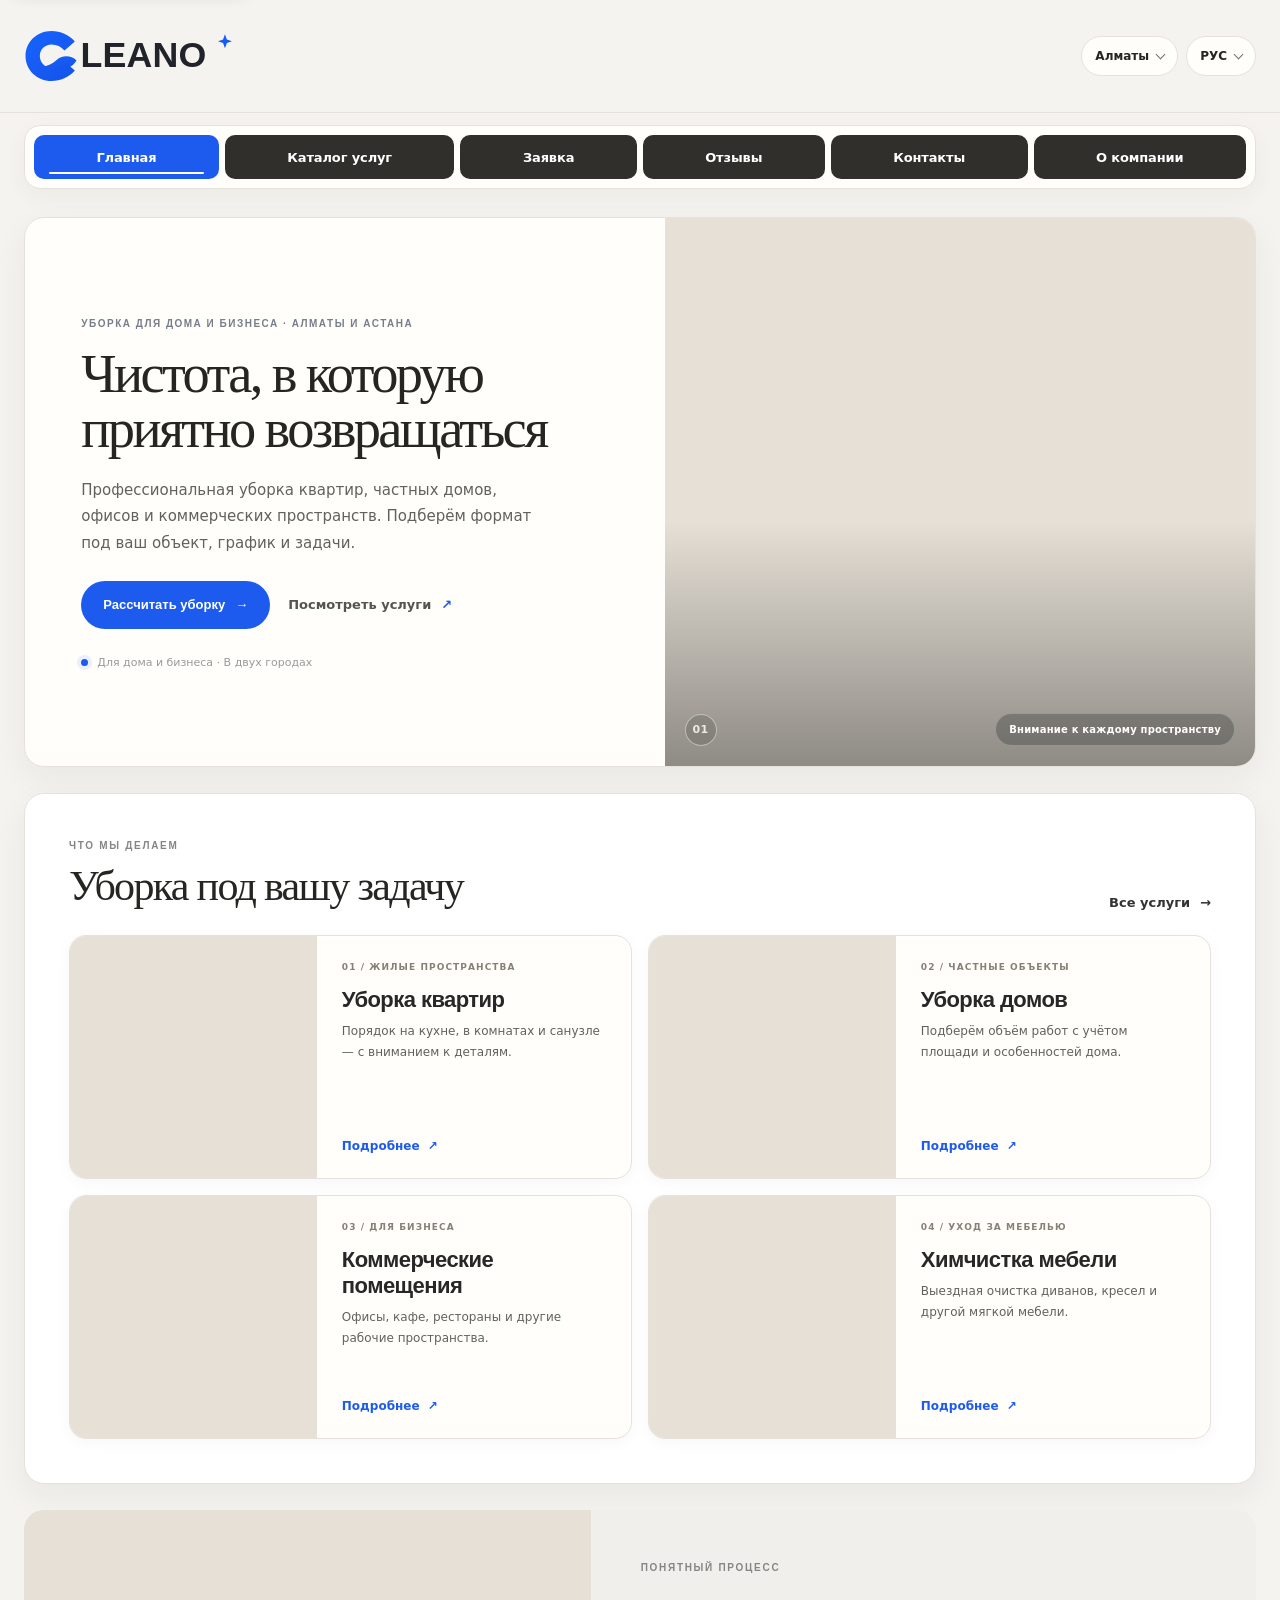
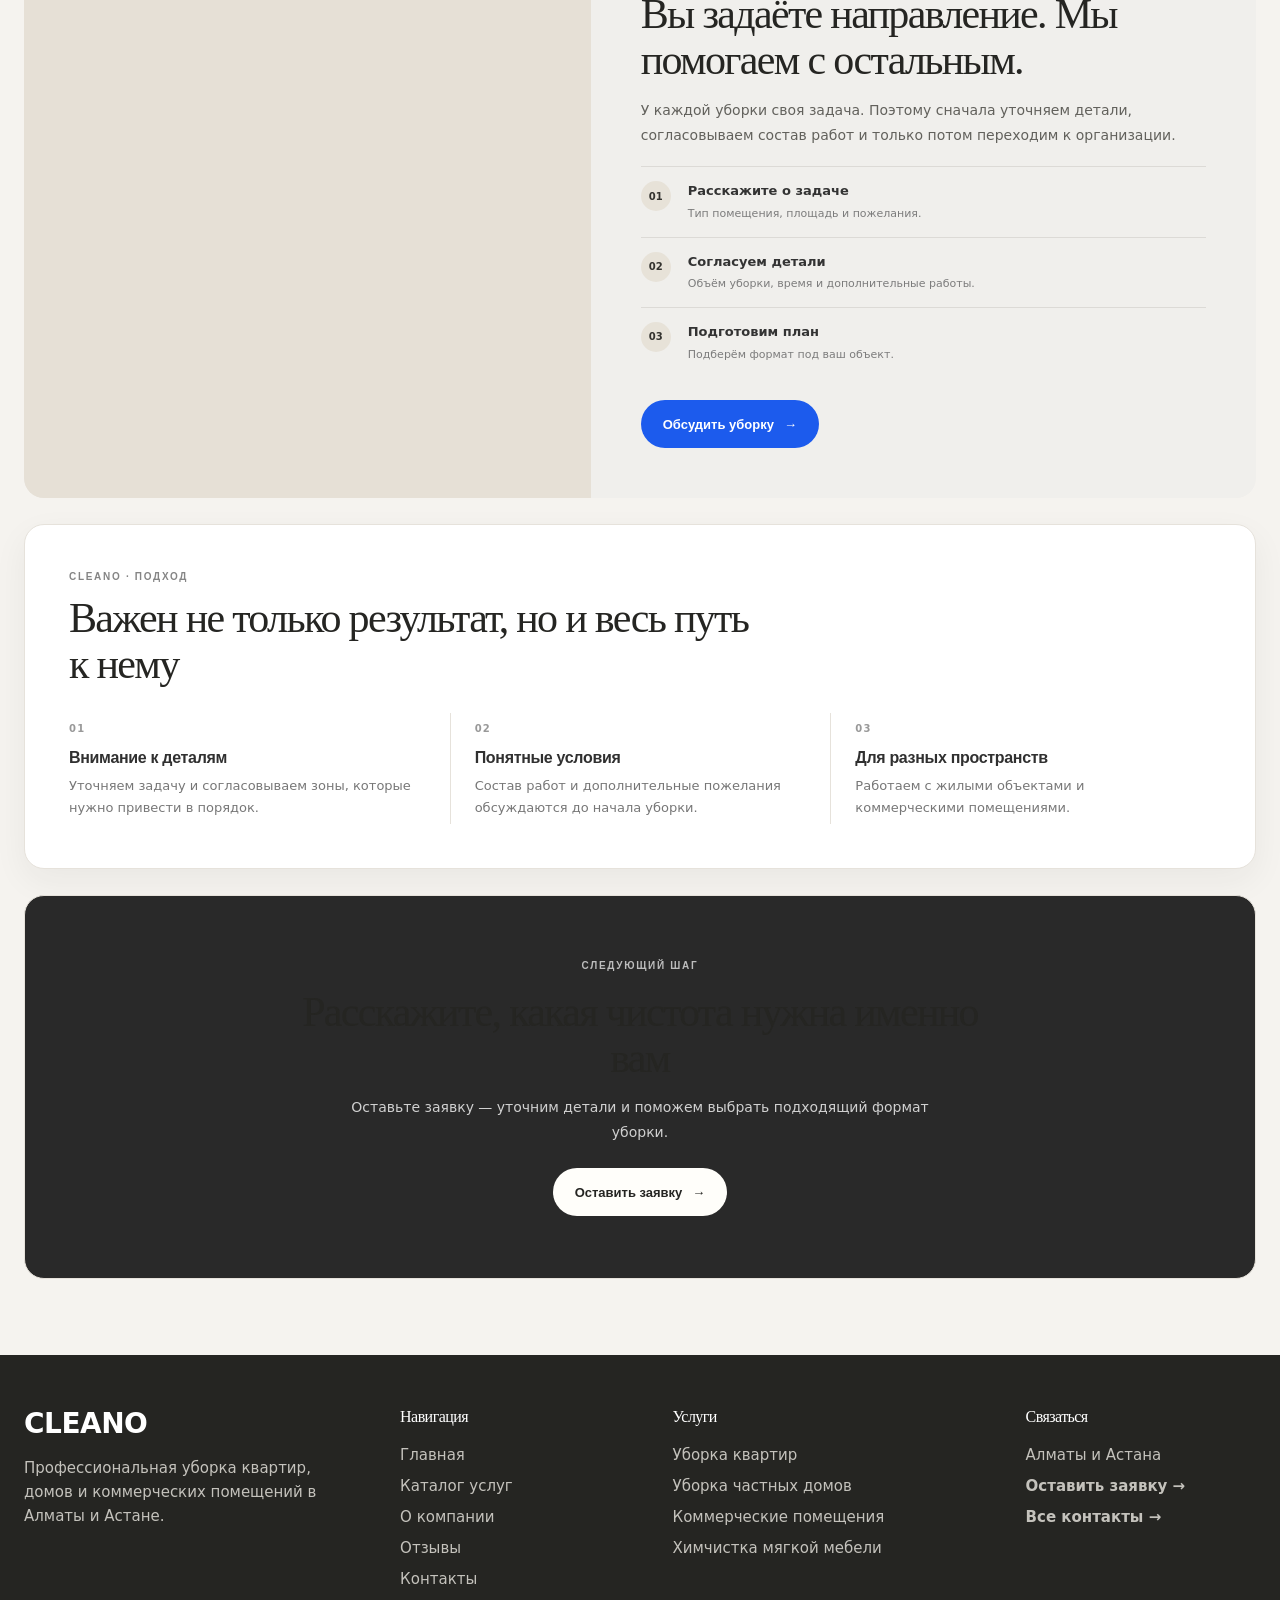
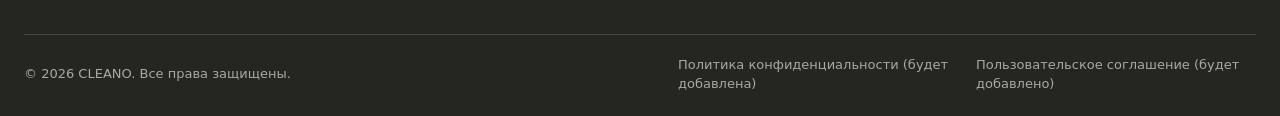
==== commit a94e13d9: "Add home link to primary navigation" ====
--- a/index.html
+++ b/index.html
@@ -34,6 +34,7 @@
     </div>
   </header>
   <nav class="navigation" aria-label="Основная навигация">
+    <a href="index.html">Главная</a>
     <a href="services.html">Каталог услуг</a>
     <a href="request.html">Заявка</a>
     <a href="reviews.html">Отзывы</a>
